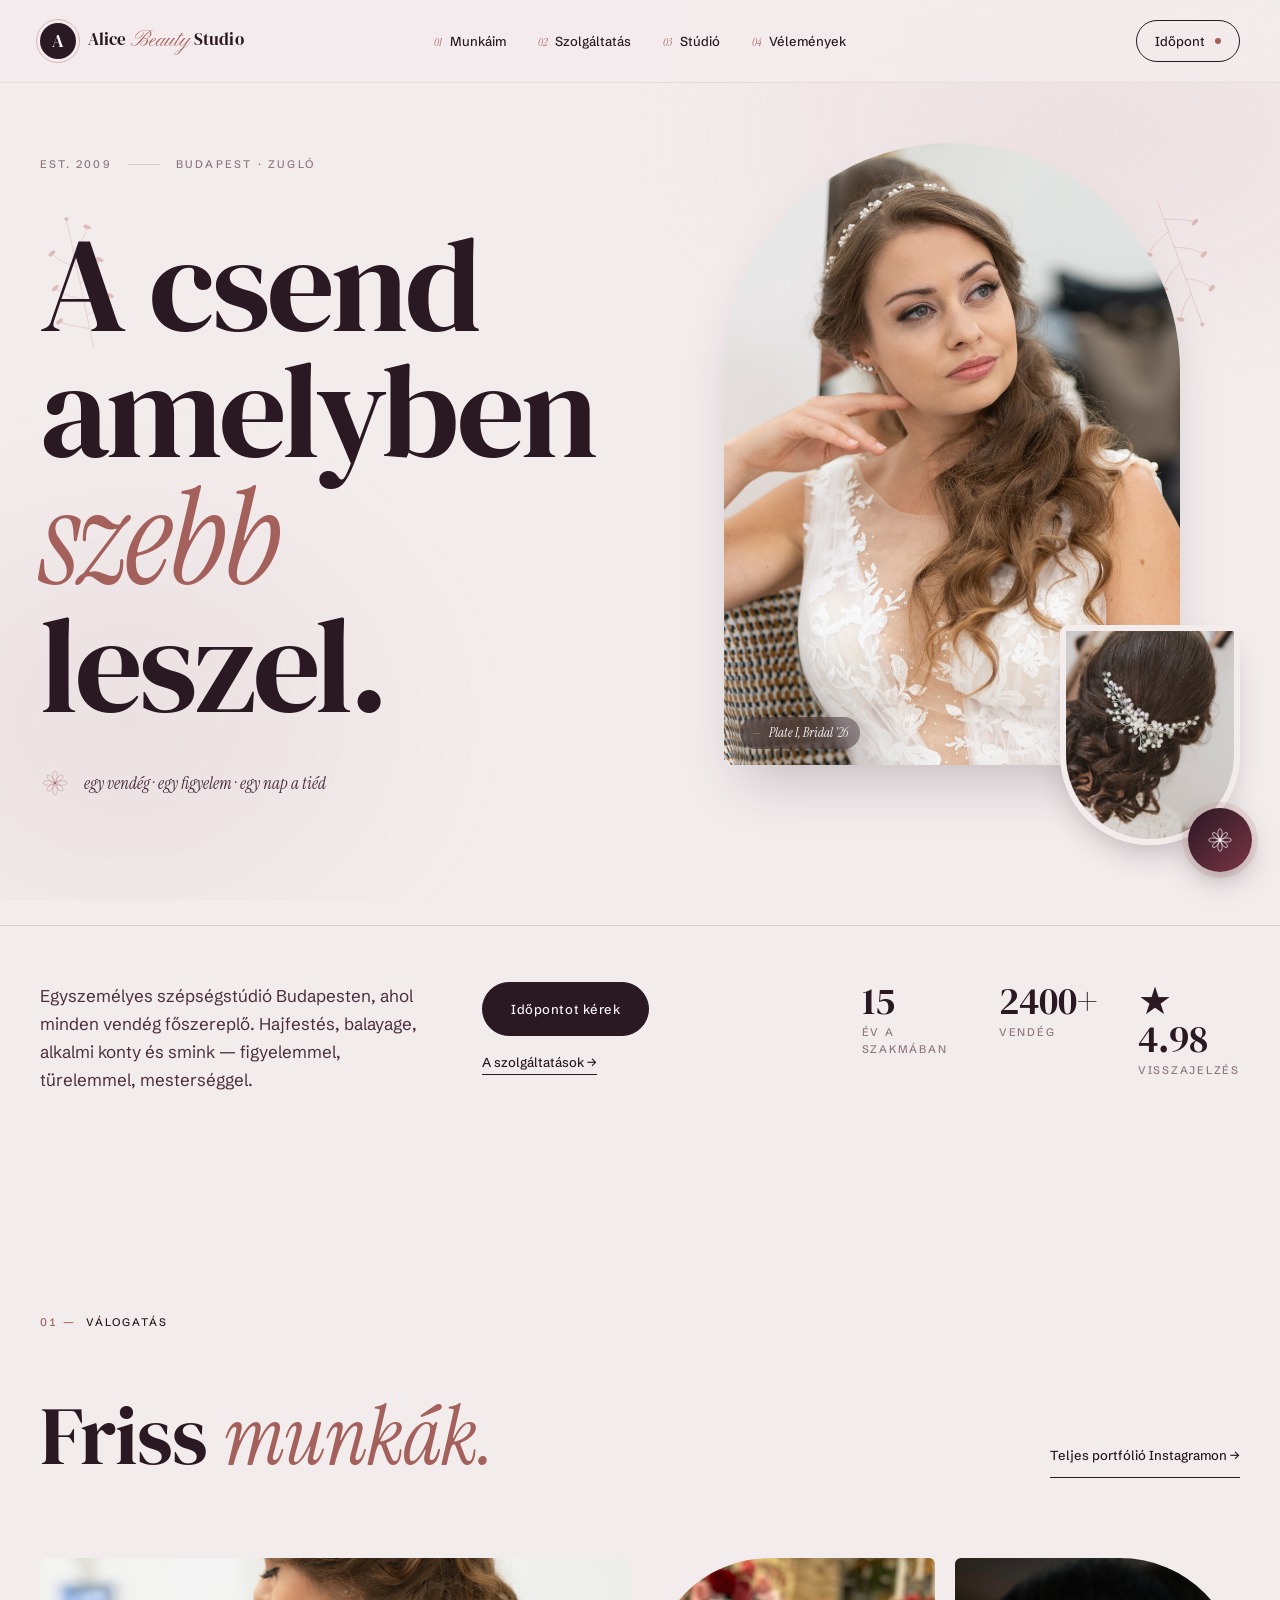
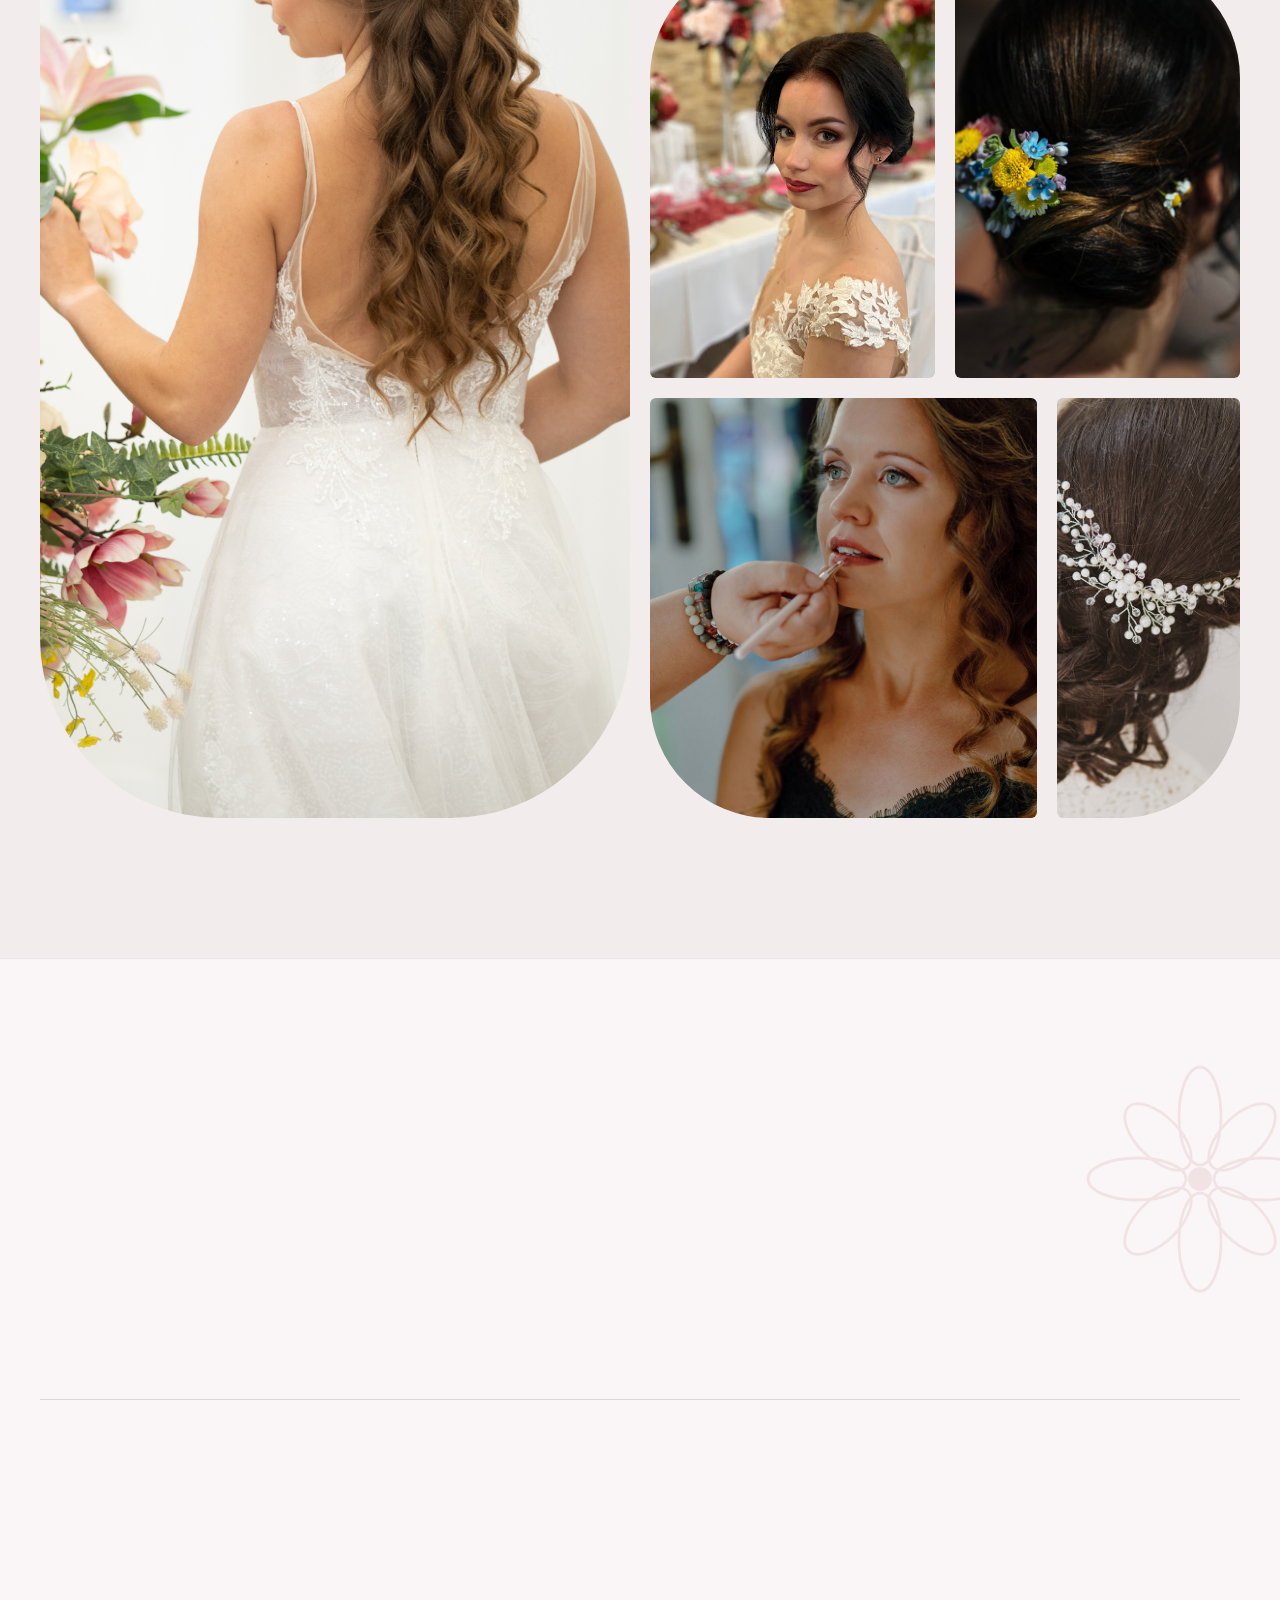
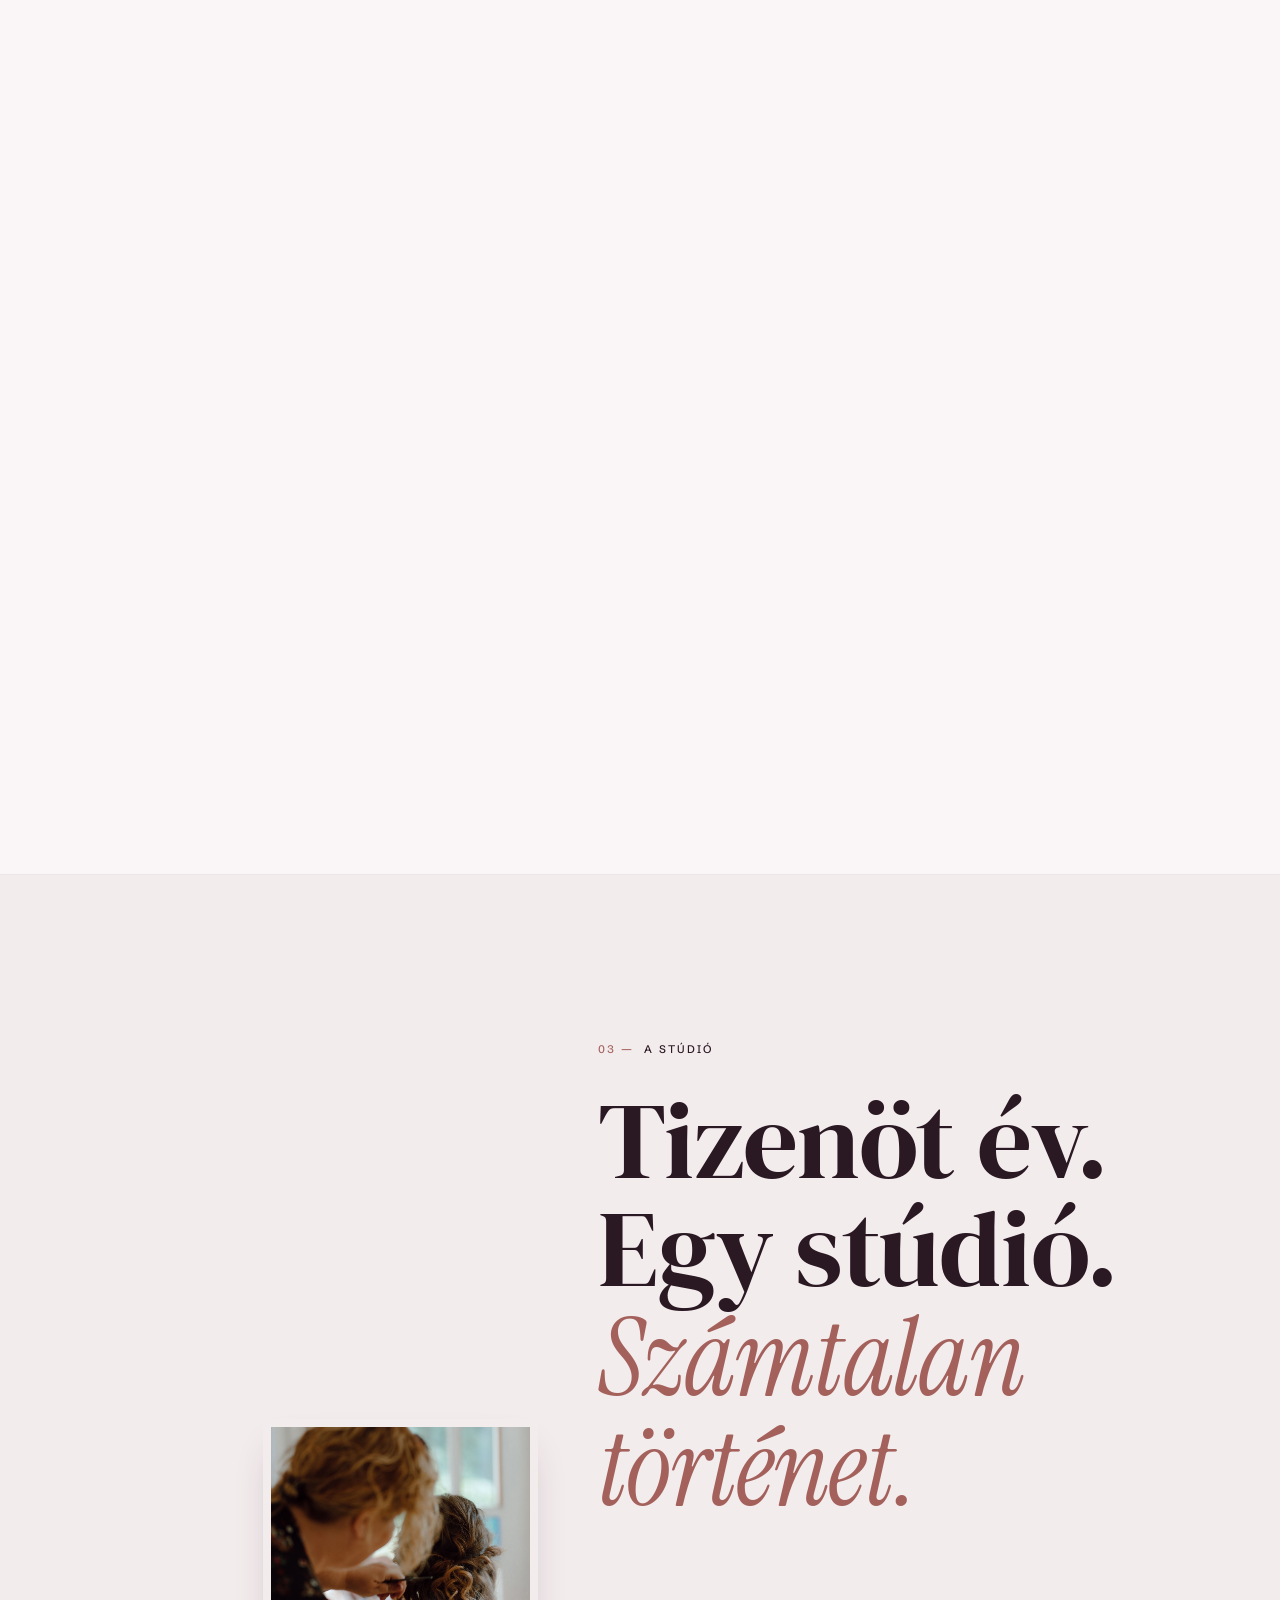
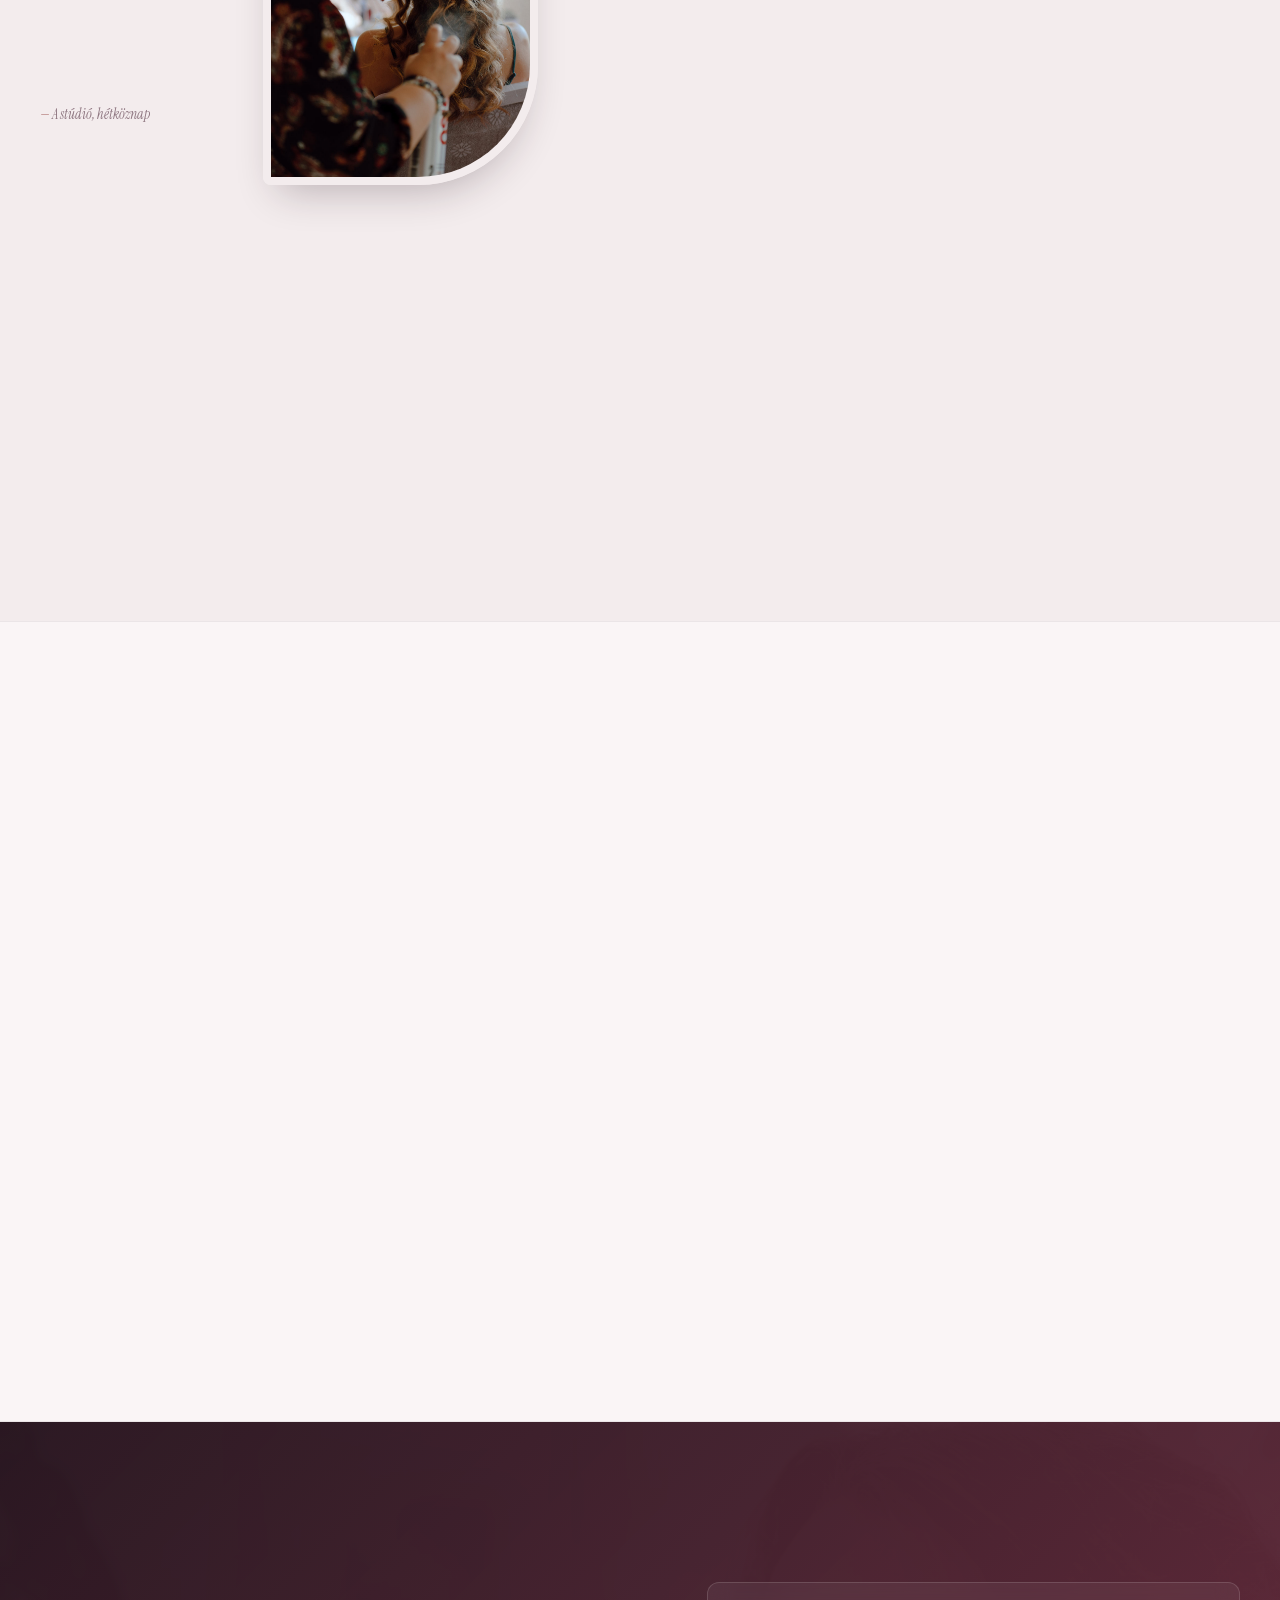
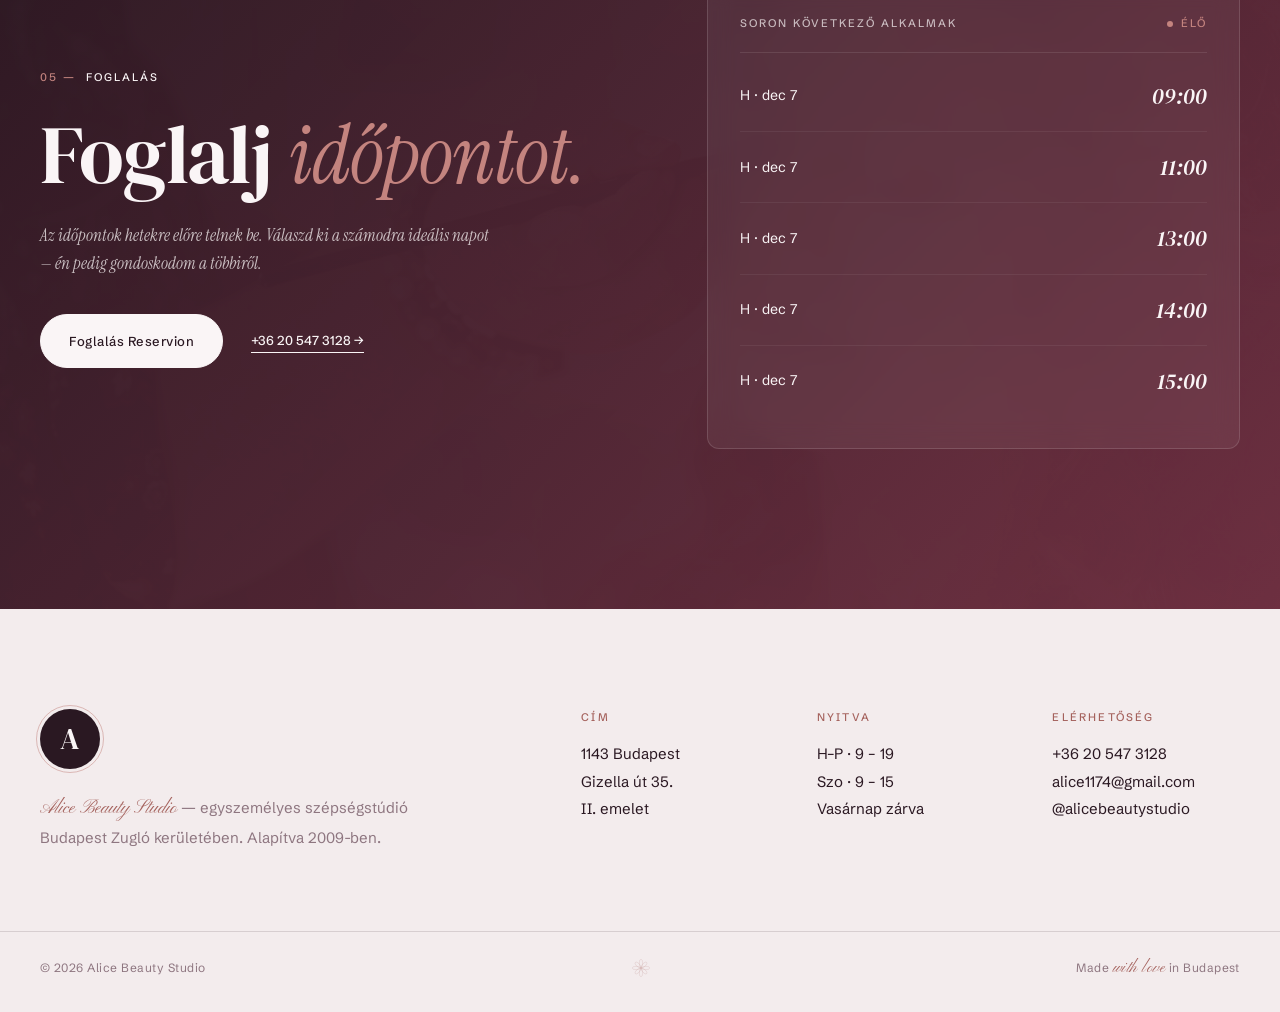
==== index.html @ 65e86190 "Add real booking backend (Apps Script + admin UI) - apps-script/Code.gs: doGet/doPost API, slot/book" ====
<!DOCTYPE html>
<html lang="hu">
<head>
  <meta charset="UTF-8" />
  <meta name="viewport" content="width=device-width, initial-scale=1.0" />
  <title>Alice Beauty Studio — Budapest</title>
  <meta name="description" content="Mesterfodrászat és alkalmi szépség Zugló szívében. Egy vendég, egy figyelem." />
  <link rel="preconnect" href="https://fonts.googleapis.com">
  <link rel="preconnect" href="https://fonts.gstatic.com" crossorigin>
  <link href="https://fonts.googleapis.com/css2?family=DM+Serif+Display:ital@0;1&family=Instrument+Serif:ital@0;1&family=Pinyon+Script&family=Schibsted+Grotesk:wght@400;500;600&display=swap" rel="stylesheet">
  <link rel="stylesheet" href="styles.css" />
</head>
<body>

  <!-- Decorative botanical accents (SVG) -->
  <svg style="display:none">
    <defs>
      <symbol id="sprig" viewBox="0 0 120 200">
        <g fill="none" stroke="currentColor" stroke-width="0.8" stroke-linecap="round">
          <path d="M60 200 C 60 150, 60 100, 60 0"/>
          <path d="M60 170 C 40 162, 28 158, 18 150"/>
          <path d="M60 150 C 78 144, 90 138, 100 128"/>
          <path d="M60 125 C 42 118, 32 112, 22 100"/>
          <path d="M60 100 C 78 92, 88 84, 96 72"/>
          <path d="M60 75 C 45 68, 36 60, 28 48"/>
          <path d="M60 50 C 74 42, 82 32, 88 20"/>
        </g>
        <g fill="currentColor">
          <ellipse cx="18" cy="150" rx="6" ry="3" transform="rotate(-30 18 150)"/>
          <ellipse cx="100" cy="128" rx="6" ry="3" transform="rotate(30 100 128)"/>
          <ellipse cx="22" cy="100" rx="6" ry="3" transform="rotate(-30 22 100)"/>
          <ellipse cx="96" cy="72" rx="6" ry="3" transform="rotate(30 96 72)"/>
          <ellipse cx="28" cy="48" rx="6" ry="3" transform="rotate(-30 28 48)"/>
          <ellipse cx="88" cy="20" rx="6" ry="3" transform="rotate(30 88 20)"/>
          <circle cx="60" cy="2" r="3"/>
        </g>
      </symbol>
      <symbol id="bloom" viewBox="0 0 80 80">
        <g fill="none" stroke="currentColor" stroke-width="0.8">
          <circle cx="40" cy="40" r="3" fill="currentColor"/>
          <ellipse cx="40" cy="22" rx="6" ry="14"/>
          <ellipse cx="40" cy="58" rx="6" ry="14"/>
          <ellipse cx="22" cy="40" rx="14" ry="6"/>
          <ellipse cx="58" cy="40" rx="14" ry="6"/>
          <ellipse cx="28" cy="28" rx="6" ry="12" transform="rotate(-45 28 28)"/>
          <ellipse cx="52" cy="28" rx="6" ry="12" transform="rotate(45 52 28)"/>
          <ellipse cx="28" cy="52" rx="6" ry="12" transform="rotate(45 28 52)"/>
          <ellipse cx="52" cy="52" rx="6" ry="12" transform="rotate(-45 52 52)"/>
        </g>
      </symbol>
    </defs>
  </svg>

  <!-- NAV -->
  <header class="nav" id="nav">
    <div class="nav__inner">
      <a href="#top" class="logo">
        <span class="logo__mark">A</span>
        <span class="logo__name">Alice <em>Beauty</em> Studio</span>
      </a>
      <nav class="nav__menu" aria-label="Navigation">
        <a href="#work"><span class="idx">01</span>Munkáim</a>
        <a href="#services"><span class="idx">02</span>Szolgáltatás</a>
        <a href="#studio"><span class="idx">03</span>Stúdió</a>
        <a href="#words"><span class="idx">04</span>Vélemények</a>
      </nav>
      <a href="#book" class="nav__cta">
        Időpont
        <span class="dot" aria-hidden="true"></span>
      </a>
    </div>
  </header>

  <!-- HERO -->
  <section class="hero" id="top">
    <svg class="hero__sprig hero__sprig--l" aria-hidden="true"><use href="#sprig"/></svg>
    <svg class="hero__sprig hero__sprig--r" aria-hidden="true"><use href="#sprig"/></svg>

    <div class="hero__grid">
      <div class="hero__col-left">
        <div class="hero__meta">
          <span>Est. 2009</span>
          <span class="hr"></span>
          <span>Budapest · Zugló</span>
        </div>
        <h1 class="hero__title">
          <span class="line">A csend</span>
          <span class="line">amelyben <em>szebb</em></span>
          <span class="line">leszel.</span>
        </h1>
        <div class="hero__sig">
          <svg viewBox="0 0 60 60" aria-hidden="true"><use href="#bloom"/></svg>
          <span>egy vendég · egy figyelem · egy nap a tiéd</span>
        </div>
      </div>
      <div class="hero__col-right">
        <figure class="hero__image">
          <img src="img/p7.jpg" alt="Menyasszonyi smink és haj" loading="eager"/>
          <figcaption><em>—</em> Plate I, Bridal '26</figcaption>
        </figure>
        <figure class="hero__image-small">
          <img src="img/p11.jpg" alt="Menyasszonyi hajdísz, gyöngyökkel" loading="lazy"/>
        </figure>
      </div>
    </div>

    <div class="hero__foot">
      <p class="hero__lead">
        Egyszemélyes szépségstúdió Budapesten, ahol minden vendég
        főszereplő. Hajfestés, balayage, alkalmi konty és smink —
        figyelemmel, türelemmel, mesterséggel.
      </p>
      <div class="hero__cta">
        <a href="#book" class="btn">Időpontot kérek</a>
        <a href="#services" class="link">A szolgáltatások →</a>
      </div>
      <div class="hero__stats">
        <div class="stat">
          <span class="stat__num">15</span>
          <span class="stat__label">év a szakmában</span>
        </div>
        <div class="stat">
          <span class="stat__num">2400+</span>
          <span class="stat__label">vendég</span>
        </div>
        <div class="stat">
          <span class="stat__num">★ 4.98</span>
          <span class="stat__label">visszajelzés</span>
        </div>
      </div>
    </div>
  </section>

  <!-- WORK -->
  <section class="work" id="work">
    <div class="container">
      <header class="head">
        <span class="kicker"><span class="kicker__num">01 —</span> Válogatás</span>
        <h2 class="display">Friss <em>munkák.</em></h2>
        <a href="#" class="link link--right">Teljes portfólió Instagramon →</a>
      </header>

      <div class="work__grid">
        <figure class="work__item work__item--1">
          <img src="img/p6.jpg" alt="Menyasszony virágokkal, hátulnézet"/>
          <figcaption><span class="num">/01</span> Bridal · printemps '26</figcaption>
        </figure>
        <figure class="work__item work__item--2">
          <img src="img/p2.jpg" alt="Menyasszonyi portré, mély rúzzsal"/>
          <figcaption><span class="num">/02</span> Soft glam · maquillage</figcaption>
        </figure>
        <figure class="work__item work__item--3">
          <img src="img/p1.jpg" alt="Konty virágokkal a hajban"/>
          <figcaption><span class="num">/03</span> Editorial · floral</figcaption>
        </figure>
        <figure class="work__item work__item--4">
          <img src="img/p4.jpg" alt="Rúzs festés folyamatban"/>
          <figcaption><span class="num">/04</span> A munka közben</figcaption>
        </figure>
        <figure class="work__item work__item--5">
          <img src="img/p11.jpg" alt="Gyöngyös hajdísz, konty"/>
          <figcaption><span class="num">/05</span> Pearl details</figcaption>
        </figure>
      </div>
    </div>
  </section>

  <!-- SERVICES -->
  <section class="services" id="services">
    <svg class="services__bloom" aria-hidden="true"><use href="#bloom"/></svg>
    <div class="container">
      <header class="head head--split">
        <div>
          <span class="kicker"><span class="kicker__num">02 —</span> Szolgáltatások</span>
          <h2 class="display">Hat szertartás, <br/><em>egy stúdió.</em></h2>
        </div>
        <p class="head__note">
          Minden szolgáltatás konzultációval indul. <br/>Mert ami másnak
          divat, az neked személyes.
        </p>
      </header>

      <ul class="list">
        <li class="row">
          <span class="row__idx">01</span>
          <div class="row__main">
            <h3>Hajfestés &amp; balayage</h3>
            <p>Bőrtónushoz illesztett, természetes átmenetek és divatos színek prémium festékekkel.</p>
          </div>
          <span class="row__time">90 – 180 min</span>
          <span class="row__price">26 000 Ft<em>~tól</em></span>
        </li>
        <li class="row row--feat">
          <span class="row__idx">02</span>
          <div class="row__main">
            <h3>Alkalmi konty &amp; smink</h3>
            <p>Esküvő, ballagás, fotózás. Teljes look egy kézből — próbafestéssel és kipróbálással.</p>
            <span class="row__tag">✿ Legkeresettebb</span>
          </div>
          <span class="row__time">60 – 120 min</span>
          <span class="row__price">22 000 Ft<em>~tól</em></span>
        </li>
        <li class="row">
          <span class="row__idx">03</span>
          <div class="row__main">
            <h3>Keratinos kezelés</h3>
            <p>Selymes, fényes, könnyen kezelhető haj — hetekre szóló simaság, töredezés nélkül.</p>
          </div>
          <span class="row__time">120 min</span>
          <span class="row__price">32 000 Ft<em>~tól</em></span>
        </li>
        <li class="row">
          <span class="row__idx">04</span>
          <div class="row__main">
            <h3>Hajvágás &amp; formázás</h3>
            <p>Arcformához igazított vonalvezetés. Ollóval — nem gépezettel.</p>
          </div>
          <span class="row__time">45 – 60 min</span>
          <span class="row__price">9 000 Ft<em>~tól</em></span>
        </li>
        <li class="row">
          <span class="row__idx">05</span>
          <div class="row__main">
            <h3>Klasszikus konty</h3>
            <p>Esküvőhöz, alkalomhoz, hosszú estéhez. Tartós, kényelmes, fotózásálló.</p>
          </div>
          <span class="row__time">75 min</span>
          <span class="row__price">18 000 Ft<em>~tól</em></span>
        </li>
        <li class="row">
          <span class="row__idx">06</span>
          <div class="row__main">
            <h3>Konzultáció</h3>
            <p>30 perces beszélgetés — szín, forma, alkalom. Mielőtt bármit elköteleznél.</p>
          </div>
          <span class="row__time">30 min</span>
          <span class="row__price">díjmentes</span>
        </li>
      </ul>
    </div>
  </section>

  <!-- STUDIO / ABOUT -->
  <section class="studio" id="studio">
    <div class="container studio__grid">
      <aside class="studio__left">
        <figure class="studio__photo">
          <img src="img/hero.jpg" alt="Alice munka közben"/>
          <span class="studio__badge">
            <svg viewBox="0 0 60 60" aria-hidden="true"><use href="#bloom"/></svg>
            <span>Alice</span>
          </span>
        </figure>
        <figure class="studio__photo-sm">
          <img src="img/p9.jpg" alt="Hajformázás közben"/>
        </figure>
        <span class="studio__caption"><em>—</em> A stúdió, hétköznap</span>
      </aside>
      <div class="studio__right">
        <span class="kicker"><span class="kicker__num">03 —</span> A stúdió</span>
        <h2 class="display display--xl">
          Tizenöt év.<br/>
          Egy stúdió.<br/>
          <em>Számtalan történet.</em>
        </h2>
        <div class="studio__body">
          <p>
            Alice vagyok — mesterfodrász, smink-szakértő, és egy kicsit
            megszállott pszichológus is, amikor a vendégeim
            nálam vannak. A stúdióm Zugló nyugodt szegletében húzódik, ahol
            egyszerre csak egy emberrel foglalkozom.
          </p>
          <p>
            Nálam nem rohanunk, nem zsúfolódik a tér, nem alkudozunk a
            minőségből. Több mint kétezer menyasszonyt kísértem már el
            az esküvőjére, dolgoztam a <em>Queen</em> és az <em>Esküvő
            Classic</em> magazinok fotózásain, és Subrina Professional
            ambassador-ként segítek új technikákat formálni.
          </p>
        </div>
        <dl class="studio__facts">
          <div><dt>Mestervizsga</dt><dd>2009</dd></div>
          <div><dt>Subrina ambassador</dt><dd>óta · 2014</dd></div>
          <div><dt>Magazin közreműködő</dt><dd>Queen, Esküvő Classic</dd></div>
          <div><dt>Egy alkalom</dt><dd>egy vendég, mindig</dd></div>
        </dl>
      </div>
    </div>
  </section>

  <!-- WORDS / TESTIMONIALS -->
  <section class="words" id="words">
    <div class="container">
      <header class="head head--center">
        <span class="kicker"><span class="kicker__num">04 —</span> Vendégeim mondták</span>
        <h2 class="display">A tükör előtti <em>pillanatok.</em></h2>
      </header>

      <div class="words__grid">
        <figure class="quote">
          <span class="quote__bloom"><svg viewBox="0 0 80 80"><use href="#bloom"/></svg></span>
          <p>Az esküvőm reggelén Alice nem csak a hajamat varázsolta el — a hangulatomat is. Soha nem éreztem magam ennyire önmagamnak.</p>
          <figcaption>Eszter K. <span>— menyasszony, 2025</span></figcaption>
        </figure>
        <figure class="quote">
          <span class="quote__bloom"><svg viewBox="0 0 80 80"><use href="#bloom"/></svg></span>
          <p>Három különböző fodrásznál próbáltam a balayage-ot. Csak nála találtam azt a természetes árnyalatot, amit kerestem.</p>
          <figcaption>Réka V. <span>— állandó vendég</span></figcaption>
        </figure>
        <figure class="quote">
          <span class="quote__bloom"><svg viewBox="0 0 80 80"><use href="#bloom"/></svg></span>
          <p>A keratinos kezelés után három hónapig nem hittem el, hogy az én hajam. Egyszerűen mesteri munka — és a stúdió is gyönyörű.</p>
          <figcaption>Anna M. <span>— 2026 január</span></figcaption>
        </figure>
      </div>
    </div>
  </section>

  <!-- BOOK -->
  <section class="book" id="book">
    <div class="book__photo" aria-hidden="true">
      <img src="img/p3.jpg" alt=""/>
    </div>
    <div class="container book__inner">
      <div class="book__left">
        <span class="kicker kicker--light"><span class="kicker__num">05 —</span> Foglalás</span>
        <h2 class="display display--light">
          Foglalj <em>időpontot.</em>
        </h2>
        <p>
          Az időpontok hetekre előre telnek be. Válaszd ki a számodra
          ideális napot — én pedig gondoskodom a többiről.
        </p>
        <div class="book__cta">
          <a href="#book" class="btn btn--light">Foglalás Reservion</a>
          <a href="tel:+36205473128" class="link link--light">+36 20 547 3128 →</a>
        </div>
      </div>

      <div class="book__right">
        <div class="slots">
          <div class="slots__head">
            <span>Soron következő alkalmak</span>
            <span class="live"><i></i> élő</span>
          </div>
          <ul>
            <li><span>Cs · máj 21</span><b>10:00</b></li>
            <li class="taken"><span>P · máj 22</span><b>foglalt</b></li>
            <li><span>Szo · máj 23</span><b>14:30</b></li>
            <li><span>H · máj 25</span><b>09:00</b></li>
            <li><span>K · máj 26</span><b>13:00</b></li>
          </ul>
        </div>
      </div>
    </div>
  </section>

  <!-- FOOTER -->
  <footer class="foot">
    <div class="container foot__inner">
      <div class="foot__brand">
        <span class="logo__mark logo__mark--lg">A</span>
        <p><em>Alice Beauty Studio</em> — egyszemélyes szépségstúdió Budapest Zugló kerületében. Alapítva 2009-ben.</p>
      </div>
      <div class="foot__cols">
        <div>
          <span class="foot__label">Cím</span>
          <p>1143 Budapest<br/>Gizella út 35.<br/>II. emelet</p>
        </div>
        <div>
          <span class="foot__label">Nyitva</span>
          <p>H–P · 9 – 19<br/>Szo · 9 – 15<br/>Vasárnap zárva</p>
        </div>
        <div>
          <span class="foot__label">Elérhetőség</span>
          <p>
            <a href="tel:+36205473128">+36 20 547 3128</a><br/>
            <a href="mailto:alice1174@gmail.com">alice1174@gmail.com</a><br/>
            <a href="#">@alicebeautystudio</a>
          </p>
        </div>
      </div>
    </div>
    <div class="foot__rule">
      <span>© 2026 Alice Beauty Studio</span>
      <svg viewBox="0 0 80 80" class="foot__bloom"><use href="#bloom"/></svg>
      <span>Made <em>with love</em> in Budapest</span>
    </div>
  </footer>

  <script src="script.js"></script>

  <!-- ============================================
       BOOKING MODAL — Demo appointment setter
       ============================================ -->
  <div class="bk-modal" id="bkModal" aria-hidden="true" role="dialog" aria-labelledby="bkTitle">
    <div class="bk-backdrop" data-bk-close></div>
    <div class="bk-dialog" role="document">
      <button class="bk-close" data-bk-close aria-label="Bezárás">
        <svg viewBox="0 0 24 24" fill="none" stroke="currentColor" stroke-width="1.5" stroke-linecap="round"><path d="M18 6L6 18M6 6l12 12"/></svg>
      </button>

      <header class="bk-head">
        <div class="bk-eyebrow">
          <svg viewBox="0 0 80 80" class="bk-bloom" aria-hidden="true"><use href="#bloom"/></svg>
          <span>Időpontfoglalás</span>
        </div>
        <h2 class="bk-title" id="bkTitle">Foglalj <em>időpontot.</em></h2>
        <div class="bk-progress">
          <div class="bk-step" data-step="1"><span>01</span><b>Szolgáltatás</b></div>
          <div class="bk-step" data-step="2"><span>02</span><b>Dátum</b></div>
          <div class="bk-step" data-step="3"><span>03</span><b>Időpont</b></div>
          <div class="bk-step" data-step="4"><span>04</span><b>Adatok</b></div>
        </div>
      </header>

      <div class="bk-body">
        <!-- STEP 1: SERVICE -->
        <section class="bk-pane" data-pane="1">
          <h3 class="bk-pane-title">Milyen szertartást szeretnél?</h3>
          <p class="bk-pane-sub">Válassz a szolgáltatások közül — később minden részleten finomíthatunk a konzultációnál.</p>
          <div class="bk-services">
            <button class="bk-svc" data-svc="hajfestes" data-time="90–180" data-price="26 000 Ft-tól">
              <span class="bk-svc-num">01</span>
              <span class="bk-svc-name">Hajfestés &amp; balayage</span>
              <span class="bk-svc-meta">90–180 min · 26 000 Ft-tól</span>
            </button>
            <button class="bk-svc bk-svc--feat" data-svc="alkalmi" data-time="60–120" data-price="22 000 Ft-tól">
              <span class="bk-svc-tag">✿ Legkeresettebb</span>
              <span class="bk-svc-num">02</span>
              <span class="bk-svc-name">Alkalmi konty &amp; smink</span>
              <span class="bk-svc-meta">60–120 min · 22 000 Ft-tól</span>
            </button>
            <button class="bk-svc" data-svc="keratin" data-time="120" data-price="32 000 Ft-tól">
              <span class="bk-svc-num">03</span>
              <span class="bk-svc-name">Keratinos kezelés</span>
              <span class="bk-svc-meta">120 min · 32 000 Ft-tól</span>
            </button>
            <button class="bk-svc" data-svc="vagas" data-time="45–60" data-price="9 000 Ft-tól">
              <span class="bk-svc-num">04</span>
              <span class="bk-svc-name">Hajvágás &amp; formázás</span>
              <span class="bk-svc-meta">45–60 min · 9 000 Ft-tól</span>
            </button>
            <button class="bk-svc" data-svc="konty" data-time="75" data-price="18 000 Ft-tól">
              <span class="bk-svc-num">05</span>
              <span class="bk-svc-name">Klasszikus konty</span>
              <span class="bk-svc-meta">75 min · 18 000 Ft-tól</span>
            </button>
            <button class="bk-svc" data-svc="konzultacio" data-time="30" data-price="díjmentes">
              <span class="bk-svc-num">06</span>
              <span class="bk-svc-name">Konzultáció</span>
              <span class="bk-svc-meta">30 min · díjmentes</span>
            </button>
          </div>
        </section>

        <!-- STEP 2: DATE -->
        <section class="bk-pane" data-pane="2">
          <h3 class="bk-pane-title">Mikor szeretnéd?</h3>
          <p class="bk-pane-sub">Válassz egy napot a naptárból — a foglalt napok halványítva jelennek meg.</p>

          <div class="bk-cal">
            <div class="bk-cal-head">
              <button class="bk-cal-nav" data-cal-prev aria-label="Előző hónap">
                <svg viewBox="0 0 24 24" fill="none" stroke="currentColor" stroke-width="1.5" stroke-linecap="round"><path d="M15 18l-6-6 6-6"/></svg>
              </button>
              <span class="bk-cal-month" id="bkCalMonth">Május 2026</span>
              <button class="bk-cal-nav" data-cal-next aria-label="Következő hónap">
                <svg viewBox="0 0 24 24" fill="none" stroke="currentColor" stroke-width="1.5" stroke-linecap="round"><path d="M9 18l6-6-6-6"/></svg>
              </button>
            </div>
            <div class="bk-cal-dows">
              <span>H</span><span>K</span><span>Sz</span><span>Cs</span><span>P</span><span>Szo</span><span>V</span>
            </div>
            <div class="bk-cal-grid" id="bkCalGrid"></div>
          </div>
        </section>

        <!-- STEP 3: TIME -->
        <section class="bk-pane" data-pane="3">
          <h3 class="bk-pane-title">Melyik időpont a legjobb?</h3>
          <p class="bk-pane-sub" id="bkTimeSub">Választott nap — válassz egy szabad idősávot.</p>
          <div class="bk-times" id="bkTimes"></div>
        </section>

        <!-- STEP 4: DETAILS -->
        <section class="bk-pane" data-pane="4">
          <h3 class="bk-pane-title">Egy utolsó lépés.</h3>
          <p class="bk-pane-sub">Az adataidat csak az időpont-egyeztetésre használjuk — semmi spam, ígérem.</p>
          <form class="bk-form" id="bkForm" novalidate>
            <label class="bk-field">
              <span>Név</span>
              <input type="text" name="name" required placeholder="Pl. Kovács Eszter" autocomplete="name"/>
            </label>
            <label class="bk-field">
              <span>Telefon</span>
              <input type="tel" name="phone" required placeholder="+36 20 ..." autocomplete="tel"/>
            </label>
            <label class="bk-field bk-field--full">
              <span>E-mail</span>
              <input type="email" name="email" required placeholder="te@example.com" autocomplete="email"/>
            </label>
            <label class="bk-field bk-field--full">
              <span>Megjegyzés <em>(opcionális)</em></span>
              <textarea name="note" rows="3" placeholder="Pl. esküvőhöz, hajhossz, allergia, kérés..."></textarea>
            </label>
          </form>
        </section>

        <!-- CONFIRMATION -->
        <section class="bk-pane bk-pane--confirm" data-pane="5">
          <div class="bk-confirm">
            <svg class="bk-check" viewBox="0 0 80 80" aria-hidden="true">
              <circle cx="40" cy="40" r="36" fill="none" stroke="currentColor" stroke-width="1.2" opacity="0.4"/>
              <circle cx="40" cy="40" r="28" fill="currentColor" opacity="0.08"/>
              <path d="M26 41 L 36 51 L 56 30" fill="none" stroke="currentColor" stroke-width="2.4" stroke-linecap="round" stroke-linejoin="round"/>
            </svg>
            <h3 class="bk-confirm-title"><em>Köszönöm,</em><br/>nálam vagy a könyvelésben.</h3>
            <p class="bk-confirm-sub" id="bkConfirmSub">Megerősítő e-mailt küldök 5 percen belül.</p>
            <dl class="bk-summary" id="bkSummary"></dl>
            <p class="bk-confirm-note">
              Ez egy <em>demo</em> foglalás — valós időpontfoglalásért hívd Alice-t <a href="tel:+36205473128">+36 20 547 3128</a>.
            </p>
          </div>
        </section>
      </div>

      <footer class="bk-foot">
        <button class="bk-btn bk-btn--ghost" id="bkBack" type="button">← Vissza</button>
        <div class="bk-foot-meta">
          <span id="bkMeta">Válassz szolgáltatást</span>
        </div>
        <button class="bk-btn bk-btn--primary" id="bkNext" type="button" disabled>Tovább →</button>
      </footer>
    </div>
  </div>

  <style>
    /* ============= BOOKING MODAL ============= */
    .bk-modal {
      position: fixed; inset: 0; z-index: 9998;
      display: flex; align-items: center; justify-content: center;
      padding: 24px;
      opacity: 0; pointer-events: none;
      transition: opacity 0.4s cubic-bezier(0.22, 0.61, 0.36, 1);
      font-family: 'Schibsted Grotesk', -apple-system, system-ui, sans-serif;
    }
    .bk-modal.open { opacity: 1; pointer-events: auto; }
    .bk-backdrop {
      position: absolute; inset: 0;
      background: rgba(42, 24, 34, 0.55);
      backdrop-filter: blur(12px) saturate(140%);
      -webkit-backdrop-filter: blur(12px) saturate(140%);
    }
    .bk-dialog {
      position: relative;
      width: 100%;
      max-width: 880px;
      max-height: calc(100vh - 48px);
      background: #faf5f6;
      border-radius: 24px;
      box-shadow: 0 40px 100px -20px rgba(42, 24, 34, 0.5);
      display: flex; flex-direction: column;
      overflow: hidden;
      transform: translateY(30px) scale(0.97);
      transition: transform 0.5s cubic-bezier(0.16, 1, 0.3, 1);
    }
    .bk-modal.open .bk-dialog { transform: translateY(0) scale(1); }

    .bk-close {
      position: absolute; top: 20px; right: 20px; z-index: 5;
      width: 38px; height: 38px;
      background: rgba(42, 24, 34, 0.06);
      border: 1px solid transparent;
      border-radius: 50%;
      cursor: pointer;
      display: grid; place-items: center;
      color: #2a1822;
      transition: all 0.3s cubic-bezier(0.22, 0.61, 0.36, 1);
    }
    .bk-close svg { width: 16px; height: 16px; }
    .bk-close:hover { background: #2a1822; color: #faf5f6; transform: rotate(90deg); }

    .bk-head {
      padding: 36px 56px 24px;
      border-bottom: 1px solid rgba(42, 24, 34, 0.08);
      background: linear-gradient(180deg, #faf5f6 0%, #f3eced 100%);
    }
    .bk-eyebrow {
      display: inline-flex; align-items: center; gap: 10px;
      font-size: 11px; font-weight: 500;
      letter-spacing: 0.22em; text-transform: uppercase;
      color: #a4615c;
      margin-bottom: 12px;
    }
    .bk-bloom { width: 18px; height: 18px; color: #a4615c; }
    .bk-title {
      font-family: 'DM Serif Display', serif;
      font-weight: 400;
      font-size: clamp(28px, 3.6vw, 44px);
      line-height: 1.05;
      letter-spacing: -0.012em;
      color: #2a1822;
      margin: 0 0 24px;
    }
    .bk-title em {
      font-family: 'Instrument Serif', serif;
      font-style: italic;
      color: #a4615c;
    }
    .bk-progress {
      display: flex;
      gap: 0;
      position: relative;
    }
    .bk-progress::before {
      content: '';
      position: absolute;
      top: 14px; left: 0; right: 0;
      height: 1px;
      background: rgba(42, 24, 34, 0.12);
    }
    .bk-step {
      flex: 1;
      display: flex; flex-direction: column;
      align-items: center;
      gap: 6px;
      position: relative;
      z-index: 1;
    }
    .bk-step span {
      width: 28px; height: 28px;
      border-radius: 50%;
      background: #faf5f6;
      border: 1px solid rgba(42, 24, 34, 0.18);
      display: grid; place-items: center;
      font-family: 'Instrument Serif', serif;
      font-style: italic;
      font-size: 12px;
      color: #8e7680;
      transition: all 0.4s cubic-bezier(0.22, 0.61, 0.36, 1);
    }
    .bk-step b {
      font-weight: 500;
      font-size: 11px;
      letter-spacing: 0.14em;
      text-transform: uppercase;
      color: #8e7680;
      transition: color 0.3s;
    }
    .bk-step.is-active span {
      background: #2a1822;
      border-color: #2a1822;
      color: #faf5f6;
      transform: scale(1.1);
    }
    .bk-step.is-active b { color: #2a1822; }
    .bk-step.is-done span {
      background: #a4615c;
      border-color: #a4615c;
      color: #faf5f6;
    }
    .bk-step.is-done b { color: #a4615c; }

    .bk-body {
      flex: 1;
      overflow-y: auto;
      padding: 40px 56px;
      position: relative;
    }
    .bk-body::-webkit-scrollbar { width: 5px; }
    .bk-body::-webkit-scrollbar-thumb { background: rgba(42, 24, 34, 0.15); border-radius: 4px; }

    .bk-pane { display: none; animation: bkFade 0.5s cubic-bezier(0.16, 1, 0.3, 1); }
    .bk-pane.is-active { display: block; }
    @keyframes bkFade {
      from { opacity: 0; transform: translateY(12px); }
      to { opacity: 1; transform: translateY(0); }
    }

    .bk-pane-title {
      font-family: 'DM Serif Display', serif;
      font-weight: 400;
      font-size: 24px;
      line-height: 1.2;
      color: #2a1822;
      margin: 0 0 8px;
    }
    .bk-pane-sub {
      font-family: 'Instrument Serif', serif;
      font-style: italic;
      font-size: 16px;
      color: #8e7680;
      margin: 0 0 28px;
      line-height: 1.5;
    }

    /* SERVICES grid */
    .bk-services {
      display: grid;
      grid-template-columns: repeat(2, 1fr);
      gap: 12px;
    }
    .bk-svc {
      text-align: left;
      padding: 20px 22px;
      background: #faf5f6;
      border: 1px solid rgba(42, 24, 34, 0.12);
      border-radius: 12px;
      cursor: pointer;
      transition: all 0.3s cubic-bezier(0.22, 0.61, 0.36, 1);
      display: flex; flex-direction: column; gap: 8px;
      font-family: inherit;
      position: relative;
      overflow: hidden;
    }
    .bk-svc:hover {
      border-color: #a4615c;
      transform: translateY(-2px);
      box-shadow: 0 12px 30px -16px rgba(164, 97, 92, 0.4);
    }
    .bk-svc.is-selected {
      background: #2a1822;
      border-color: #2a1822;
    }
    .bk-svc.is-selected .bk-svc-num { color: #c4847f; }
    .bk-svc.is-selected .bk-svc-name { color: #faf5f6; }
    .bk-svc.is-selected .bk-svc-meta { color: rgba(250, 245, 246, 0.6); }
    .bk-svc-num {
      font-family: 'Instrument Serif', serif;
      font-style: italic;
      font-size: 13px;
      color: #a4615c;
      letter-spacing: 0.05em;
    }
    .bk-svc-name {
      font-family: 'DM Serif Display', serif;
      font-size: 19px;
      color: #2a1822;
      line-height: 1.15;
    }
    .bk-svc-meta {
      font-size: 12px;
      color: #8e7680;
      letter-spacing: 0.04em;
    }
    .bk-svc-tag {
      position: absolute;
      top: 14px; right: 14px;
      font-size: 9px;
      letter-spacing: 0.18em;
      text-transform: uppercase;
      color: #a4615c;
      background: rgba(196, 132, 127, 0.14);
      padding: 3px 10px;
      border-radius: 100px;
      font-weight: 500;
    }
    .bk-svc--feat { border-color: rgba(164, 97, 92, 0.35); }

    /* CALENDAR */
    .bk-cal {
      background: #faf5f6;
      border: 1px solid rgba(42, 24, 34, 0.08);
      border-radius: 12px;
      padding: 20px;
    }
    .bk-cal-head {
      display: flex; align-items: center; justify-content: space-between;
      margin-bottom: 16px;
    }
    .bk-cal-nav {
      width: 32px; height: 32px;
      background: transparent;
      border: 1px solid rgba(42, 24, 34, 0.14);
      border-radius: 50%;
      cursor: pointer;
      display: grid; place-items: center;
      color: #2a1822;
      transition: all 0.3s;
    }
    .bk-cal-nav svg { width: 14px; height: 14px; }
    .bk-cal-nav:hover { background: #2a1822; color: #faf5f6; border-color: #2a1822; }
    .bk-cal-month {
      font-family: 'DM Serif Display', serif;
      font-size: 20px;
      color: #2a1822;
    }
    .bk-cal-dows {
      display: grid; grid-template-columns: repeat(7, 1fr);
      gap: 4px;
      margin-bottom: 8px;
    }
    .bk-cal-dows span {
      text-align: center;
      font-size: 10px;
      font-weight: 500;
      letter-spacing: 0.16em;
      text-transform: uppercase;
      color: #8e7680;
      padding: 8px 0;
    }
    .bk-cal-grid {
      display: grid; grid-template-columns: repeat(7, 1fr);
      gap: 4px;
    }
    .bk-day {
      aspect-ratio: 1;
      display: grid; place-items: center;
      border-radius: 50%;
      font-size: 13px;
      font-weight: 500;
      color: #2a1822;
      background: transparent;
      border: 1px solid transparent;
      cursor: pointer;
      transition: all 0.25s cubic-bezier(0.22, 0.61, 0.36, 1);
      position: relative;
    }
    .bk-day:hover:not(.is-empty):not(.is-past):not(.is-full) {
      background: rgba(196, 132, 127, 0.18);
      border-color: rgba(164, 97, 92, 0.3);
    }
    .bk-day.is-empty { cursor: default; }
    .bk-day.is-past, .bk-day.is-sun {
      color: rgba(42, 24, 34, 0.25);
      cursor: not-allowed;
      text-decoration: line-through;
    }
    .bk-day.is-full { color: rgba(42, 24, 34, 0.35); cursor: not-allowed; }
    .bk-day.is-full::after {
      content: '';
      position: absolute;
      bottom: 4px; left: 50%;
      transform: translateX(-50%);
      width: 4px; height: 4px;
      background: #c4847f;
      border-radius: 50%;
    }
    .bk-day.is-today { font-weight: 600; color: #a4615c; }
    .bk-day.is-selected {
      background: #2a1822;
      color: #faf5f6;
    }

    /* TIME SLOTS */
    .bk-times {
      display: grid;
      grid-template-columns: repeat(4, 1fr);
      gap: 10px;
    }
    .bk-time {
      padding: 14px 8px;
      background: #faf5f6;
      border: 1px solid rgba(42, 24, 34, 0.14);
      border-radius: 10px;
      cursor: pointer;
      font-family: inherit;
      font-size: 14px;
      font-weight: 500;
      color: #2a1822;
      transition: all 0.3s cubic-bezier(0.22, 0.61, 0.36, 1);
      letter-spacing: 0.04em;
    }
    .bk-time:hover { border-color: #a4615c; transform: translateY(-2px); }
    .bk-time.is-taken {
      background: transparent;
      color: rgba(42, 24, 34, 0.3);
      cursor: not-allowed;
      text-decoration: line-through;
    }
    .bk-time.is-taken:hover { transform: none; border-color: rgba(42, 24, 34, 0.14); }
    .bk-time.is-selected {
      background: #2a1822;
      color: #faf5f6;
      border-color: #2a1822;
    }

    /* FORM */
    .bk-form {
      display: grid;
      grid-template-columns: 1fr 1fr;
      gap: 16px;
    }
    .bk-field {
      display: flex; flex-direction: column; gap: 6px;
    }
    .bk-field--full { grid-column: 1 / -1; }
    .bk-field span {
      font-size: 11px;
      font-weight: 500;
      letter-spacing: 0.16em;
      text-transform: uppercase;
      color: #8e7680;
    }
    .bk-field span em {
      font-family: 'Instrument Serif', serif;
      font-style: italic;
      letter-spacing: 0.02em;
      text-transform: none;
      color: #b4a0a8;
      margin-left: 4px;
    }
    .bk-field input,
    .bk-field textarea {
      width: 100%;
      padding: 13px 16px;
      background: #faf5f6;
      border: 1px solid rgba(42, 24, 34, 0.14);
      border-radius: 10px;
      font-family: inherit;
      font-size: 14px;
      color: #2a1822;
      outline: none;
      resize: vertical;
      transition: border-color 0.3s, background 0.3s;
    }
    .bk-field input::placeholder,
    .bk-field textarea::placeholder { color: #b4a0a8; font-style: italic; }
    .bk-field input:focus,
    .bk-field textarea:focus { border-color: #a4615c; background: #fff; }

    /* CONFIRMATION */
    .bk-pane--confirm { text-align: center; padding: 12px 0 24px; }
    .bk-confirm { max-width: 480px; margin: 0 auto; }
    .bk-check {
      width: 80px; height: 80px;
      color: #a4615c;
      margin: 0 auto 20px;
      display: block;
      animation: bkCheck 0.8s cubic-bezier(0.16, 1, 0.3, 1) 0.2s both;
    }
    @keyframes bkCheck {
      from { opacity: 0; transform: scale(0.6); }
      to { opacity: 1; transform: scale(1); }
    }
    .bk-confirm-title {
      font-family: 'DM Serif Display', serif;
      font-weight: 400;
      font-size: 32px;
      line-height: 1.1;
      color: #2a1822;
      margin: 0 0 12px;
    }
    .bk-confirm-title em {
      font-family: 'Pinyon Script', cursive;
      font-style: normal;
      color: #a4615c;
      font-size: 42px;
      vertical-align: -4px;
    }
    .bk-confirm-sub {
      font-family: 'Instrument Serif', serif;
      font-style: italic;
      font-size: 16px;
      color: #8e7680;
      margin: 0 0 32px;
    }
    .bk-summary {
      background: #f3eced;
      border-radius: 12px;
      padding: 24px 28px;
      margin: 0 0 24px;
      text-align: left;
      display: grid;
      gap: 14px;
    }
    .bk-summary > div {
      display: flex; justify-content: space-between;
      align-items: baseline;
      gap: 16px;
      padding-bottom: 14px;
      border-bottom: 1px solid rgba(42, 24, 34, 0.08);
    }
    .bk-summary > div:last-child { border-bottom: none; padding-bottom: 0; }
    .bk-summary dt {
      font-size: 11px;
      font-weight: 500;
      letter-spacing: 0.16em;
      text-transform: uppercase;
      color: #8e7680;
    }
    .bk-summary dd {
      font-family: 'DM Serif Display', serif;
      font-size: 17px;
      color: #2a1822;
      text-align: right;
    }
    .bk-confirm-note {
      font-size: 13px;
      color: #8e7680;
      line-height: 1.6;
      font-family: 'Instrument Serif', serif;
      font-style: italic;
    }
    .bk-confirm-note em {
      color: #a4615c;
      font-style: normal;
      font-weight: 500;
      letter-spacing: 0.06em;
      text-transform: uppercase;
      font-size: 10px;
      font-family: 'Schibsted Grotesk', sans-serif;
    }
    .bk-confirm-note a { color: #2a1822; border-bottom: 1px solid #2a1822; }

    /* FOOTER */
    .bk-foot {
      padding: 20px 56px 28px;
      border-top: 1px solid rgba(42, 24, 34, 0.08);
      background: #faf5f6;
      display: flex; align-items: center; justify-content: space-between;
      gap: 16px;
    }
    .bk-foot-meta {
      flex: 1;
      text-align: center;
      font-family: 'Instrument Serif', serif;
      font-style: italic;
      font-size: 14px;
      color: #8e7680;
    }
    .bk-foot-meta b {
      font-family: 'DM Serif Display', serif;
      font-style: normal;
      font-weight: 400;
      color: #2a1822;
    }
    .bk-btn {
      padding: 13px 24px;
      border-radius: 100px;
      font-family: inherit;
      font-size: 12px;
      font-weight: 500;
      letter-spacing: 0.06em;
      cursor: pointer;
      transition: all 0.3s cubic-bezier(0.22, 0.61, 0.36, 1);
      border: 1px solid transparent;
    }
    .bk-btn--ghost {
      background: transparent;
      color: #2a1822;
      border-color: rgba(42, 24, 34, 0.18);
    }
    .bk-btn--ghost:hover:not(:disabled) {
      background: rgba(42, 24, 34, 0.06);
    }
    .bk-btn--ghost:disabled { opacity: 0; cursor: default; pointer-events: none; }
    .bk-btn--primary {
      background: #2a1822;
      color: #faf5f6;
      border-color: #2a1822;
    }
    .bk-btn--primary:hover:not(:disabled) {
      background: #a4615c;
      border-color: #a4615c;
      transform: translateY(-1px);
      box-shadow: 0 12px 24px -12px rgba(164, 97, 92, 0.6);
    }
    .bk-btn--primary:disabled {
      background: rgba(42, 24, 34, 0.18);
      border-color: transparent;
      cursor: not-allowed;
    }

    body.bk-lock { overflow: hidden; }

    @media (max-width: 720px) {
      .bk-modal { padding: 16px; align-items: flex-end; }
      .bk-dialog { max-height: calc(100vh - 32px); border-radius: 20px; }
      .bk-head { padding: 28px 28px 18px; }
      .bk-body { padding: 28px; }
      .bk-foot { padding: 16px 28px 22px; flex-wrap: wrap; }
      .bk-foot-meta { order: -1; flex-basis: 100%; text-align: left; }
      .bk-services { grid-template-columns: 1fr; }
      .bk-times { grid-template-columns: repeat(3, 1fr); }
      .bk-form { grid-template-columns: 1fr; }
      .bk-step b { display: none; }
      .bk-progress::before { top: 12px; }
      .bk-confirm-title { font-size: 26px; }
      .bk-close { top: 14px; right: 14px; }
    }
  </style>

  <script>
  // ============================================
  // BOOKING CONFIG — paste your Apps Script Web App URL here after deploy
  // Empty = localStorage demo mode (single device, no real emails)
  // Set = live mode (multi-device, real emails from her Gmail)
  // ============================================
  window.BK_CONFIG = window.BK_CONFIG || {
    backendUrl: ''   // e.g. 'https://script.google.com/macros/s/AKfycb.../exec'
  };

  (function() {
    var modal = document.getElementById('bkModal');
    var nextBtn = document.getElementById('bkNext');
    var backBtn = document.getElementById('bkBack');
    var metaEl = document.getElementById('bkMeta');
    var calMonth = document.getElementById('bkCalMonth');
    var calGrid = document.getElementById('bkCalGrid');
    var timesEl = document.getElementById('bkTimes');
    var timeSub = document.getElementById('bkTimeSub');
    var form = document.getElementById('bkForm');
    var summary = document.getElementById('bkSummary');
    var confirmSub = document.getElementById('bkConfirmSub');
    var steps = document.querySelectorAll('.bk-step');
    var panes = document.querySelectorAll('.bk-pane');

    var MONTHS = ['Január','Február','Március','Április','Május','Június','Július','Augusztus','Szeptember','Október','November','December'];
    var DAYS_HU = ['Vasárnap','Hétfő','Kedd','Szerda','Csütörtök','Péntek','Szombat'];

    var state = {
      step: 1,
      service: null, serviceName: null, serviceMeta: null,
      date: null, dateLabel: null,
      time: null,
      name: '', phone: '', email: '', note: '',
      viewMonth: new Date(),  // current month
      slotsByDate: {},        // { '2026-05-23': ['09:00','10:00',...] }
      loadingSlots: false,
      submitting: false
    };

    // ─── DATA LAYER: remote (Apps Script) or local (localStorage) ───
    var BK = (function() {
      var url = (window.BK_CONFIG && window.BK_CONFIG.backendUrl) || '';
      var STORAGE_KEY = 'bk_demo_state_v1';

      function read() {
        try { return JSON.parse(localStorage.getItem(STORAGE_KEY)) || { slots: seedSlots(), bookings: [] }; }
        catch (e) { return { slots: seedSlots(), bookings: [] }; }
      }
      function write(s) { localStorage.setItem(STORAGE_KEY, JSON.stringify(s)); }
      function seedSlots() {
        // First-time visitors get a couple of weeks of generated slots so the demo isn't empty
        var out = [];
        var d = new Date(); d.setHours(0,0,0,0);
        var times = ['09:00','10:00','11:00','13:00','14:00','15:00','16:00','17:00'];
        var satTimes = ['09:00','10:00','11:00','12:00','13:00'];
        for (var i = 1; i <= 21; i++) {
          var dt = new Date(d.getTime() + i * 86400000);
          var dow = dt.getDay();
          if (dow === 0) continue; // sundays closed
          var iso = isoOf(dt);
          var pool = dow === 6 ? satTimes : times;
          for (var k = 0; k < pool.length; k++) {
            // randomize a bit so it doesn't look perfectly full
            if (Math.random() > 0.25) out.push({ date: iso, time: pool[k], status: 'free' });
          }
        }
        return out;
      }
      function isoOf(d) {
        return d.getFullYear() + '-' + ('0' + (d.getMonth()+1)).slice(-2) + '-' + ('0' + d.getDate()).slice(-2);
      }

      return {
        isRemote: !!url,
        url: url,

        // returns Promise<Array<{date, time}>> for free slots
        loadSlots: function() {
          if (url) {
            return fetch(url + '?action=slots', { method: 'GET' })
              .then(function(r) { return r.json(); })
              .then(function(j) { if (!j.ok) throw new Error(j.error); return j.slots || []; });
          }
          var s = read();
          return Promise.resolve(s.slots.filter(function(x) { return x.status === 'free'; })
            .map(function(x) { return { date: x.date, time: x.time }; }));
        },

        // returns Promise<{ok, bookingId}>
        book: function(payload) {
          if (url) {
            return fetch(url, {
              method: 'POST',
              headers: { 'Content-Type': 'text/plain;charset=utf-8' },  // simple req, no preflight
              body: JSON.stringify(Object.assign({ action: 'book' }, payload))
            })
            .then(function(r) { return r.json(); })
            .then(function(j) { if (!j.ok) throw new Error(j.error); return j; });
          }
          // local demo
          var s = read();
          var hit = -1;
          for (var i = 0; i < s.slots.length; i++) {
            if (s.slots[i].date === payload.date && s.slots[i].time === payload.time && s.slots[i].status === 'free') {
              hit = i; break;
            }
          }
          if (hit < 0) return Promise.reject(new Error('Ez az időpont már nem szabad'));
          var bookingId = 'BK-' + Math.random().toString(36).substring(2, 10).toUpperCase();
          s.slots[hit].status = 'booked';
          s.bookings.push(Object.assign({ bookingId: bookingId, created: new Date().toISOString() }, payload));
          write(s);
          return Promise.resolve({ ok: true, bookingId: bookingId, demo: true });
        }
      };
    })();

    function todayMidnight() { var t = new Date(); t.setHours(0,0,0,0); return t; }
    function isoOf(d) {
      return d.getFullYear() + '-' + ('0' + (d.getMonth()+1)).slice(-2) + '-' + ('0' + d.getDate()).slice(-2);
    }

    // ─── MODAL LIFECYCLE ───
    function openModal() {
      modal.classList.add('open');
      modal.setAttribute('aria-hidden', 'false');
      document.body.classList.add('bk-lock');
      setStep(state.step);
      ensureSlots().then(renderCalendar);
    }
    function closeModal() {
      modal.classList.remove('open');
      modal.setAttribute('aria-hidden', 'true');
      document.body.classList.remove('bk-lock');
    }
    function ensureSlots(force) {
      if (state.loadingSlots) return Promise.resolve();
      if (!force && Object.keys(state.slotsByDate).length) return Promise.resolve();
      state.loadingSlots = true;
      return BK.loadSlots().then(function(slots) {
        state.slotsByDate = {};
        slots.forEach(function(s) {
          if (!state.slotsByDate[s.date]) state.slotsByDate[s.date] = [];
          state.slotsByDate[s.date].push(s.time);
        });
        Object.keys(state.slotsByDate).forEach(function(k) {
          state.slotsByDate[k].sort();
        });
        state.loadingSlots = false;
      }).catch(function(e) {
        state.loadingSlots = false;
        console.warn('Slot load failed', e);
      });
    }

    function setStep(n) {
      state.step = n;
      panes.forEach(function(p) { p.classList.toggle('is-active', +p.dataset.pane === n); });
      steps.forEach(function(s) {
        var sn = +s.dataset.step;
        s.classList.toggle('is-active', sn === n);
        s.classList.toggle('is-done', sn < n);
      });
      backBtn.style.visibility = (n === 1 || n === 5) ? 'hidden' : 'visible';
      updateMeta();
      updateNextState();
      if (n === 5) { nextBtn.textContent = 'Bezárás'; nextBtn.disabled = false; }
      else if (n === 4) { nextBtn.textContent = 'Foglalás megerősítése'; }
      else { nextBtn.textContent = 'Tovább →'; }
    }

    function updateMeta() {
      if (state.submitting) { metaEl.innerHTML = '<i>Küldés folyamatban...</i>'; return; }
      var parts = [];
      if (state.serviceName) parts.push('<b>' + state.serviceName + '</b>');
      if (state.dateLabel) parts.push(state.dateLabel);
      if (state.time) parts.push(state.time);
      if (state.step === 5) { metaEl.innerHTML = 'Visszaigazolást küldök e-mailben'; return; }
      if (!parts.length) {
        metaEl.innerHTML = ['Válassz szolgáltatást','Válassz dátumot','Válassz időpontot','Add meg az adatokat'][state.step - 1];
      } else metaEl.innerHTML = parts.join(' · ');
    }

    function updateNextState() {
      if (state.submitting) { nextBtn.disabled = true; return; }
      if (state.step === 1) nextBtn.disabled = !state.service;
      else if (state.step === 2) nextBtn.disabled = !state.date;
      else if (state.step === 3) nextBtn.disabled = !state.time;
      else if (state.step === 4) nextBtn.disabled = !formValid();
      else nextBtn.disabled = false;
    }

    function formValid() {
      var fd = new FormData(form);
      var name = (fd.get('name') || '').toString().trim();
      var phone = (fd.get('phone') || '').toString().trim();
      var email = (fd.get('email') || '').toString().trim();
      return name.length >= 2 && phone.length >= 6 && /.+@.+\..+/.test(email);
    }

    // ─── SERVICE picker ───
    document.querySelectorAll('.bk-svc').forEach(function(btn) {
      btn.addEventListener('click', function() {
        document.querySelectorAll('.bk-svc').forEach(function(b) { b.classList.remove('is-selected'); });
        btn.classList.add('is-selected');
        state.service = btn.dataset.svc;
        state.serviceName = btn.querySelector('.bk-svc-name').textContent.trim();
        state.serviceMeta = btn.querySelector('.bk-svc-meta').textContent.trim();
        updateMeta(); updateNextState();
      });
    });

    // ─── CALENDAR ───
    function renderCalendar() {
      var view = state.viewMonth;
      var year = view.getFullYear(), month = view.getMonth();
      calMonth.textContent = MONTHS[month] + ' ' + year;
      var first = new Date(year, month, 1);
      var startOffset = (first.getDay() + 6) % 7;
      var daysInMonth = new Date(year, month + 1, 0).getDate();
      var today = todayMidnight();

      calGrid.innerHTML = '';
      for (var i = 0; i < startOffset; i++) {
        var e = document.createElement('div'); e.className = 'bk-day is-empty'; calGrid.appendChild(e);
      }
      for (var d = 1; d <= daysInMonth; d++) {
        var dt = new Date(year, month, d);
        var iso = isoOf(dt);
        var btn = document.createElement('button');
        btn.className = 'bk-day'; btn.textContent = d; btn.type = 'button';
        var isPast = dt < today;
        var hasSlots = !!(state.slotsByDate[iso] && state.slotsByDate[iso].length);
        if (isPast) btn.classList.add('is-past');
        else if (!hasSlots) btn.classList.add('is-full');
        if (dt.toDateString() === today.toDateString()) btn.classList.add('is-today');
        if (state.date === iso) btn.classList.add('is-selected');
        (function(dateIso, blocked) {
          btn.addEventListener('click', function() {
            if (blocked) return;
            state.date = dateIso;
            var pd = new Date(dateIso + 'T00:00:00');
            state.dateLabel = DAYS_HU[pd.getDay()] + ', ' + MONTHS[pd.getMonth()] + ' ' + pd.getDate() + '.';
            state.time = null;
            renderCalendar(); updateMeta(); updateNextState();
          });
        })(iso, isPast || !hasSlots);
        calGrid.appendChild(btn);
      }
    }

    document.querySelector('[data-cal-prev]').addEventListener('click', function() {
      state.viewMonth = new Date(state.viewMonth.getFullYear(), state.viewMonth.getMonth() - 1, 1);
      renderCalendar();
    });
    document.querySelector('[data-cal-next]').addEventListener('click', function() {
      state.viewMonth = new Date(state.viewMonth.getFullYear(), state.viewMonth.getMonth() + 1, 1);
      renderCalendar();
    });

    // ─── TIME slots ───
    function renderTimes() {
      timesEl.innerHTML = '';
      var slots = (state.slotsByDate[state.date] || []).slice();
      if (!slots.length) {
        timesEl.innerHTML = '<div style="grid-column:1/-1;text-align:center;padding:20px;color:#8e7680;font-family:Instrument Serif,serif;font-style:italic;">Erre a napra nincs szabad időpont.</div>';
        timeSub.textContent = state.dateLabel + ' — nincs elérhető idősáv.';
        return;
      }
      slots.forEach(function(s) {
        var b = document.createElement('button');
        b.type = 'button'; b.className = 'bk-time'; b.textContent = s;
        if (state.time === s) b.classList.add('is-selected');
        b.addEventListener('click', function() {
          state.time = s; renderTimes(); updateMeta(); updateNextState();
        });
        timesEl.appendChild(b);
      });
      timeSub.textContent = state.dateLabel + ' — válassz egy szabad idősávot.';
    }

    // ─── FORM live validation ───
    form.addEventListener('input', function() {
      var fd = new FormData(form);
      state.name = (fd.get('name') || '').toString().trim();
      state.phone = (fd.get('phone') || '').toString().trim();
      state.email = (fd.get('email') || '').toString().trim();
      state.note = (fd.get('note') || '').toString().trim();
      updateNextState();
    });

    // ─── Navigation ───
    nextBtn.addEventListener('click', function() {
      if (state.step === 5) { closeModal(); return; }
      if (state.step === 2) { renderTimes(); setStep(3); return; }
      if (state.step === 4) { submitBooking(); return; }
      setStep(state.step + 1);
    });
    backBtn.addEventListener('click', function() {
      if (state.step > 1 && state.step < 5) setStep(state.step - 1);
    });

    function submitBooking() {
      state.submitting = true; updateMeta(); updateNextState();
      nextBtn.textContent = 'Foglalás...';
      BK.book({
        date: state.date,
        time: state.time,
        service: state.service,
        serviceName: state.serviceName,
        serviceMeta: state.serviceMeta,
        name: state.name,
        phone: state.phone,
        email: state.email,
        note: state.note
      }).then(function(res) {
        state.submitting = false;
        state.bookingId = res.bookingId;
        state.demoOnly = !!res.demo;
        renderSummary();
        setStep(5);
        // mark slot taken locally so calendar reflects it
        if (state.slotsByDate[state.date]) {
          state.slotsByDate[state.date] = state.slotsByDate[state.date].filter(function(t) { return t !== state.time; });
        }
        refreshNextSlots();
      }).catch(function(err) {
        state.submitting = false;
        updateMeta(); updateNextState();
        nextBtn.textContent = 'Foglalás megerősítése';
        alert('Foglalási hiba: ' + (err.message || 'ismeretlen hiba') + '\n\nA stúdió közvetlen elérhetőség: +36 20 547 3128');
      });
    }

    function renderSummary() {
      summary.innerHTML = '';
      var rows = [
        ['Szolgáltatás', state.serviceName + ' · ' + (state.serviceMeta.split('·')[1] || '').trim()],
        ['Időpont', state.dateLabel + ' · ' + state.time],
        ['Név', state.name],
        ['Elérhetőség', state.phone + ' · ' + state.email]
      ];
      if (state.bookingId) rows.push(['Foglalási szám', state.bookingId]);
      rows.forEach(function(r) {
        var d = document.createElement('div');
        d.innerHTML = '<dt>' + r[0] + '</dt><dd>' + r[1] + '</dd>';
        summary.appendChild(d);
      });
      confirmSub.innerHTML = state.demoOnly
        ? '<b>Demo mód:</b> e-mail nem ment ki — ha a backend csatlakozik, élesben mindkét fél kap visszaigazolót.'
        : 'Megerősítő e-mailt küldök <b>' + state.email + '</b> címre 5 percen belül.';
    }

    // ─── Close handlers ───
    modal.querySelectorAll('[data-bk-close]').forEach(function(el) { el.addEventListener('click', closeModal); });
    document.addEventListener('keydown', function(e) {
      if (e.key === 'Escape' && modal.classList.contains('open')) closeModal();
    });

    // ─── Trigger wiring ───
    function preselectService(svcKey) {
      var b = document.querySelector('.bk-svc[data-svc="' + svcKey + '"]');
      if (b) b.click();
    }

    document.querySelectorAll('a[href="#book"], a[href="#booking"]').forEach(function(a) {
      a.addEventListener('click', function(e) { e.preventDefault(); openModal(); });
    });

    // Slot tiles in booking section
    function wireSlotTiles() {
      document.querySelectorAll('.slots li[data-date]').forEach(function(li) {
        if (li._bound) return; li._bound = true;
        li.style.cursor = 'pointer';
        li.addEventListener('click', function() {
          state.date = li.dataset.date;
          state.time = li.dataset.time;
          var d = new Date(state.date + 'T00:00:00');
          state.viewMonth = new Date(d.getFullYear(), d.getMonth(), 1);
          state.dateLabel = DAYS_HU[d.getDay()] + ', ' + MONTHS[d.getMonth()] + ' ' + d.getDate() + '.';
          openModal();
          ensureSlots().then(function() {
            renderTimes();
            setStep(state.service ? 4 : 1);
          });
        });
      });
    }

    // Service rows in services list
    var SVC_MAP = { '01': 'hajfestes', '02': 'alkalmi', '03': 'keratin', '04': 'vagas', '05': 'konty', '06': 'konzultacio' };
    document.querySelectorAll('.row').forEach(function(row) {
      row.style.cursor = 'pointer';
      row.addEventListener('click', function() {
        var idx = row.querySelector('.row__idx');
        if (idx && SVC_MAP[idx.textContent.trim()]) preselectService(SVC_MAP[idx.textContent.trim()]);
        openModal();
        ensureSlots().then(function() { renderCalendar(); setStep(2); });
      });
    });

    // ─── Live "next slots" list in #book section ───
    function refreshNextSlots() {
      var ul = document.querySelector('.slots ul');
      if (!ul) return;
      BK.loadSlots().then(function(slots) {
        var future = slots.slice(0, 5);
        if (!future.length) {
          ul.innerHTML = '<li class="taken"><span>Nincs szabad időpont</span><b>—</b></li>';
          return;
        }
        ul.innerHTML = future.map(function(s) {
          var d = new Date(s.date + 'T00:00:00');
          var dayShort = ['V','H','K','Sze','Cs','P','Szo'][d.getDay()];
          var monthShort = ['jan','febr','márc','ápr','máj','jún','júl','aug','szept','okt','nov','dec'][d.getMonth()];
          var label = dayShort + ' · ' + monthShort + ' ' + d.getDate();
          return '<li data-date="' + s.date + '" data-time="' + s.time + '"><span>' + label + '</span><b>' + s.time + '</b></li>';
        }).join('');
        wireSlotTiles();
      }).catch(function() {});
    }

    // Reset state when closed
    modal.addEventListener('transitionend', function(e) {
      if (e.target === modal && !modal.classList.contains('open')) {
        // soft reset — keep service so reopen is faster
        state.step = 1;
        state.date = null; state.dateLabel = null; state.time = null;
        state.bookingId = null;
      }
    });

    // ─── Init ───
    refreshNextSlots();
    // Pre-warm slot data so the modal opens instantly
    ensureSlots();
  })();
  </script>
  <!-- ============================================
       END BOOKING MODAL
       ============================================ -->

  <!-- ============================================
       ALICE BEAUTY CHATBOT — Alice Asszisztens
       ============================================ -->
  <style>
    .ab-chat-toggle {
      position: fixed;
      bottom: 28px;
      right: 28px;
      width: 64px;
      height: 64px;
      border-radius: 50%;
      background: linear-gradient(135deg, #2a1822 0%, #7a3447 100%);
      border: none;
      cursor: pointer;
      box-shadow: 0 10px 30px -8px rgba(42, 24, 34, 0.5), 0 0 0 6px rgba(196, 132, 127, 0.18);
      display: flex;
      align-items: center;
      justify-content: center;
      transition: transform 0.3s cubic-bezier(0.22, 0.61, 0.36, 1), box-shadow 0.3s;
      z-index: 10000;
    }
    .ab-chat-toggle:hover { transform: scale(1.08) rotate(-6deg); box-shadow: 0 14px 36px -8px rgba(122, 52, 71, 0.6), 0 0 0 8px rgba(196, 132, 127, 0.25); }
    .ab-chat-toggle svg { width: 28px; height: 28px; color: #faf5f6; }
    .ab-chat-toggle .ab-close-icon { display: none; }
    .ab-chat-toggle.open .ab-chat-icon { display: none; }
    .ab-chat-toggle.open .ab-close-icon { display: block; }

    .ab-chat-window {
      position: fixed;
      bottom: 104px;
      right: 28px;
      width: 400px;
      max-width: calc(100vw - 32px);
      height: 600px;
      max-height: calc(100vh - 140px);
      background: #faf5f6;
      border-radius: 24px;
      box-shadow: 0 30px 80px -20px rgba(42, 24, 34, 0.35), 0 0 0 1px rgba(42, 24, 34, 0.06);
      display: flex;
      flex-direction: column;
      overflow: hidden;
      z-index: 9999;
      opacity: 0;
      transform: translateY(20px) scale(0.96);
      pointer-events: none;
      transition: opacity 0.3s ease, transform 0.3s cubic-bezier(0.16, 1, 0.3, 1);
      font-family: 'Schibsted Grotesk', -apple-system, system-ui, sans-serif;
    }
    .ab-chat-window.open { opacity: 1; transform: translateY(0) scale(1); pointer-events: auto; }

    .ab-chat-header {
      background: linear-gradient(135deg, #2a1822 0%, #4a2e3d 60%, #7a3447 100%);
      color: #faf5f6;
      padding: 22px 24px 20px;
      display: flex;
      align-items: center;
      gap: 14px;
      flex-shrink: 0;
      position: relative;
      overflow: hidden;
    }
    .ab-chat-header::before {
      content: '';
      position: absolute;
      top: -40px; right: -30px;
      width: 140px; height: 140px;
      background: radial-gradient(circle, rgba(196, 132, 127, 0.25), transparent 70%);
      pointer-events: none;
    }
    .ab-chat-header .ab-avatar {
      width: 46px; height: 46px; border-radius: 50%;
      background: #faf5f6;
      color: #2a1822;
      display: flex; align-items: center; justify-content: center;
      font-family: 'DM Serif Display', serif;
      font-size: 24px;
      flex-shrink: 0;
      position: relative;
      z-index: 1;
      box-shadow: 0 0 0 4px rgba(196, 132, 127, 0.3);
    }
    .ab-chat-header .ab-info { position: relative; z-index: 1; }
    .ab-chat-header .ab-info h3 {
      font-family: 'DM Serif Display', serif;
      font-weight: 400;
      font-size: 18px;
      margin: 0;
      letter-spacing: 0.005em;
    }
    .ab-chat-header .ab-info h3 em {
      font-family: 'Pinyon Script', cursive;
      font-style: normal;
      color: #c4847f;
      font-size: 22px;
      vertical-align: -1px;
    }
    .ab-chat-header .ab-info p {
      font-family: 'Instrument Serif', serif;
      font-style: italic;
      font-size: 12px;
      opacity: 0.8;
      margin: 4px 0 0;
      letter-spacing: 0.02em;
    }

    .ab-status-dot {
      width: 7px; height: 7px; background: #d9b18a; border-radius: 50%;
      display: inline-block; margin-right: 6px;
      box-shadow: 0 0 0 0 rgba(217, 177, 138, 0.6);
      animation: abPulse 2.4s infinite;
    }
    @keyframes abPulse {
      70% { box-shadow: 0 0 0 8px rgba(217, 177, 138, 0); }
      100% { box-shadow: 0 0 0 0 rgba(217, 177, 138, 0); }
    }

    .ab-chat-messages {
      flex: 1; overflow-y: auto; padding: 20px;
      display: flex; flex-direction: column; gap: 12px;
      background: #f3eced;
      background-image:
        radial-gradient(ellipse 80% 60% at 90% 0%, rgba(196, 132, 127, 0.10), transparent 60%),
        radial-gradient(ellipse 60% 50% at 10% 100%, rgba(122, 52, 71, 0.06), transparent 60%);
    }
    .ab-chat-messages::-webkit-scrollbar { width: 4px; }
    .ab-chat-messages::-webkit-scrollbar-thumb { background: rgba(42, 24, 34, 0.15); border-radius: 4px; }
    .ab-chat-messages::-webkit-scrollbar-track { background: transparent; }

    .ab-message {
      max-width: 86%; padding: 12px 16px;
      font-size: 14px; line-height: 1.55;
      animation: abFadeIn 0.35s cubic-bezier(0.16, 1, 0.3, 1);
      white-space: pre-wrap;
      letter-spacing: 0.005em;
    }
    @keyframes abFadeIn { from { opacity:0; transform:translateY(8px); } to { opacity:1; transform:translateY(0); } }

    .ab-message.bot {
      background: #faf5f6;
      color: #2a1822;
      border: 1px solid rgba(42, 24, 34, 0.08);
      align-self: flex-start;
      border-radius: 18px 18px 18px 4px;
      box-shadow: 0 2px 8px -2px rgba(42, 24, 34, 0.06);
    }
    .ab-message.user {
      background: linear-gradient(135deg, #2a1822 0%, #4a2e3d 100%);
      color: #faf5f6;
      align-self: flex-end;
      border-radius: 18px 18px 4px 18px;
    }
    .ab-message.typing {
      background: #faf5f6;
      border: 1px solid rgba(42, 24, 34, 0.08);
      align-self: flex-start;
      border-radius: 18px 18px 18px 4px;
      padding: 14px 18px;
    }
    .ab-typing-dots { display: flex; gap: 5px; }
    .ab-typing-dots span {
      width: 7px; height: 7px; background: #c4847f; border-radius: 50%;
      animation: abBounce 1.4s infinite;
    }
    .ab-typing-dots span:nth-child(2) { animation-delay: 0.18s; }
    .ab-typing-dots span:nth-child(3) { animation-delay: 0.36s; }
    @keyframes abBounce { 0%,60%,100% { transform:translateY(0); opacity: 0.5; } 30% { transform:translateY(-6px); opacity: 1; } }

    .ab-quick-replies {
      display: flex; flex-wrap: wrap; gap: 8px;
      padding: 0 18px 12px;
      background: #f3eced;
      flex-shrink: 0;
    }
    .ab-quick-reply {
      background: #faf5f6;
      border: 1px solid rgba(42, 24, 34, 0.16);
      color: #2a1822;
      padding: 7px 14px;
      border-radius: 100px;
      font-size: 12.5px;
      font-weight: 500;
      cursor: pointer;
      transition: all 0.25s cubic-bezier(0.22, 0.61, 0.36, 1);
      font-family: inherit;
      letter-spacing: 0.01em;
    }
    .ab-quick-reply:hover {
      background: #2a1822;
      color: #faf5f6;
      border-color: #2a1822;
      transform: translateY(-1px);
    }

    .ab-chat-input-area {
      padding: 14px 16px;
      background: #faf5f6;
      border-top: 1px solid rgba(42, 24, 34, 0.08);
      display: flex; gap: 10px; align-items: center;
      flex-shrink: 0;
    }
    .ab-chat-input-area input {
      flex: 1;
      border: 1px solid rgba(42, 24, 34, 0.14);
      border-radius: 100px;
      padding: 11px 18px;
      font-size: 14px;
      outline: none;
      font-family: inherit;
      background: #f3eced;
      color: #2a1822;
      transition: border-color 0.25s, background 0.25s;
    }
    .ab-chat-input-area input::placeholder { color: #8e7680; font-style: italic; }
    .ab-chat-input-area input:focus { border-color: #c4847f; background: #faf5f6; }
    .ab-chat-input-area button {
      width: 42px; height: 42px; border-radius: 50%;
      background: linear-gradient(135deg, #2a1822, #7a3447);
      border: none; cursor: pointer;
      display: flex; align-items: center; justify-content: center;
      transition: transform 0.2s, box-shadow 0.2s;
      flex-shrink: 0;
      box-shadow: 0 4px 12px -4px rgba(122, 52, 71, 0.5);
    }
    .ab-chat-input-area button:hover { transform: scale(1.08); box-shadow: 0 6px 16px -4px rgba(122, 52, 71, 0.7); }
    .ab-chat-input-area button:disabled { opacity: 0.4; cursor: not-allowed; transform: none; }
    .ab-chat-input-area button svg { width: 16px; height: 16px; color: #faf5f6; }

    .ab-foot-line {
      text-align: center;
      padding: 8px;
      font-size: 10px;
      font-family: 'Instrument Serif', serif;
      font-style: italic;
      letter-spacing: 0.16em;
      text-transform: uppercase;
      color: #c4847f;
      background: #faf5f6;
      flex-shrink: 0;
      border-top: 1px solid rgba(42, 24, 34, 0.05);
    }
    .ab-foot-line span { color: #2a1822; opacity: 0.5; margin: 0 6px; }

    @media (max-width: 480px) {
      .ab-chat-window { bottom: 92px; right: 16px; left: 16px; width: auto; }
      .ab-chat-toggle { bottom: 20px; right: 20px; width: 56px; height: 56px; }
    }
  </style>

  <!-- Chat toggle -->
  <button class="ab-chat-toggle" id="abChatToggle" aria-label="Chat megnyitása">
    <!-- bloom flower icon -->
    <svg class="ab-chat-icon" viewBox="0 0 80 80" fill="none" stroke="currentColor" stroke-width="2">
      <circle cx="40" cy="40" r="3.5" fill="currentColor"/>
      <ellipse cx="40" cy="22" rx="6" ry="14"/>
      <ellipse cx="40" cy="58" rx="6" ry="14"/>
      <ellipse cx="22" cy="40" rx="14" ry="6"/>
      <ellipse cx="58" cy="40" rx="14" ry="6"/>
      <ellipse cx="28" cy="28" rx="5.5" ry="12" transform="rotate(-45 28 28)"/>
      <ellipse cx="52" cy="28" rx="5.5" ry="12" transform="rotate(45 52 28)"/>
      <ellipse cx="28" cy="52" rx="5.5" ry="12" transform="rotate(45 28 52)"/>
      <ellipse cx="52" cy="52" rx="5.5" ry="12" transform="rotate(-45 52 52)"/>
    </svg>
    <svg class="ab-close-icon" viewBox="0 0 24 24" fill="none" stroke="currentColor" stroke-width="2" stroke-linecap="round">
      <path d="M18 6L6 18M6 6l12 12"/>
    </svg>
  </button>

  <!-- Chat window -->
  <div class="ab-chat-window" id="abChatWindow">
    <div class="ab-chat-header">
      <div class="ab-avatar">A</div>
      <div class="ab-info">
        <h3>Alice <em>asszisztens</em></h3>
        <p><span class="ab-status-dot"></span>Online — válaszra készen</p>
      </div>
    </div>
    <div class="ab-chat-messages" id="abChatMessages"></div>
    <div class="ab-quick-replies" id="abQuickReplies"></div>
    <div class="ab-chat-input-area">
      <input type="text" id="abChatInput" placeholder="Kérdezz szolgáltatásról, árról, időpontról..." autocomplete="off">
      <button id="abSendBtn" aria-label="Küldés">
        <svg viewBox="0 0 24 24" fill="currentColor"><path d="M2.01 21L23 12 2.01 3 2 10l15 2-15 2z"/></svg>
      </button>
    </div>
    <div class="ab-foot-line">✿<span>Alice Beauty Studio</span>✿<span>Budapest, Zugló</span>✿</div>
  </div>

  <script>
  (function() {
    var WEBHOOK = '';        // set this if you wire up a live n8n / API endpoint
    var DEMO_MODE = true;    // local scripted responses

    var sessionId = 'ab-' + Math.random().toString(36).substring(2, 10);
    var isOpen = false;
    var isSending = false;

    var toggle  = document.getElementById('abChatToggle');
    var win     = document.getElementById('abChatWindow');
    var msgs    = document.getElementById('abChatMessages');
    var input   = document.getElementById('abChatInput');
    var sendBtn = document.getElementById('abSendBtn');
    var quickEl = document.getElementById('abQuickReplies');

    toggle.addEventListener('click', function() {
      isOpen = !isOpen;
      toggle.classList.toggle('open', isOpen);
      win.classList.toggle('open', isOpen);
      if (isOpen) { input.focus(); if (msgs.children.length === 0) showWelcome(); }
    });

    function showWelcome() {
      addMsg('bot', 'Szia, drágám! ✿ Üdv az Alice Beauty Studio-ban.\n\nSegítek megtalálni a számodra ideális szolgáltatást és időpontot foglalni Alice-nál.\n\nMiben segíthetek ma?');
      showQuick(['Milyen szolgáltatásokat kínáltok?', 'Esküvői smink és haj', 'Árak', 'Időpontot foglalnék']);
    }

    function addMsg(role, text) {
      var d = document.createElement('div');
      d.className = 'ab-message ' + role;
      d.textContent = text;
      msgs.appendChild(d);
      msgs.scrollTop = msgs.scrollHeight;
    }

    function showTyping() {
      var d = document.createElement('div');
      d.className = 'ab-message typing'; d.id = 'abTyping';
      d.innerHTML = '<div class="ab-typing-dots"><span></span><span></span><span></span></div>';
      msgs.appendChild(d); msgs.scrollTop = msgs.scrollHeight;
    }
    function hideTyping() { var e = document.getElementById('abTyping'); if (e) e.remove(); }

    function showQuick(opts) {
      quickEl.innerHTML = '';
      opts.forEach(function(t) {
        var b = document.createElement('button');
        b.className = 'ab-quick-reply'; b.textContent = t;
        b.addEventListener('click', function() { send(t); });
        quickEl.appendChild(b);
      });
    }

    function send(text) {
      if (!text || !text.trim() || isSending) return;
      var t = text.trim();
      addMsg('user', t); quickEl.innerHTML = ''; input.value = '';
      isSending = true; sendBtn.disabled = true; showTyping();

      var lower = t.toLowerCase();

      if (DEMO_MODE || !WEBHOOK) {
        getReply(lower).then(function(r) {
          hideTyping(); addMsg('bot', r); setFollowUp(lower);
          isSending = false; sendBtn.disabled = false; input.focus();
        });
        return;
      }

      fetch(WEBHOOK, {
        method: 'POST',
        headers: { 'Content-Type': 'application/json' },
        body: JSON.stringify({ message: t, sessionId: sessionId })
      })
      .then(function(res) { return res.text(); })
      .then(function(raw) {
        var reply = null;
        if (raw && raw.trim()) {
          try { var d = JSON.parse(raw); reply = d.reply || d.message || d.output || d.text; } catch(e) {}
        }
        if (!reply) return getReply(lower);
        return reply;
      })
      .catch(function() { return getReply(lower); })
      .then(function(r) {
        hideTyping(); addMsg('bot', r); setFollowUp(lower);
        isSending = false; sendBtn.disabled = false; input.focus();
      });
    }

    function setFollowUp(lower) {
      if (lower.match(/szolgáltatás|kínál|milyen.*van|mit.*csinál/)) {
        showQuick(['Hajfestés / balayage', 'Alkalmi konty és smink', 'Keratinos kezelés', 'Hajvágás']);
      } else if (lower.match(/esküvő|menyasszony|nuptial|bridal/)) {
        showQuick(['Mit tartalmaz?', 'Mennyibe kerül?', 'Próbafestés', 'Időpontot foglalnék']);
      } else if (lower.match(/balayage|festés|szín|highlights/)) {
        showQuick(['Mennyi ideig tart?', 'Milyen festéket használsz?', 'Ár', 'Időpontot foglalnék']);
      } else if (lower.match(/smink|maquillage|makeup/)) {
        showQuick(['Nappali smink', 'Esküvői smink', 'Mennyi ideig tart?', 'Időpontot foglalnék']);
      } else if (lower.match(/konty|chignon|frizura|haj/)) {
        showQuick(['Klasszikus konty', 'Esküvői frizura', 'Mit kell hozni?', 'Időpontot foglalnék']);
      } else if (lower.match(/keratin|simítás|tartós/)) {
        showQuick(['Mennyi ideig tart hatása?', 'Mennyibe kerül?', 'Időpontot foglalnék']);
      } else if (lower.match(/ár|díj|mennyibe|csomag|price/)) {
        showQuick(['Hajfestés árak', 'Esküvői csomag', 'Hajvágás', 'Időpontot foglalnék']);
      } else if (lower.match(/foglal|időpont|szabad|elérhet|book/)) {
        showQuick(['Telefonon', 'E-mailen', 'Milyen napokon?', 'Konzultáció']);
      } else if (lower.match(/hol|címe|helye|stúdió|cím/)) {
        showQuick(['Megközelítés', 'Parkolás', 'Nyitva tartás', 'Időpontot foglalnék']);
      } else if (lower.match(/alice|rólad|tapasztalat|ki.*vagy/)) {
        showQuick(['Milyen referenciáid vannak?', 'Mennyi tapasztalat?', 'Szolgáltatások', 'Időpontot foglalnék']);
      } else {
        showQuick(['Szolgáltatások', 'Árak', 'Időpontot foglalnék', 'Kapcsolat']);
      }
    }

    function getReply(lower) {
      return new Promise(function(resolve) {
        setTimeout(function() {
          // SERVICES OVERVIEW
          if (lower.match(/szolgáltatás|kínál|milyen.*van|mit.*csinál|service/)) {
            resolve('Az Alice Beauty Studio szolgáltatásai ✿\n\n• Hajfestés és balayage — 26 000 Ft-tól\n• Alkalmi konty és smink — 22 000 Ft-tól\n• Keratinos kezelés — 32 000 Ft-tól\n• Hajvágás és formázás — 9 000 Ft-tól\n• Klasszikus konty — 18 000 Ft-tól\n• Konzultáció — díjmentes\n\nMinden szolgáltatás konzultációval indul. Melyik érdekel?');
          }
          // WEDDING / BRIDAL
          else if (lower.match(/esküvő|menyasszony|nuptial|bridal/)) {
            if (lower.match(/próba|trial/)) {
              resolve('A próbafestés és próbasmink kifejezetten ajánlott esküvő előtt — így mindkettőnk nyugodt, és a Nagy Napon nincs meglepetés.\n\nIdőtartam: kb. 60–90 perc.\nIdőzítés: ideális 4–6 héttel az esküvő előtt.\n\nA próba ára beleszámít a végleges csomagba. Részletekért keress: +36 20 547 3128.');
            } else if (lower.match(/tartalmaz|csomag|include/)) {
              resolve('Az esküvői csomag tartalma ✿\n\n• Konzultáció és próbafestés\n• Próbasmink + próbafrizura\n• A Nagy Napon: teljes smink + frizura\n• Tartós, könnyekálló technikák\n• Útmutató a fátyol és koszorú elhelyezéséhez\n• Igény szerint helyszíni készülés is\n\nÁra a részletektől függ — 22 000 Ft-tól indul. Egyedi ajánlatért keress: alice1174@gmail.com.');
            } else {
              resolve('Az esküvői smink és haj Alice egyik szakterülete — több mint 2400 menyasszonyt készített fel az évek alatt, és a Queen és Esküvő Classic magazinok fotózásain is dolgozott.\n\nA folyamat: konzultáció ➜ próba ➜ A Nagy Nap.\nÁr: 22 000 Ft-tól, csomagtól függően.\nIdőtartam: 60–120 perc Nagy Napon.\n\nFoglalás: +36 20 547 3128 vagy alice1174@gmail.com.');
            }
          }
          // BALAYAGE / COLOR
          else if (lower.match(/balayage|festés|szín|highlights|color/)) {
            resolve('Hajfestés és balayage ✿\n\nBőrtónushoz illesztett, természetes átmenetek és divatos színek. Alice Subrina Professional ambassador, így prémium festékekkel dolgozik.\n\n• Időtartam: 90–180 perc\n• Ár: 26 000 Ft-tól (hajhossztól függ)\n• Tartalmaz: konzultáció, festés, mosás, szárítás\n\nL\'Oréal Balayage Advanced képzett. Foglalás: +36 20 547 3128.');
          }
          // MAKEUP
          else if (lower.match(/smink|maquillage|makeup/)) {
            resolve('Smink szolgáltatások ✿\n\nAlice professzionális sminkes — alkalmi smink (esküvő, ballagás, fotózás) a fő szakterülete, de bármilyen alkalmi look elkészíthető.\n\n• Időtartam: 45–90 perc\n• Ár: 18 000 – 28 000 Ft alkalomtól függően\n• Tartós, könnyekálló, fotózásálló technikák\n\nA Queen és Esküvő Classic fotózásain is dolgozott. Foglalás: alice1174@gmail.com.');
          }
          // UPDO
          else if (lower.match(/konty|chignon|frizura|alkalmi/)) {
            resolve('Alkalmi és klasszikus kontyok ✿\n\nEsküvő, ballagás, fotózás, hosszú esték — minden alkalomra. Tartós, kényelmes, fotózásálló.\n\n• Klasszikus konty: 18 000 Ft-tól · 75 perc\n• Alkalmi konty + smink együtt: 22 000 Ft-tól\n• Esküvői csomag külön ajánlatkérésre\n\nFoglalás: +36 20 547 3128.');
          }
          // KERATIN
          else if (lower.match(/keratin|simítás|tartós/)) {
            resolve('Keratinos kezelés ✿\n\nSelymes, fényes, könnyen kezelhető haj — hetekre szóló simaság, töredezés nélkül.\n\n• Időtartam: 120 perc\n• Ár: 32 000 Ft-tól\n• Hatás: 3–4 hónap, hajtípustól függően\n• Vegyszermentes formula\n\nKeress további részletekért: alice1174@gmail.com.');
          }
          // HAIRCUT
          else if (lower.match(/vágás|cut|coupe|frizura.*változ/)) {
            resolve('Hajvágás és formázás ✿\n\nArcformához igazított vonalvezetés. Ollóval — nem gépezettel. Mosás, vágás, szárítás mindig kéznél.\n\n• Időtartam: 45–60 perc\n• Ár: 9 000 Ft-tól\n• Konzultáció minden vágás előtt\n\nFoglalás: +36 20 547 3128.');
          }
          // PRICING
          else if (lower.match(/ár|díj|mennyibe|csomag|price|cost/)) {
            resolve('Aktuális árak ✿\n\n• Hajvágás: 9 000 Ft-tól\n• Klasszikus konty: 18 000 Ft-tól\n• Alkalmi konty + smink: 22 000 Ft-tól\n• Hajfestés / balayage: 26 000 Ft-tól\n• Keratinos kezelés: 32 000 Ft-tól\n• Konzultáció: díjmentes\n\nAz árak hajhossztól és a kívánt látvány komplexitásától függhetnek. Egyedi ajánlat: alice1174@gmail.com.');
          }
          // BOOKING
          else if (lower.match(/foglal|időpont|szabad|elérhet|book|reserv/)) {
            resolve('Időpontfoglalás ✿\n\n📞 Telefon: +36 20 547 3128\n📧 E-mail: alice1174@gmail.com\n📸 Instagram: @alicebeautystudio\n🌐 Online: Reservio rendszerben\n\nNyitva tartás:\n• H–P · 9:00 – 19:00\n• Szo · 9:00 – 15:00\n• Vasárnap zárva\n\nMivel egyszemélyes stúdió, az időpontok hetekre előre telnek — érdemes minél hamarabb foglalni!');
          }
          // LOCATION
          else if (lower.match(/hol|címe|helye|stúdió|cím|address|location/)) {
            resolve('Alice Beauty Studio ✿\n\n📍 1143 Budapest, Gizella út 35.\nII. emelet (Zugló)\n\nNyitva: H–P 9–19, Szo 9–15, V zárva\n\nA stúdió egy nyugodt, csendes belső térben található — egyszerre csak egy vendéggel. A pontos cím- és érkezés-leírást a foglalás visszaigazolása után küldöm.\n\nKérdés? +36 20 547 3128');
          }
          // ABOUT ALICE
          else if (lower.match(/alice|rólad|tapasztalat|ki.*vagy|about/)) {
            resolve('Alice — mester a háttérben ✿\n\nMesterfodrász és sminkes, több mint 15 éve a szakmában (mestervizsga: 2009).\n\n• Subrina Professional brand ambassador\n• L\'Oréal Balayage Advanced képzett\n• Queen és Esküvő Classic magazin közreműködő\n• 2400+ menyasszony készülésén dolgozott már\n\nEgyszemélyes stúdió — egy vendég egyszerre, teljes figyelem. Nálam nem rohanunk.');
          }
          // CONSULTATION
          else if (lower.match(/konzultáció|consult|tanács/)) {
            resolve('Ingyenes konzultáció ✿\n\n30 perces beszélgetés — szín, forma, alkalom. Mielőtt bármit elköteleznél.\n\nIdeális ha:\n• Új színen vagy frizurán gondolkodsz\n• Esküvőd közeleg és tervezel\n• Bizonytalan vagy, mi illik hozzád\n\nFoglalás: +36 20 547 3128 vagy alice1174@gmail.com.');
          }
          // OPENING HOURS
          else if (lower.match(/nyitva|nyitás|zárás|hours|mikor/)) {
            resolve('Nyitva tartás ✿\n\n• Hétfő – Péntek · 9:00 – 19:00\n• Szombat · 9:00 – 15:00\n• Vasárnap · zárva\n\nMivel egyszemélyes a stúdió, csak előre foglalt időpontokra dolgozom. Foglalás: +36 20 547 3128.');
          }
          // CONTACT
          else if (lower.match(/kapcsolat|elér|contact|telefon|email|instagram/)) {
            resolve('Elérhetőség ✿\n\n📞 +36 20 547 3128\n📧 alice1174@gmail.com\n📸 @alicebeautystudio (Instagram)\n📍 1143 Budapest, Gizella út 35. II. emelet\n\nA leggyorsabb foglalás telefonon vagy Instagram üzenetben. Általában aznap visszajelzek.');
          }
          // FALLBACK
          else {
            resolve('Jó kérdés! ✿ Erre szívesebben válaszol Alice személyesen.\n\n📞 +36 20 547 3128\n📧 alice1174@gmail.com\n📸 @alicebeautystudio\n\nJelezd a szolgáltatás típusát és a preferált időpontot — hamarosan visszajelez.');
          }
        }, 600 + Math.random() * 800);
      });
    }

    sendBtn.addEventListener('click', function() { send(input.value); });
    input.addEventListener('keydown', function(e) { if (e.key === 'Enter') send(input.value); });
  })();
  </script>
  <!-- ============================================
       END ALICE BEAUTY CHATBOT
       ============================================ -->
</body>
</html>
---- styles.css ----
/* ============================================
   ALICE BEAUTY STUDIO
   Feminine minimal · cool blush + plum + dusty rose
   ============================================ */

:root {
  /* Palette — cool blush (NOT beige), aubergine ink, dusty rose accent */
  --blush: #f3eced;          /* cool whisper-blush base, distinctly pink, not yellow */
  --blush-deep: #ebe1e3;
  --paper: #faf5f6;          /* near-white with the faintest pink */
  --plum-ink: #2a1822;       /* deep aubergine instead of pure black */
  --plum-soft: #4a2e3d;
  --rose: #c4847f;           /* dusty rose accent */
  --rose-deep: #a4615c;
  --wine: #7a3447;           /* deeper accent for emphasis */
  --mute: #8e7680;
  --mute-soft: #b4a0a8;
  --line: rgba(42, 24, 34, 0.14);
  --line-faint: rgba(42, 24, 34, 0.07);
  --gold: #b89a6b;           /* whisper of warm metallic */

  /* Type */
  --display: 'DM Serif Display', 'Didot', serif;
  --italic: 'Instrument Serif', 'Times New Roman', serif;
  --script: 'Pinyon Script', cursive;
  --sans: 'Schibsted Grotesk', -apple-system, system-ui, sans-serif;

  --max: 1320px;
  --ease: cubic-bezier(0.22, 0.61, 0.36, 1);
  --ease-out: cubic-bezier(0.16, 1, 0.3, 1);
  --radius: 2px;
  --radius-soft: 320px / 280px;   /* organic asymmetric */
}

* { box-sizing: border-box; margin: 0; padding: 0; }
html { scroll-behavior: smooth; }

body {
  font-family: var(--sans);
  font-size: 16px;
  font-weight: 400;
  line-height: 1.55;
  color: var(--plum-ink);
  background: var(--blush);
  -webkit-font-smoothing: antialiased;
  text-rendering: optimizeLegibility;
  overflow-x: hidden;
  position: relative;
}

/* Subtle atmospheric gradient backing */
body::before {
  content: '';
  position: fixed;
  inset: 0;
  pointer-events: none;
  z-index: 0;
  background:
    radial-gradient(ellipse 60% 50% at 85% 15%, rgba(196, 132, 127, 0.10), transparent 60%),
    radial-gradient(ellipse 50% 60% at 10% 80%, rgba(122, 52, 71, 0.06), transparent 60%);
}

a { color: inherit; text-decoration: none; transition: color 0.3s var(--ease); }
img { max-width: 100%; display: block; }

.container {
  max-width: var(--max);
  margin: 0 auto;
  padding: 0 40px;
  position: relative;
  z-index: 2;
}

::selection { background: var(--rose); color: var(--paper); }

/* ---------- Typography primitives ---------- */
.display {
  font-family: var(--display);
  font-weight: 400;
  font-size: clamp(48px, 6.4vw, 92px);
  line-height: 1;
  letter-spacing: -0.012em;
  color: var(--plum-ink);
}
.display em {
  font-family: var(--italic);
  font-style: italic;
  font-weight: 400;
  color: var(--rose-deep);
}
.display--xl { font-size: clamp(56px, 8.5vw, 128px); }
.display--light { color: var(--paper); }
.display--light em { color: var(--rose); }

.kicker {
  display: inline-flex;
  align-items: center;
  gap: 10px;
  font-family: var(--sans);
  font-size: 11px;
  font-weight: 500;
  letter-spacing: 0.18em;
  text-transform: uppercase;
  color: var(--plum-ink);
  margin-bottom: 28px;
}
.kicker__num {
  color: var(--rose-deep);
  font-variant-numeric: tabular-nums;
}
.kicker--light { color: var(--paper); }
.kicker--light .kicker__num { color: var(--rose); }

/* ---------- Buttons & links ---------- */
.btn {
  display: inline-flex;
  align-items: center;
  gap: 10px;
  padding: 16px 28px;
  font-family: var(--sans);
  font-size: 13px;
  font-weight: 500;
  letter-spacing: 0.04em;
  color: var(--paper);
  background: var(--plum-ink);
  border: 1px solid var(--plum-ink);
  border-radius: 100px;
  transition: background 0.4s var(--ease), color 0.4s var(--ease),
              transform 0.4s var(--ease), box-shadow 0.4s var(--ease);
}
.btn:hover {
  background: var(--rose-deep);
  border-color: var(--rose-deep);
  transform: translateY(-1px);
  box-shadow: 0 16px 32px -16px rgba(164, 97, 92, 0.5);
}
.btn--light {
  background: var(--paper);
  color: var(--plum-ink);
  border-color: var(--paper);
}
.btn--light:hover {
  background: var(--rose);
  border-color: var(--rose);
  color: var(--paper);
}

.link {
  display: inline-flex;
  align-items: center;
  gap: 6px;
  font-family: var(--sans);
  font-size: 13px;
  font-weight: 500;
  color: var(--plum-ink);
  padding-bottom: 2px;
  border-bottom: 1px solid currentColor;
  transition: color 0.3s var(--ease);
}
.link:hover { color: var(--rose-deep); }
.link--right { margin-left: auto; }
.link--light { color: var(--paper); }
.link--light:hover { color: var(--rose); }

/* ---------- NAV ---------- */
.nav {
  position: sticky;
  top: 0;
  z-index: 50;
  background: rgba(243, 236, 237, 0.85);
  backdrop-filter: blur(22px) saturate(160%);
  -webkit-backdrop-filter: blur(22px) saturate(160%);
  border-bottom: 1px solid var(--line-faint);
  transition: padding 0.4s var(--ease);
}
.nav__inner {
  max-width: var(--max);
  margin: 0 auto;
  padding: 20px 40px;
  display: grid;
  grid-template-columns: 1fr auto 1fr;
  align-items: center;
  gap: 40px;
}
.nav.scrolled .nav__inner { padding: 14px 40px; }

.logo {
  display: inline-flex;
  align-items: center;
  gap: 12px;
}
.logo__mark {
  width: 36px;
  height: 36px;
  display: grid;
  place-items: center;
  background: var(--plum-ink);
  color: var(--paper);
  border-radius: 50%;
  font-family: var(--display);
  font-size: 18px;
  line-height: 1;
  position: relative;
  transition: background 0.4s var(--ease);
}
.logo__mark::after {
  content: '';
  position: absolute;
  inset: -4px;
  border: 1px solid var(--rose);
  border-radius: 50%;
  opacity: 0.5;
}
.logo:hover .logo__mark { background: var(--rose-deep); }
.logo__name {
  font-family: var(--display);
  font-size: 17px;
  color: var(--plum-ink);
  letter-spacing: 0.005em;
}
.logo__name em {
  font-family: var(--script);
  font-style: normal;
  color: var(--rose-deep);
  font-size: 22px;
  vertical-align: -1px;
}

.nav__menu {
  display: flex;
  justify-content: center;
  gap: 32px;
}
.nav__menu a {
  display: inline-flex;
  align-items: baseline;
  gap: 8px;
  font-size: 13px;
  font-weight: 500;
  padding: 6px 0;
  position: relative;
}
.nav__menu a .idx {
  font-family: var(--italic);
  font-style: italic;
  font-size: 11px;
  color: var(--rose-deep);
  font-weight: 400;
}
.nav__menu a::after {
  content: '';
  position: absolute;
  left: 0;
  bottom: 0;
  width: 100%;
  height: 1px;
  background: var(--rose-deep);
  transform: scaleX(0);
  transform-origin: right;
  transition: transform 0.45s var(--ease-out);
}
.nav__menu a:hover { color: var(--rose-deep); }
.nav__menu a:hover::after { transform: scaleX(1); transform-origin: left; }

.nav__cta {
  justify-self: end;
  display: inline-flex;
  align-items: center;
  gap: 10px;
  font-size: 13px;
  font-weight: 500;
  color: var(--plum-ink);
  padding: 10px 18px;
  border: 1px solid var(--plum-ink);
  border-radius: 100px;
  transition: all 0.4s var(--ease);
}
.nav__cta .dot {
  width: 6px;
  height: 6px;
  border-radius: 50%;
  background: var(--rose-deep);
  box-shadow: 0 0 0 0 rgba(164, 97, 92, 0.5);
  animation: ping 2.4s infinite;
}
@keyframes ping {
  70% { box-shadow: 0 0 0 8px rgba(164, 97, 92, 0); }
  100% { box-shadow: 0 0 0 0 rgba(164, 97, 92, 0); }
}
.nav__cta:hover { background: var(--plum-ink); color: var(--paper); }

/* ---------- HERO ---------- */
.hero {
  padding: 60px 0 0;
  position: relative;
  z-index: 1;
}

.hero__sprig {
  position: absolute;
  width: 80px;
  height: 240px;
  color: var(--rose);
  opacity: 0.45;
  pointer-events: none;
}
.hero__sprig--l { top: 80px; left: 40px; transform: rotate(-12deg); }
.hero__sprig--r { top: 60px; right: 60px; transform: rotate(160deg); }

.hero__grid {
  max-width: var(--max);
  margin: 0 auto;
  padding: 0 40px;
  display: grid;
  grid-template-columns: 1.2fr 1fr;
  gap: 64px;
  align-items: end;
  min-height: 78vh;
}

.hero__col-left { padding-bottom: 40px; }

.hero__meta {
  display: inline-flex;
  align-items: center;
  gap: 16px;
  font-size: 11px;
  font-weight: 500;
  letter-spacing: 0.2em;
  text-transform: uppercase;
  color: var(--mute);
  margin-bottom: 48px;
}
.hero__meta .hr { width: 32px; height: 1px; background: var(--line); }

.hero__title {
  font-family: var(--display);
  font-weight: 400;
  font-size: clamp(60px, 10.5vw, 156px);
  line-height: 0.94;
  letter-spacing: -0.025em;
  color: var(--plum-ink);
}
.hero__title .line {
  display: block;
  transform: translateY(110%);
  opacity: 0;
  animation: rise 1.1s var(--ease-out) forwards;
}
.hero__title .line:nth-child(1) { animation-delay: 0.15s; }
.hero__title .line:nth-child(2) { animation-delay: 0.3s; }
.hero__title .line:nth-child(3) { animation-delay: 0.45s; }
.hero__title em {
  font-family: var(--italic);
  font-style: italic;
  color: var(--rose-deep);
}
@keyframes rise { to { transform: translateY(0); opacity: 1; } }

.hero__sig {
  margin-top: 40px;
  display: inline-flex;
  align-items: center;
  gap: 14px;
  font-family: var(--italic);
  font-style: italic;
  font-size: 17px;
  color: var(--plum-soft);
  opacity: 0;
  animation: fade 1.4s var(--ease-out) 0.7s forwards;
}
.hero__sig svg {
  width: 30px;
  height: 30px;
  color: var(--rose-deep);
}
@keyframes fade { to { opacity: 1; } }

.hero__col-right {
  position: relative;
  height: 100%;
  min-height: 560px;
}
.hero__image {
  position: absolute;
  top: 0;
  bottom: 80px;
  left: 0;
  right: 60px;
  overflow: hidden;
  border-radius: 240px 240px 8px 8px;
  opacity: 0;
  animation: fadeUp 1.4s var(--ease-out) 0.5s forwards;
  box-shadow: 0 30px 60px -20px rgba(42, 24, 34, 0.25);
}
@keyframes fadeUp { to { opacity: 1; } }
.hero__image img {
  width: 100%;
  height: 100%;
  object-fit: cover;
  transition: transform 1.6s var(--ease-out);
}
.hero__image:hover img { transform: scale(1.04); }
.hero__image figcaption {
  position: absolute;
  bottom: 16px;
  left: 16px;
  font-family: var(--italic);
  font-style: italic;
  font-size: 13px;
  color: var(--paper);
  display: inline-flex;
  gap: 8px;
  background: rgba(42, 24, 34, 0.4);
  backdrop-filter: blur(8px);
  padding: 6px 12px;
  border-radius: 100px;
}
.hero__image figcaption em { color: var(--rose); font-style: normal; }

.hero__image-small {
  position: absolute;
  bottom: 0;
  right: 0;
  width: 180px;
  height: 220px;
  overflow: hidden;
  border-radius: 8px 8px 90px 90px;
  border: 6px solid var(--blush);
  opacity: 0;
  animation: fadeUp 1.4s var(--ease-out) 0.85s forwards;
  box-shadow: 0 16px 32px -12px rgba(42, 24, 34, 0.3);
}
.hero__image-small img {
  width: 100%; height: 100%; object-fit: cover;
}

.hero__foot {
  max-width: var(--max);
  margin: 80px auto 0;
  padding: 56px 40px 80px;
  display: grid;
  grid-template-columns: 1.2fr 1fr 1.2fr;
  gap: 64px;
  align-items: start;
  border-top: 1px solid var(--line);
}
.hero__lead {
  font-size: 17px;
  line-height: 1.65;
  color: var(--plum-soft);
  max-width: 460px;
}
.hero__cta {
  display: flex;
  flex-direction: column;
  gap: 16px;
  align-items: flex-start;
}
.hero__stats {
  display: flex;
  gap: 40px;
  justify-content: flex-end;
}
.stat { display: flex; flex-direction: column; gap: 4px; }
.stat__num {
  font-family: var(--display);
  font-size: 38px;
  line-height: 1;
  color: var(--plum-ink);
}
.stat__label {
  font-size: 11px;
  font-weight: 500;
  letter-spacing: 0.16em;
  text-transform: uppercase;
  color: var(--mute);
}

/* ---------- Section heads ---------- */
.head {
  margin-bottom: 80px;
  display: flex;
  flex-direction: column;
  align-items: flex-start;
}
.head .display { margin-top: 4px; }
.head--split {
  flex-direction: row;
  align-items: flex-end;
  justify-content: space-between;
  gap: 48px;
}
.head--center { align-items: center; text-align: center; }
.head__note {
  max-width: 360px;
  font-family: var(--italic);
  font-style: italic;
  font-size: 19px;
  line-height: 1.5;
  color: var(--plum-soft);
}

/* ---------- WORK ---------- */
.work { padding: 140px 0; }

.work .head {
  display: grid;
  grid-template-columns: auto 1fr auto;
  align-items: end;
  gap: 32px;
}
.work .head .kicker { grid-column: 1; }
.work .head .display { grid-column: 1; }
.work .head .link { grid-column: 3; align-self: end; padding-bottom: 12px; }

.work__grid {
  display: grid;
  grid-template-columns: repeat(12, 1fr);
  grid-auto-rows: 90px;
  gap: 20px;
}

.work__item {
  position: relative;
  overflow: hidden;
  border-radius: 6px;
  background: var(--blush-deep);
}
.work__item img {
  width: 100%;
  height: 100%;
  object-fit: cover;
  transition: transform 1.2s var(--ease-out), filter 0.6s var(--ease);
}
.work__item:hover img { transform: scale(1.05); }
.work__item figcaption {
  position: absolute;
  bottom: 18px;
  left: 18px;
  font-size: 12px;
  font-weight: 500;
  letter-spacing: 0.04em;
  color: var(--paper);
  opacity: 0;
  transform: translateY(10px);
  transition: all 0.5s var(--ease-out);
  display: inline-flex;
  align-items: baseline;
  gap: 10px;
  background: rgba(42, 24, 34, 0.55);
  backdrop-filter: blur(8px);
  padding: 6px 14px;
  border-radius: 100px;
}
.work__item figcaption .num {
  font-family: var(--italic);
  font-style: italic;
  font-size: 13px;
  color: var(--rose);
}
.work__item:hover figcaption { opacity: 1; transform: translateY(0); }

/* Organic feminine grid — varied shapes */
.work__item--1 {
  grid-column: 1 / 7;
  grid-row: span 8;
  border-radius: 8px 8px 180px 180px;
}
.work__item--2 {
  grid-column: 7 / 10;
  grid-row: span 4;
  border-radius: 120px 6px 6px 6px;
}
.work__item--3 {
  grid-column: 10 / 13;
  grid-row: span 4;
  border-radius: 6px 120px 6px 6px;
}
.work__item--4 {
  grid-column: 7 / 11;
  grid-row: span 4;
  border-radius: 6px 6px 6px 120px;
}
.work__item--5 {
  grid-column: 11 / 13;
  grid-row: span 4;
  border-radius: 6px 6px 120px 6px;
}

/* ---------- SERVICES ---------- */
.services {
  padding: 140px 0;
  background: var(--paper);
  border-top: 1px solid var(--line-faint);
  border-bottom: 1px solid var(--line-faint);
  position: relative;
  overflow: hidden;
}
.services__bloom {
  position: absolute;
  top: 80px;
  right: -60px;
  width: 280px;
  height: 280px;
  color: var(--rose);
  opacity: 0.15;
  pointer-events: none;
  animation: spin 80s linear infinite;
}
@keyframes spin { to { transform: rotate(360deg); } }

.list { list-style: none; border-top: 1px solid var(--line); position: relative; z-index: 2; }

.row {
  display: grid;
  grid-template-columns: 60px 1fr 160px 200px;
  gap: 32px;
  padding: 36px 0;
  border-bottom: 1px solid var(--line);
  align-items: center;
  position: relative;
  transition: padding 0.5s var(--ease);
}
.row::before {
  content: '';
  position: absolute;
  inset: 0 -40px;
  background: var(--blush);
  z-index: -1;
  opacity: 0;
  transition: opacity 0.5s var(--ease);
}
.row:hover { padding-left: 24px; }
.row:hover::before { opacity: 1; }
.row:hover .row__idx { color: var(--rose-deep); }

.row__idx {
  font-family: var(--italic);
  font-style: italic;
  font-size: 22px;
  color: var(--mute-soft);
  font-variant-numeric: tabular-nums;
  transition: color 0.4s var(--ease);
}

.row__main h3 {
  font-family: var(--display);
  font-weight: 400;
  font-size: clamp(24px, 2.4vw, 34px);
  line-height: 1.1;
  letter-spacing: -0.01em;
  margin-bottom: 8px;
  color: var(--plum-ink);
}
.row__main p {
  font-size: 15px;
  color: var(--mute);
  max-width: 540px;
  line-height: 1.55;
}

.row__tag {
  display: inline-block;
  margin-top: 12px;
  padding: 4px 14px;
  font-size: 10px;
  font-weight: 500;
  letter-spacing: 0.18em;
  text-transform: uppercase;
  color: var(--rose-deep);
  background: rgba(196, 132, 127, 0.12);
  border-radius: 100px;
}

.row__time {
  font-size: 12px;
  font-weight: 500;
  letter-spacing: 0.12em;
  text-transform: uppercase;
  color: var(--mute);
  text-align: right;
  font-variant-numeric: tabular-nums;
}
.row__price {
  font-family: var(--display);
  font-size: 22px;
  color: var(--plum-ink);
  text-align: right;
}
.row__price em {
  font-family: var(--italic);
  font-style: italic;
  color: var(--rose-deep);
  font-size: 14px;
  margin-left: 2px;
}

.row--feat .row__main h3 { color: var(--rose-deep); }

/* ---------- STUDIO ---------- */
.studio { padding: 160px 0; }

.studio__grid {
  display: grid;
  grid-template-columns: 5fr 7fr;
  gap: 100px;
  align-items: start;
}
.studio__left { position: relative; }
.studio__photo {
  position: relative;
  aspect-ratio: 4/5;
  overflow: hidden;
  border-radius: 240px 240px 8px 8px;
  box-shadow: 0 30px 60px -20px rgba(42, 24, 34, 0.25);
}
.studio__photo img {
  width: 100%;
  height: 100%;
  object-fit: cover;
}
.studio__badge {
  position: absolute;
  bottom: 20px;
  left: 20px;
  display: inline-flex;
  align-items: center;
  gap: 8px;
  padding: 8px 16px;
  background: rgba(250, 245, 246, 0.92);
  backdrop-filter: blur(8px);
  border-radius: 100px;
  font-family: var(--script);
  font-size: 22px;
  color: var(--rose-deep);
  line-height: 1;
}
.studio__badge svg {
  width: 18px;
  height: 18px;
  color: var(--rose-deep);
}

.studio__photo-sm {
  position: absolute;
  width: 60%;
  aspect-ratio: 3/4;
  bottom: -60px;
  right: -40px;
  overflow: hidden;
  border-radius: 8px 8px 120px 8px;
  border: 8px solid var(--blush);
  box-shadow: 0 20px 40px -16px rgba(42, 24, 34, 0.3);
}
.studio__photo-sm img {
  width: 100%; height: 100%; object-fit: cover;
}

.studio__caption {
  display: block;
  margin-top: 96px;
  font-family: var(--italic);
  font-style: italic;
  font-size: 14px;
  color: var(--mute);
}
.studio__caption em { color: var(--rose-deep); font-style: normal; }

.studio__body { margin-top: 40px; max-width: 580px; }
.studio__body p {
  font-size: 17px;
  line-height: 1.7;
  color: var(--plum-soft);
  margin-bottom: 24px;
}
.studio__body p em {
  font-family: var(--italic);
  font-style: italic;
  color: var(--rose-deep);
}

.studio__facts {
  margin-top: 56px;
  padding-top: 40px;
  border-top: 1px solid var(--line);
  display: grid;
  grid-template-columns: repeat(2, 1fr);
  gap: 32px 48px;
}
.studio__facts div { display: flex; flex-direction: column; gap: 6px; }
.studio__facts dt {
  font-size: 11px;
  font-weight: 500;
  letter-spacing: 0.18em;
  text-transform: uppercase;
  color: var(--mute);
}
.studio__facts dd {
  font-family: var(--display);
  font-size: 22px;
  color: var(--plum-ink);
}

/* ---------- WORDS ---------- */
.words {
  padding: 140px 0;
  background: var(--paper);
  border-top: 1px solid var(--line-faint);
  border-bottom: 1px solid var(--line-faint);
}

.words__grid {
  display: grid;
  grid-template-columns: repeat(3, 1fr);
  gap: 40px;
}

.quote {
  padding: 56px 32px 40px;
  position: relative;
  background: var(--blush);
  border-radius: 200px 200px 12px 12px;
  text-align: center;
}
.quote__bloom {
  display: block;
  position: absolute;
  top: 22px;
  left: 50%;
  transform: translateX(-50%);
  width: 36px;
  height: 36px;
  color: var(--rose-deep);
}
.quote__bloom svg { width: 100%; height: 100%; }

.quote p {
  font-family: var(--italic);
  font-style: italic;
  font-size: 19px;
  line-height: 1.5;
  color: var(--plum-ink);
  margin: 24px 0 28px;
}

.quote figcaption {
  font-family: var(--script);
  font-size: 28px;
  color: var(--rose-deep);
  line-height: 1;
}
.quote figcaption span {
  display: block;
  margin-top: 6px;
  font-family: var(--sans);
  font-style: normal;
  font-size: 11px;
  letter-spacing: 0.18em;
  text-transform: uppercase;
  color: var(--mute);
  font-weight: 500;
}

/* ---------- BOOK ---------- */
.book {
  padding: 160px 0;
  background: var(--plum-ink);
  color: var(--paper);
  position: relative;
  overflow: hidden;
}
.book__photo {
  position: absolute;
  inset: 0;
  z-index: 0;
}
.book__photo img {
  width: 100%; height: 100%; object-fit: cover;
  opacity: 0.18;
  filter: saturate(0.6);
}
.book::before {
  content: '';
  position: absolute;
  inset: 0;
  background: linear-gradient(135deg, rgba(42, 24, 34, 0.92) 0%, rgba(122, 52, 71, 0.85) 100%);
  z-index: 1;
}

.book__inner {
  display: grid;
  grid-template-columns: 1.1fr 1fr;
  gap: 80px;
  align-items: center;
  position: relative;
  z-index: 2;
}
.book__left p {
  margin: 24px 0 36px;
  font-size: 17px;
  line-height: 1.7;
  color: rgba(250, 245, 246, 0.75);
  max-width: 460px;
  font-family: var(--italic);
  font-style: italic;
}
.book__cta {
  display: flex;
  align-items: center;
  gap: 28px;
  flex-wrap: wrap;
}

.slots {
  background: rgba(250, 245, 246, 0.06);
  border: 1px solid rgba(250, 245, 246, 0.14);
  padding: 32px;
  border-radius: 12px;
  backdrop-filter: blur(12px);
}
.slots__head {
  display: flex;
  justify-content: space-between;
  align-items: center;
  font-size: 11px;
  font-weight: 500;
  letter-spacing: 0.18em;
  text-transform: uppercase;
  color: rgba(250, 245, 246, 0.7);
  padding-bottom: 20px;
  margin-bottom: 8px;
  border-bottom: 1px solid rgba(250, 245, 246, 0.1);
}
.live { display: inline-flex; align-items: center; gap: 8px; color: var(--rose); }
.live i {
  width: 6px; height: 6px; background: var(--rose); border-radius: 50%;
  box-shadow: 0 0 0 0 rgba(196, 132, 127, 0.5);
  animation: ping 2.4s infinite;
}

.slots ul { list-style: none; }
.slots li {
  display: flex;
  justify-content: space-between;
  align-items: center;
  padding: 18px 0;
  border-bottom: 1px solid rgba(250, 245, 246, 0.06);
  font-size: 14px;
  cursor: pointer;
  transition: padding 0.4s var(--ease), color 0.4s var(--ease);
}
.slots li:last-child { border-bottom: none; }
.slots li:hover:not(.taken) { padding-left: 12px; color: var(--rose); }
.slots li b {
  font-family: var(--display);
  font-weight: 400;
  font-size: 22px;
  color: var(--paper);
  font-style: italic;
}
.slots li:hover:not(.taken) b { color: var(--rose); }
.slots .taken { opacity: 0.4; cursor: not-allowed; }
.slots .taken b {
  font-family: var(--sans);
  font-style: normal;
  font-size: 12px;
  letter-spacing: 0.16em;
  text-transform: uppercase;
}

/* ---------- FOOTER ---------- */
.foot {
  background: var(--blush);
  padding: 100px 0 32px;
  position: relative;
}
.foot__inner {
  display: grid;
  grid-template-columns: 1.4fr 2fr;
  gap: 80px;
  margin-bottom: 80px;
}
.foot__brand { display: flex; flex-direction: column; gap: 24px; }
.foot__brand p {
  font-size: 15px;
  line-height: 1.7;
  color: var(--mute);
  max-width: 380px;
}
.foot__brand p em {
  font-family: var(--script);
  font-style: normal;
  color: var(--rose-deep);
  font-size: 19px;
}
.logo__mark--lg {
  width: 60px;
  height: 60px;
  font-size: 30px;
}

.foot__cols {
  display: grid;
  grid-template-columns: repeat(3, 1fr);
  gap: 48px;
}
.foot__label {
  display: block;
  margin-bottom: 14px;
  font-size: 11px;
  font-weight: 500;
  letter-spacing: 0.2em;
  text-transform: uppercase;
  color: var(--rose-deep);
}
.foot__cols p { font-size: 15px; line-height: 1.85; color: var(--plum-ink); }
.foot__cols a:hover { color: var(--rose-deep); }

.foot__rule {
  max-width: var(--max);
  margin: 0 auto;
  padding: 24px 40px 0;
  border-top: 1px solid var(--line);
  display: flex;
  justify-content: space-between;
  align-items: center;
  font-size: 12px;
  color: var(--mute);
  letter-spacing: 0.04em;
}
.foot__rule em {
  font-family: var(--script);
  font-style: normal;
  color: var(--rose-deep);
  font-size: 16px;
}
.foot__bloom {
  width: 22px;
  height: 22px;
  color: var(--rose-deep);
  opacity: 0.6;
}

/* ---------- REVEAL ---------- */
.reveal {
  opacity: 0;
  transform: translateY(28px);
  transition: opacity 0.9s var(--ease-out), transform 0.9s var(--ease-out);
}
.reveal.is-visible { opacity: 1; transform: translateY(0); }

/* ---------- RESPONSIVE ---------- */
@media (max-width: 1100px) {
  .hero__sprig { display: none; }
  .hero__grid { grid-template-columns: 1fr; gap: 56px; }
  .hero__col-right { min-height: 480px; }
  .hero__image { bottom: 100px; right: 80px; }
  .hero__image-small { width: 160px; height: 200px; }
  .hero__foot { grid-template-columns: 1fr; gap: 40px; padding: 48px 40px 64px; }
  .hero__stats { justify-content: flex-start; }

  .studio__grid { grid-template-columns: 1fr; gap: 100px; }
  .studio__left { max-width: 520px; }

  .row { grid-template-columns: 40px 1fr 1fr; gap: 20px; }
  .row__time { grid-column: 2; grid-row: 2; text-align: left; padding-top: 8px; }
  .row__price { grid-column: 3; grid-row: 2; }
}

@media (max-width: 880px) {
  .container { padding: 0 24px; }
  .nav__inner { padding: 16px 24px; grid-template-columns: 1fr auto; }
  .nav__menu { display: none; }
  .logo__name { display: none; }

  .work, .services, .studio, .words, .book, .foot { padding: 96px 0; }

  .hero__grid, .hero__foot { padding: 0 24px; }
  .hero__image { right: 60px; bottom: 80px; border-radius: 180px 180px 6px 6px; }
  .hero__image-small { width: 130px; height: 160px; }

  .head--split { flex-direction: column; align-items: flex-start; gap: 32px; }
  .work .head { grid-template-columns: 1fr; }
  .work .head .link { grid-column: 1; align-self: flex-start; }

  .work__grid { grid-template-columns: repeat(6, 1fr); }
  .work__item--1 { grid-column: 1 / 7; grid-row: span 6; border-radius: 6px 6px 140px 140px; }
  .work__item--2 { grid-column: 1 / 4; grid-row: span 4; border-radius: 80px 6px 6px 6px; }
  .work__item--3 { grid-column: 4 / 7; grid-row: span 4; border-radius: 6px 80px 6px 6px; }
  .work__item--4 { grid-column: 1 / 4; grid-row: span 4; border-radius: 6px 6px 6px 80px; }
  .work__item--5 { grid-column: 4 / 7; grid-row: span 4; border-radius: 6px 6px 80px 6px; }

  .words__grid { grid-template-columns: 1fr; gap: 24px; }

  .book__inner { grid-template-columns: 1fr; gap: 48px; }

  .foot__inner { grid-template-columns: 1fr; gap: 56px; }
  .foot__cols { grid-template-columns: 1fr 1fr; gap: 32px; }
  .foot__rule { padding: 24px 24px 0; flex-direction: column; gap: 12px; }

  .studio__facts { grid-template-columns: 1fr; gap: 24px; }
  .studio__photo-sm { right: 0; }
}

@media (max-width: 540px) {
  .row { grid-template-columns: 32px 1fr; gap: 16px; padding: 28px 0; }
  .row__time, .row__price { grid-column: 2; text-align: left; }
  .row__price { grid-row: 3; }
  .hero__stats { gap: 24px; flex-wrap: wrap; }
  .stat__num { font-size: 30px; }
  .foot__cols { grid-template-columns: 1fr; }
  .book__cta { flex-direction: column; align-items: stretch; }
  .book__cta .btn { justify-content: center; }
  .hero__image-small { display: none; }
  .hero__image { right: 0; }
  .quote { padding: 48px 24px 32px; }
}
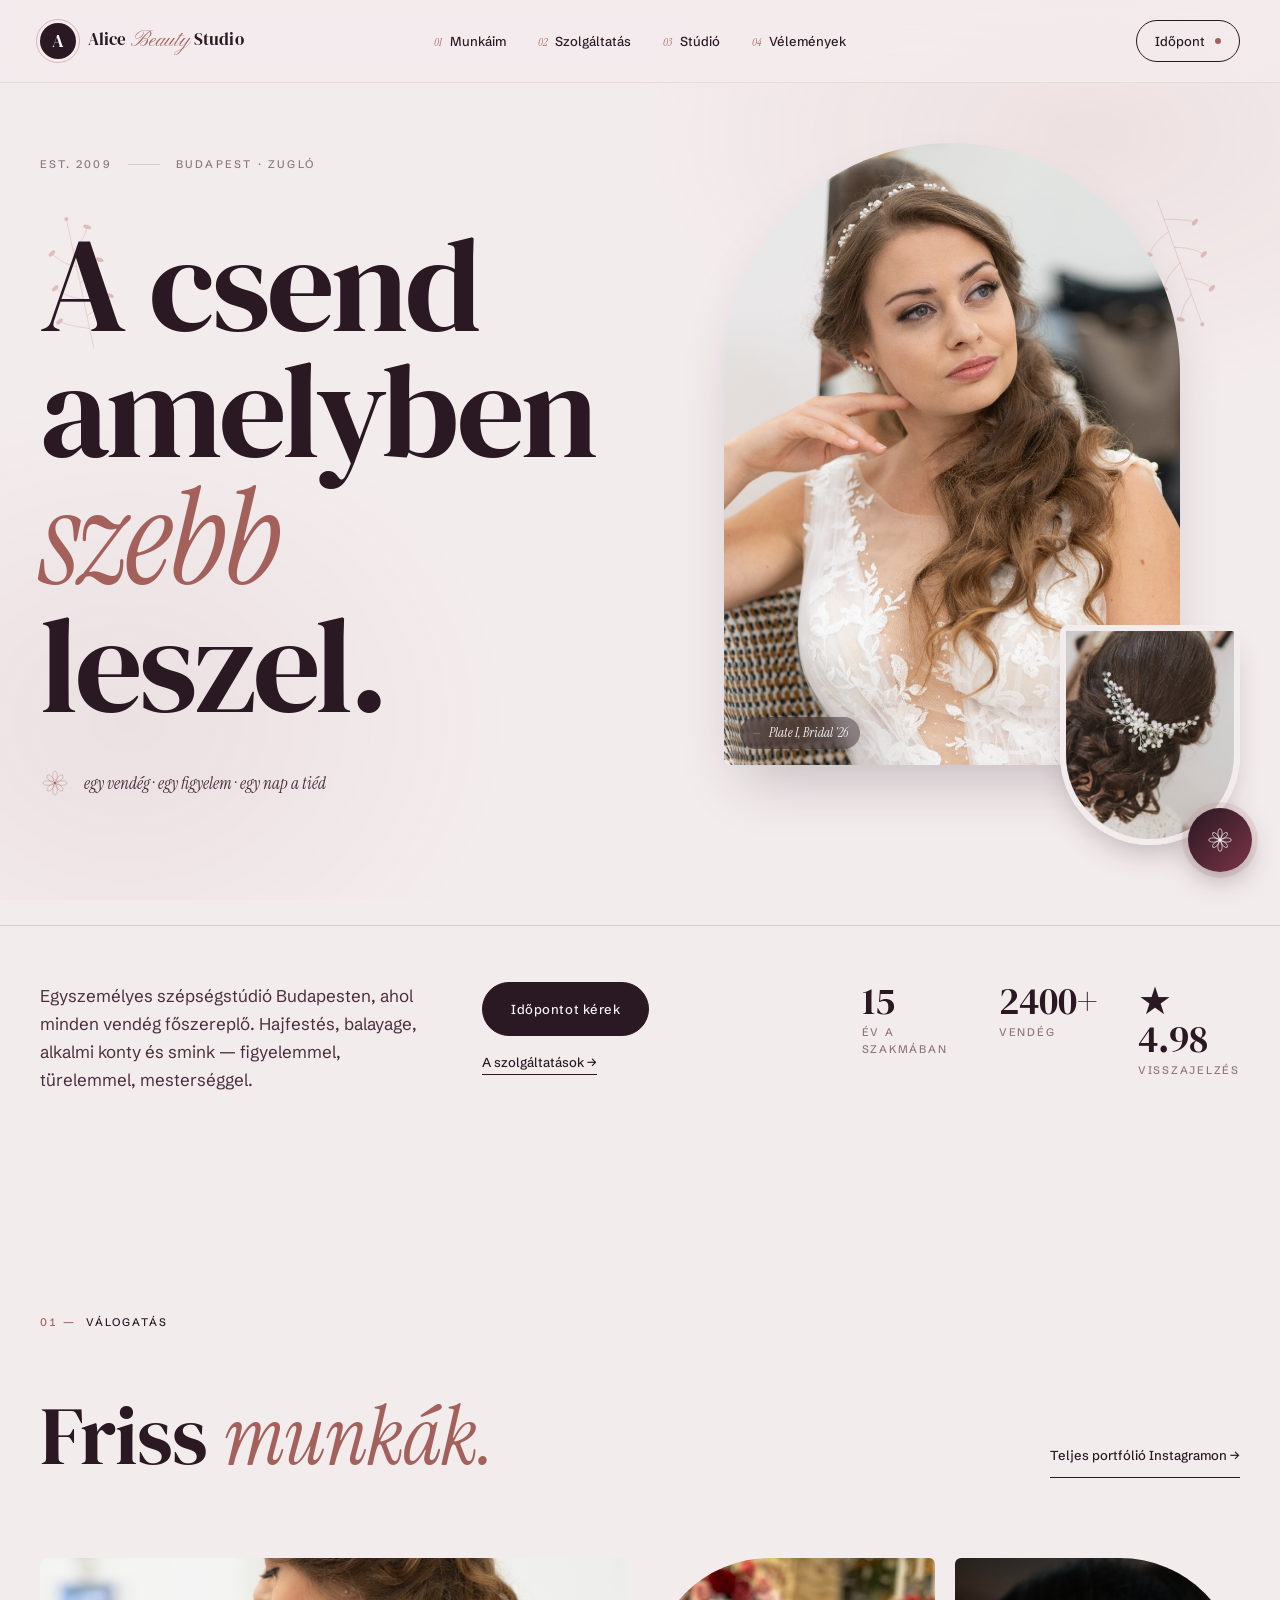
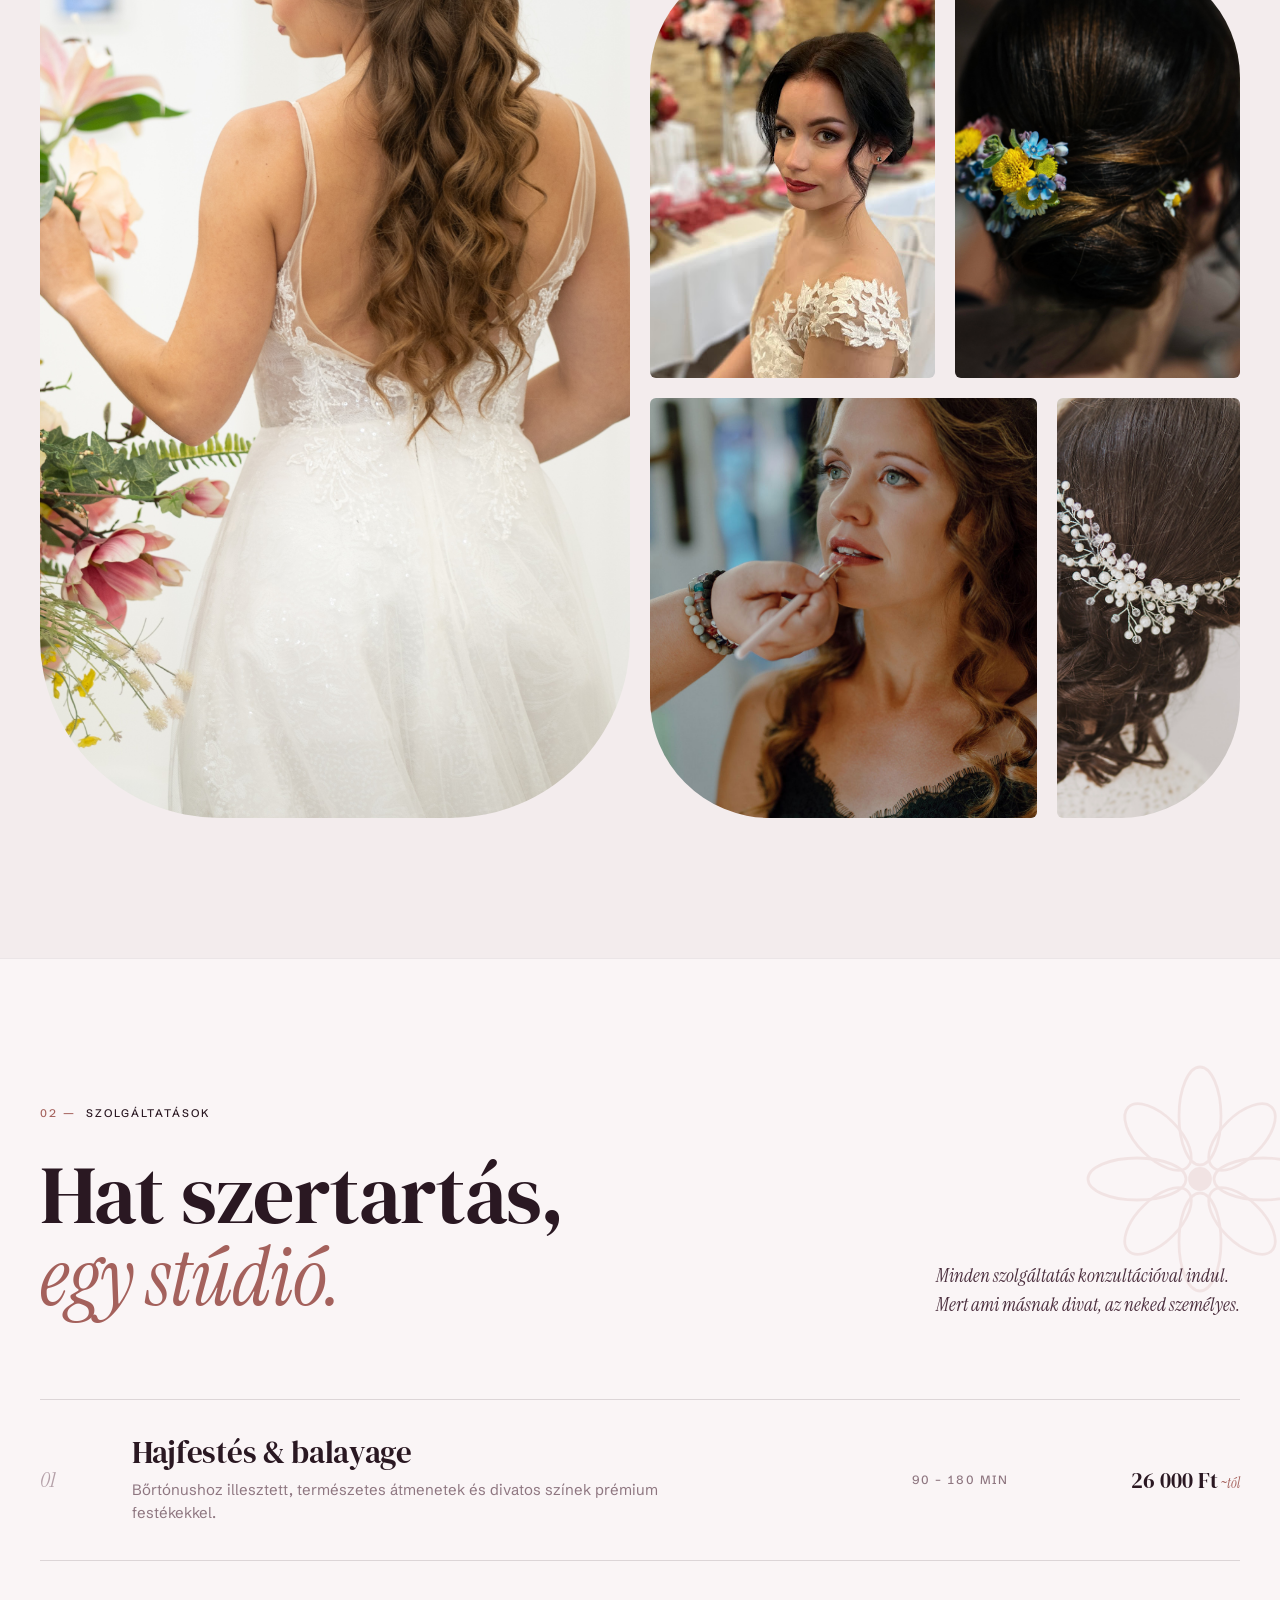
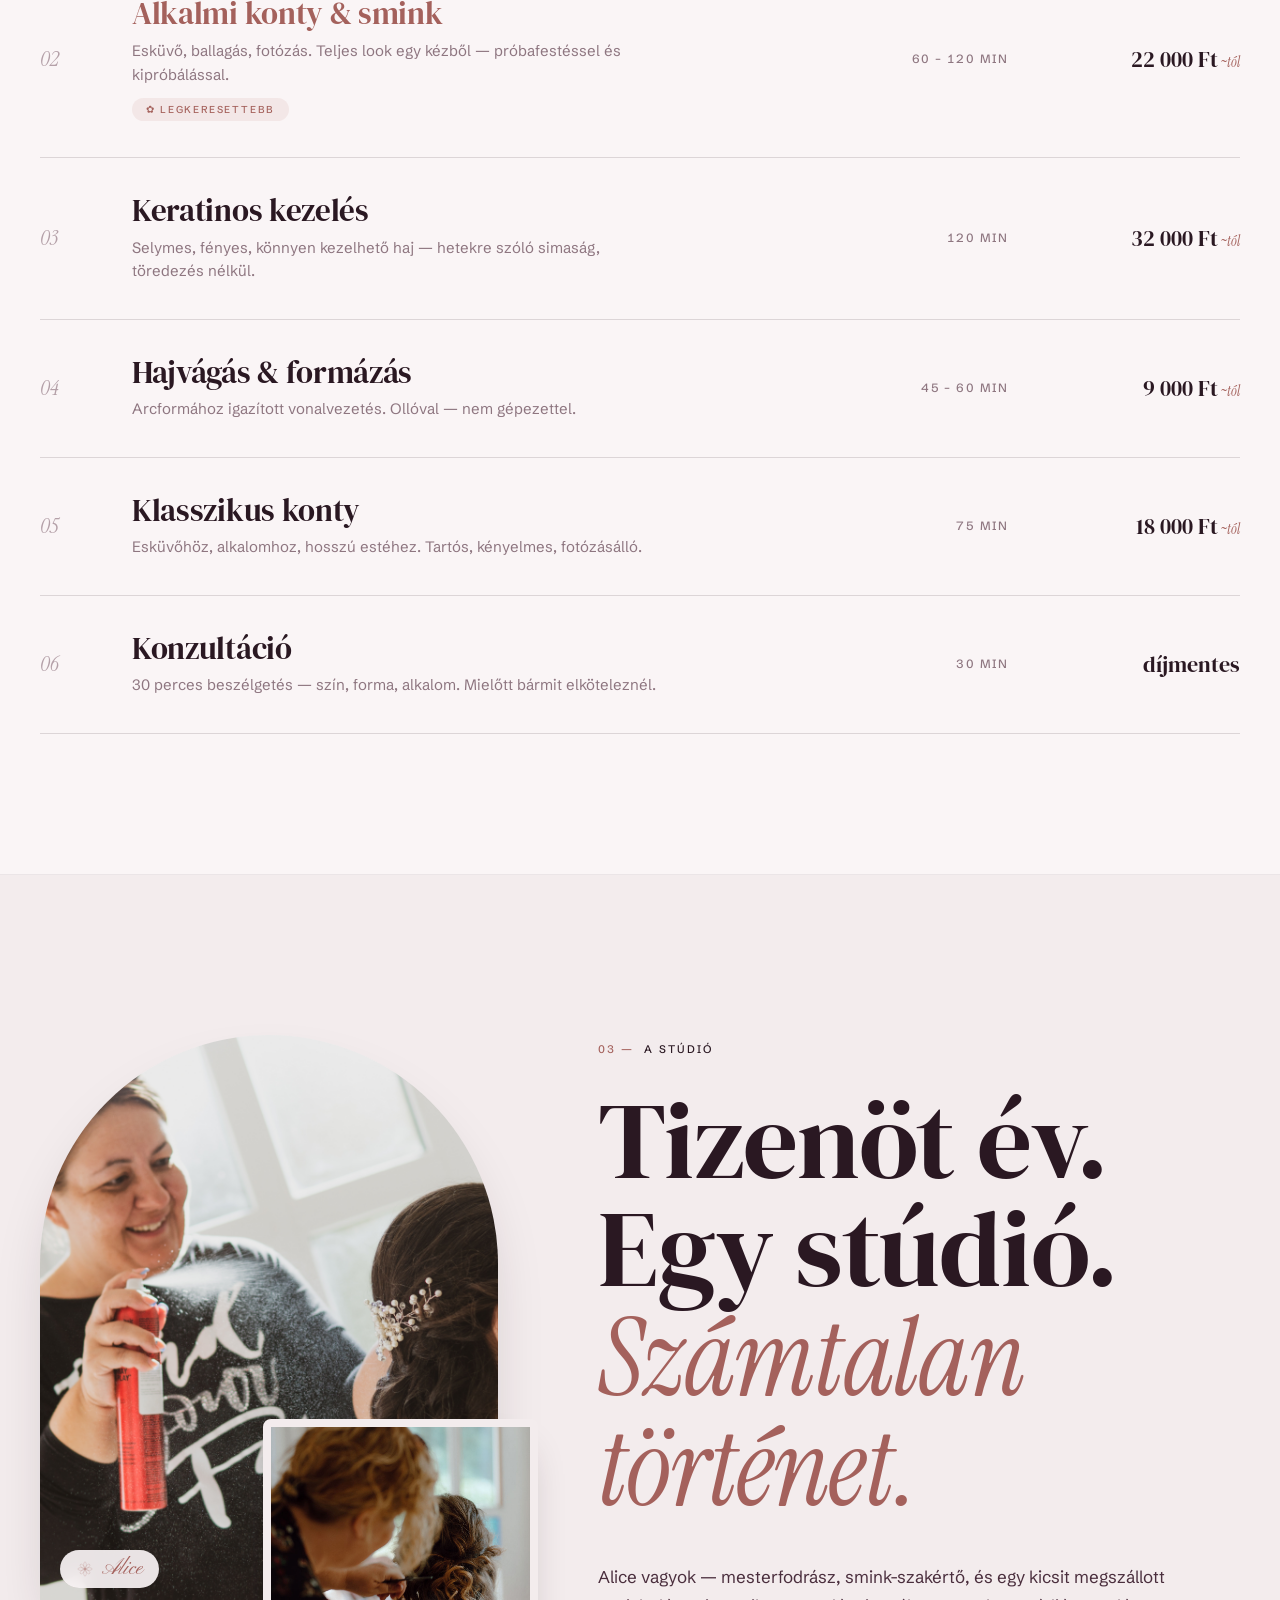
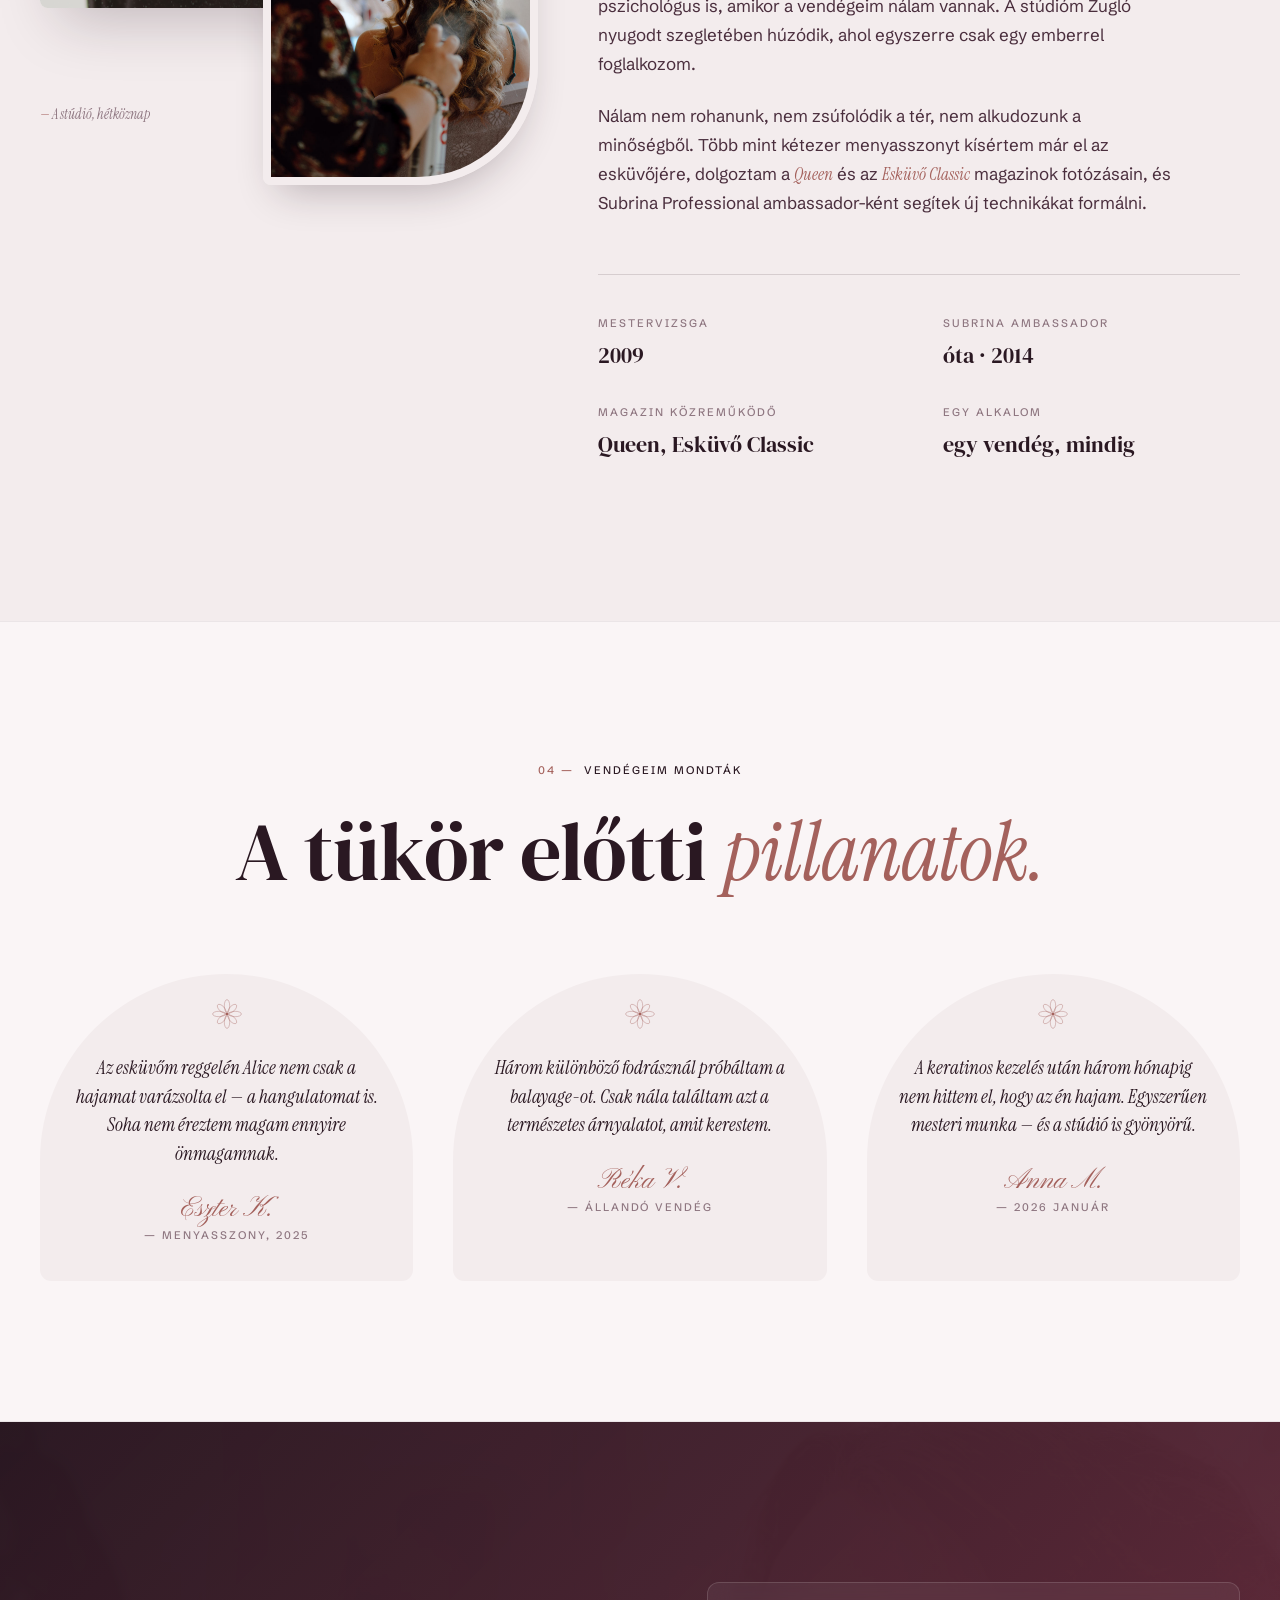
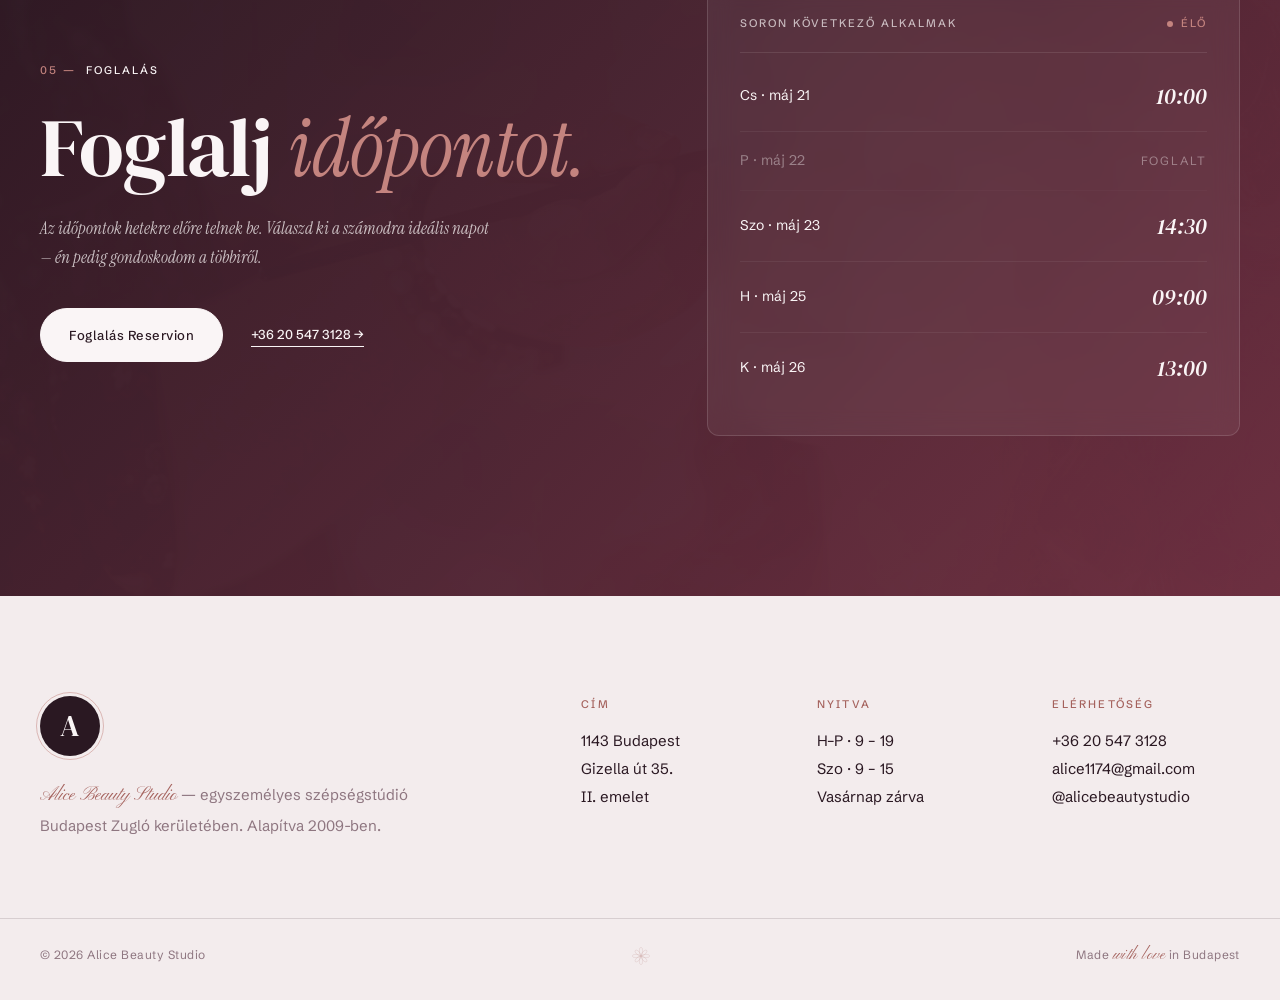
==== commit 2e4e4732: "Wire backend URL — go live Booking widget now connects to deployed Apps Script (real bookings + emai" ====
--- a/index.html
+++ b/index.html
@@ -1089,7 +1089,7 @@
   // Set = live mode (multi-device, real emails from her Gmail)
   // ============================================
   window.BK_CONFIG = window.BK_CONFIG || {
-    backendUrl: ''   // e.g. 'https://script.google.com/macros/s/AKfycb.../exec'
+    backendUrl: 'https://script.google.com/macros/s/AKfycbzLftcvTbEexHKwH6oKu7g0486v2fZjxtBnpvI2lyABfbAWGR5f6f7dZlB9MT4kbq8/exec'
   };
 
   (function() {
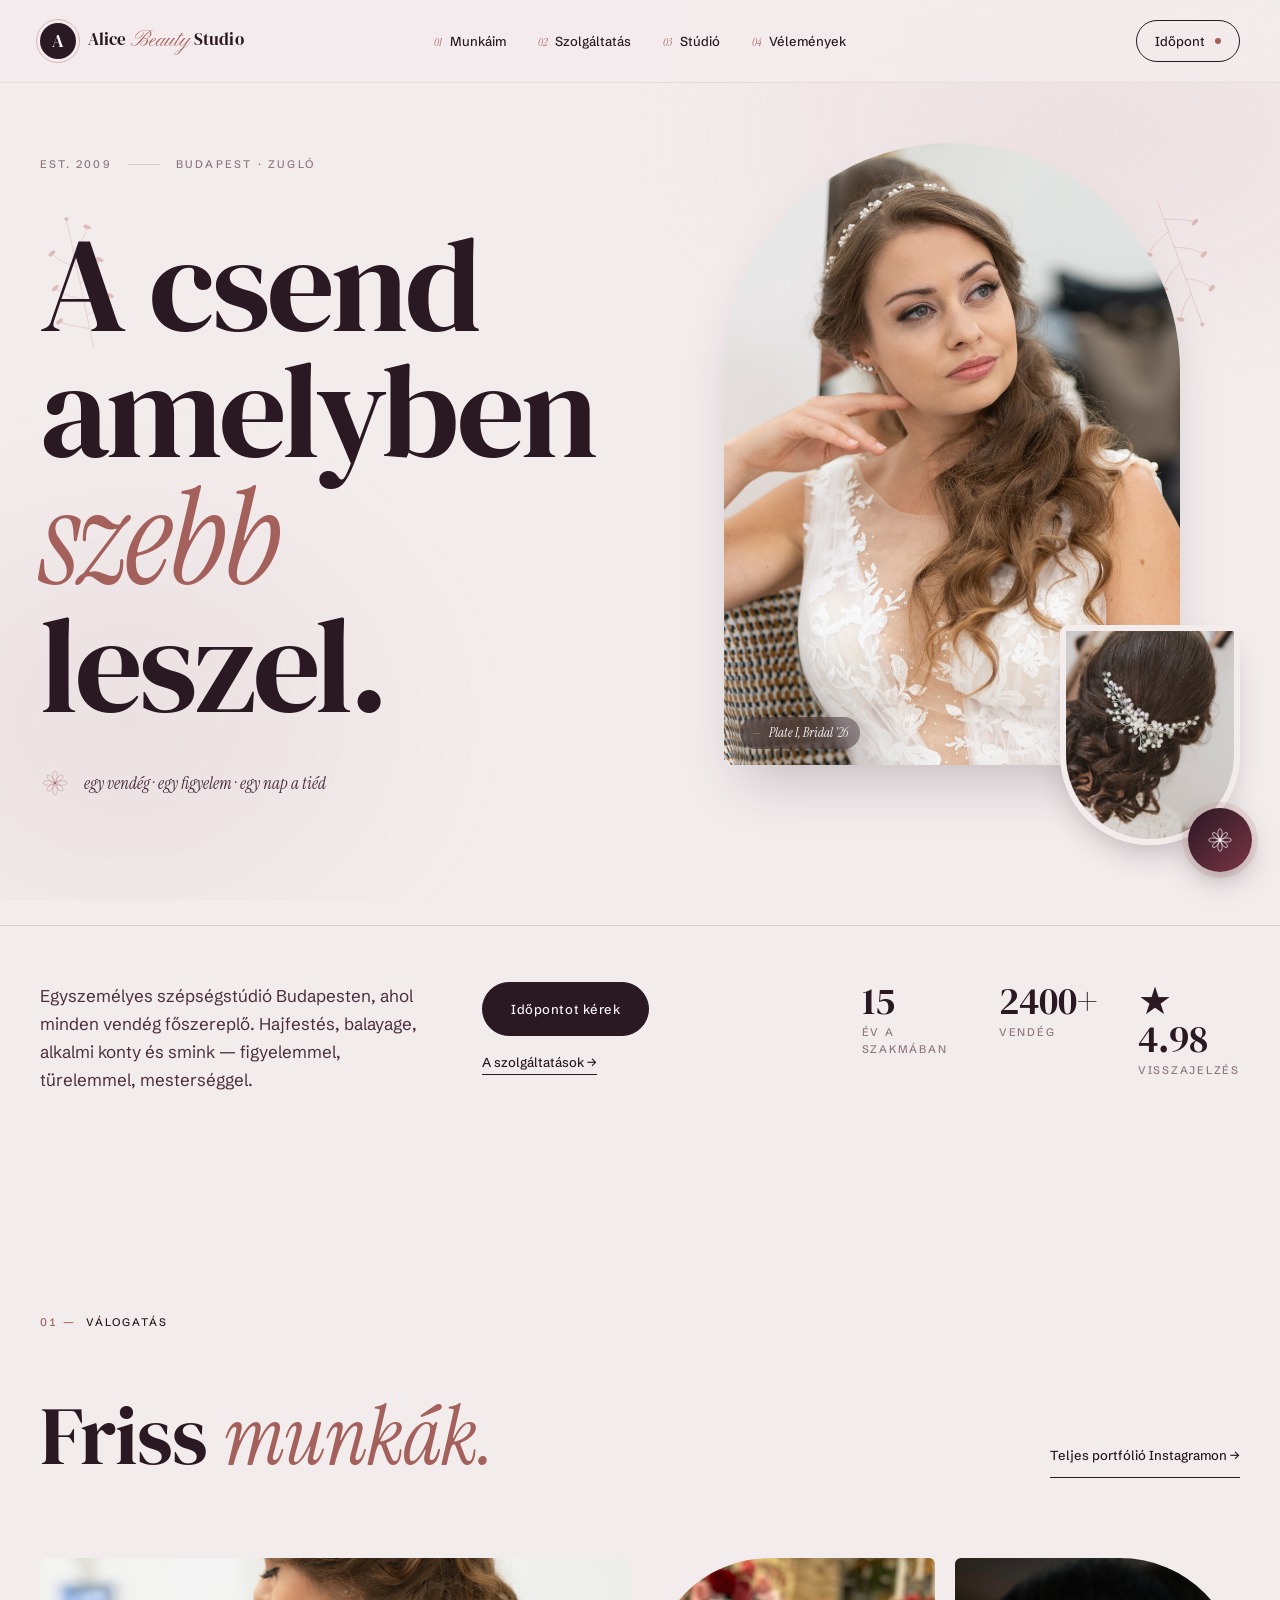
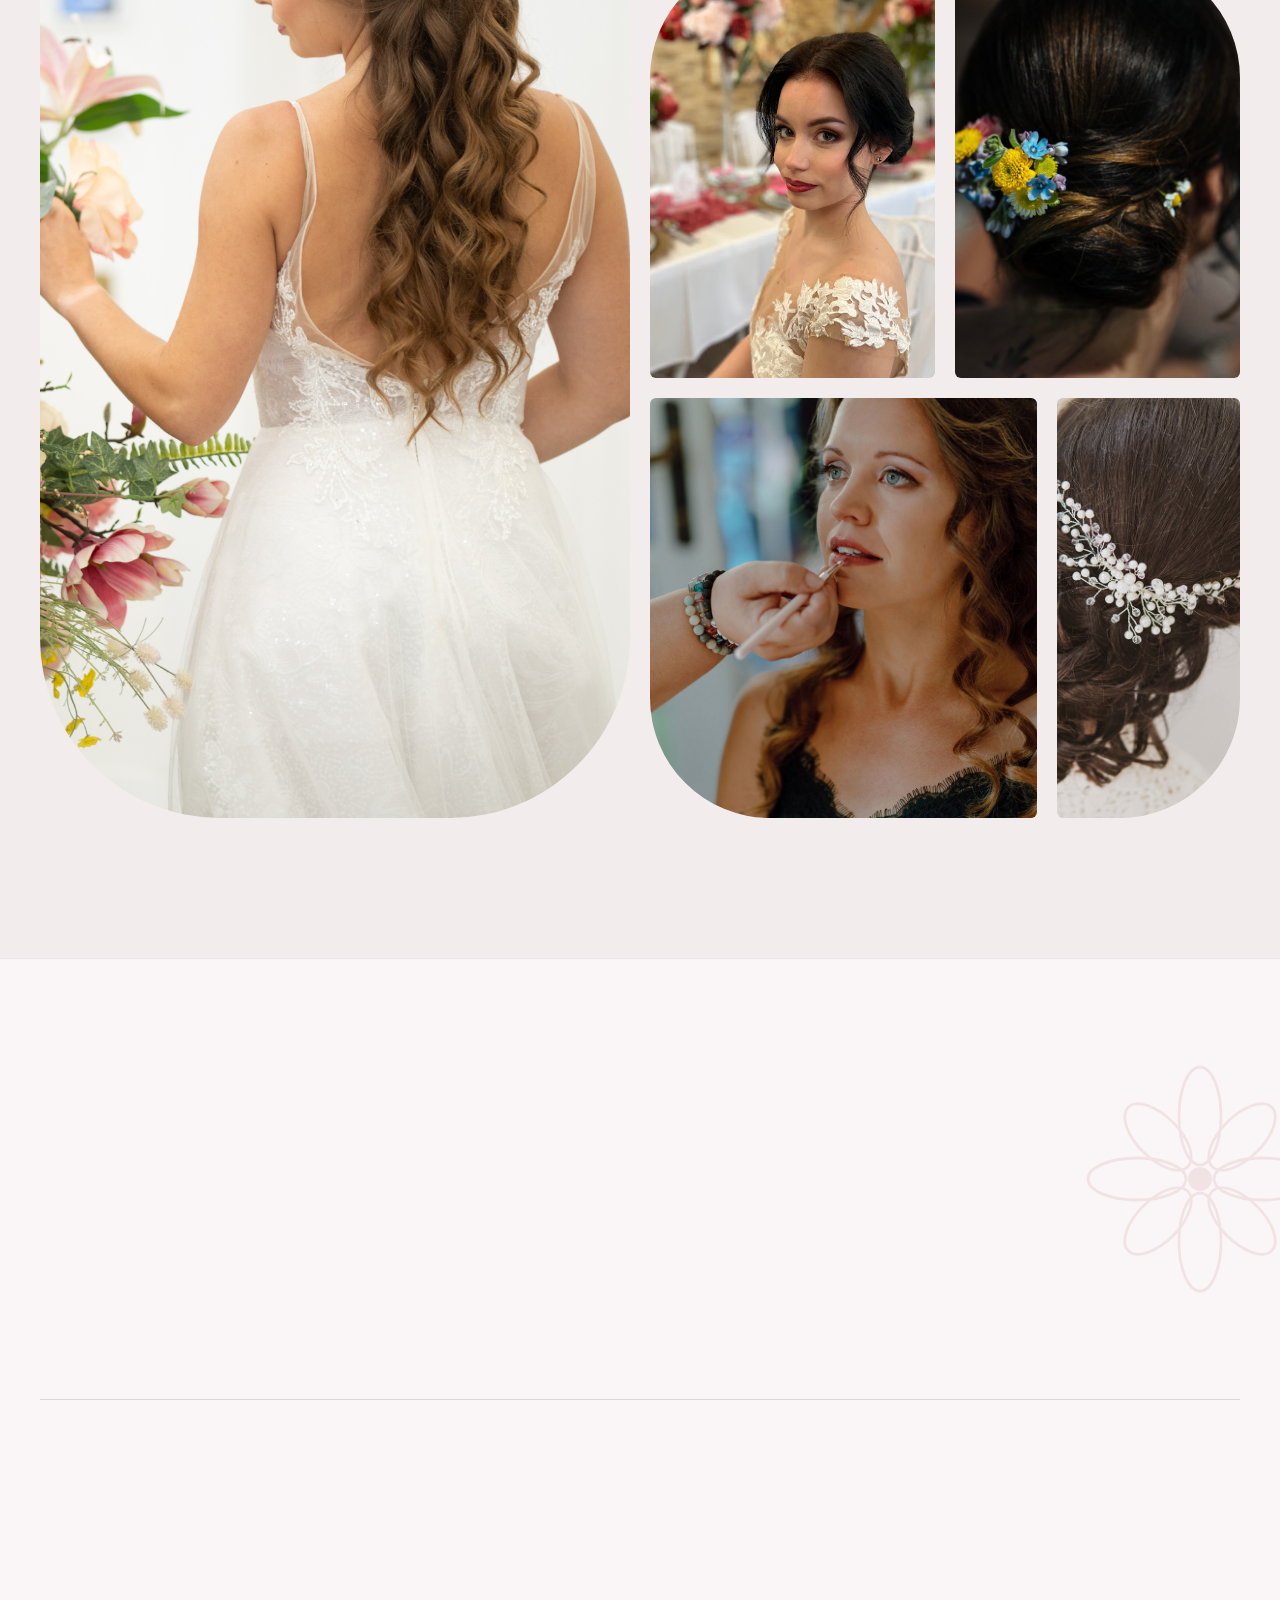
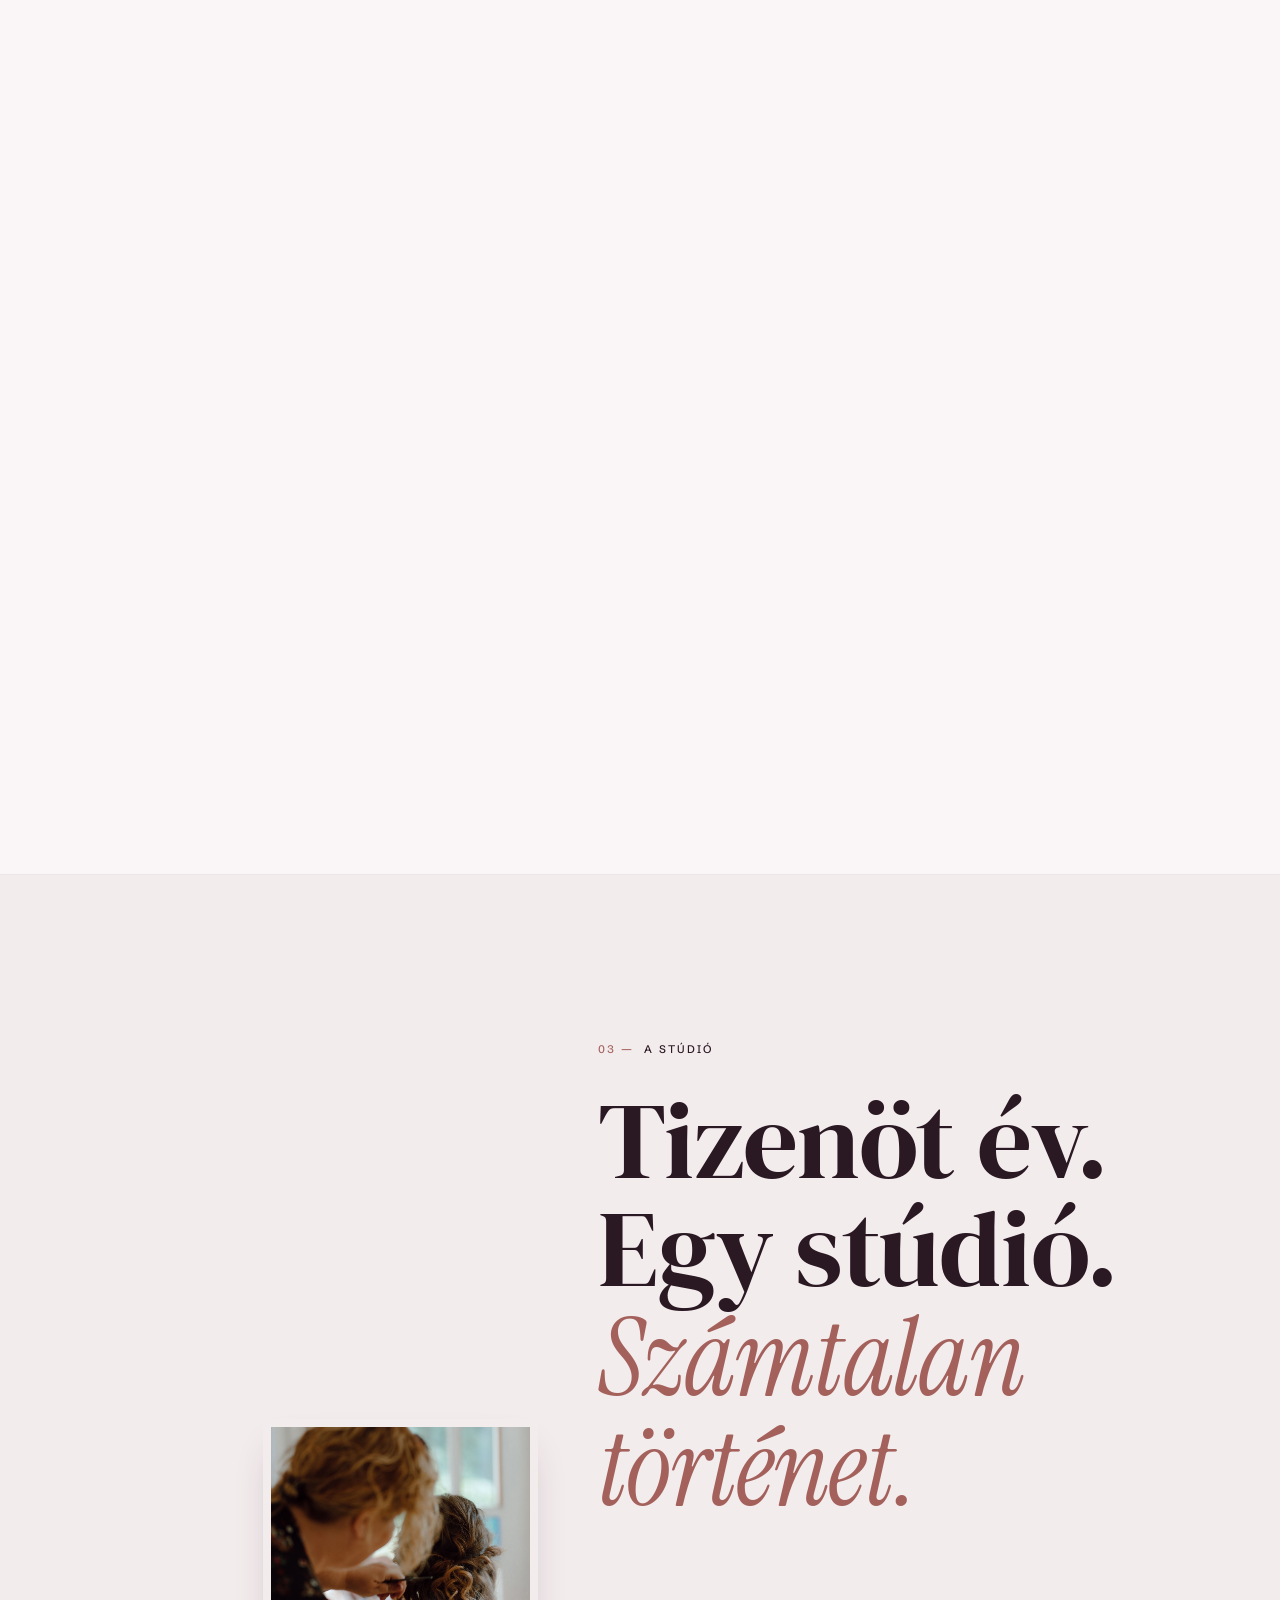
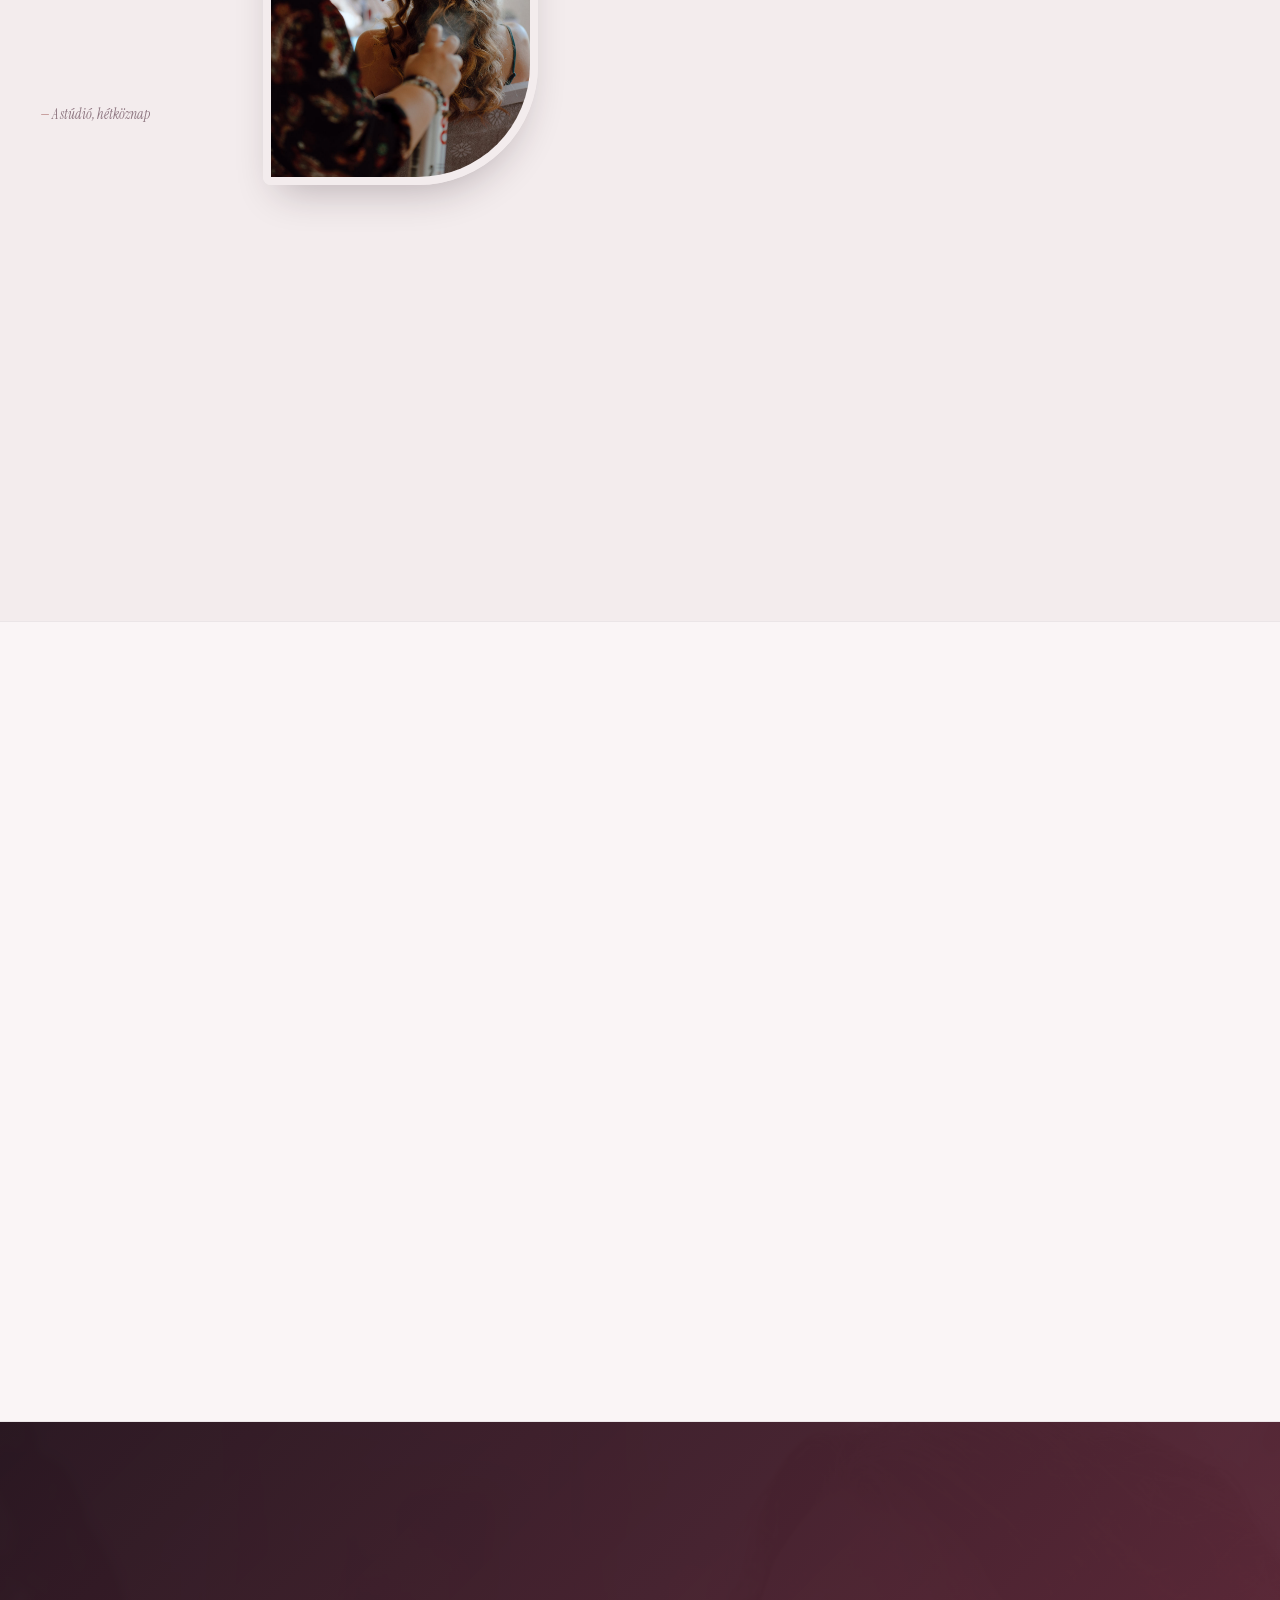
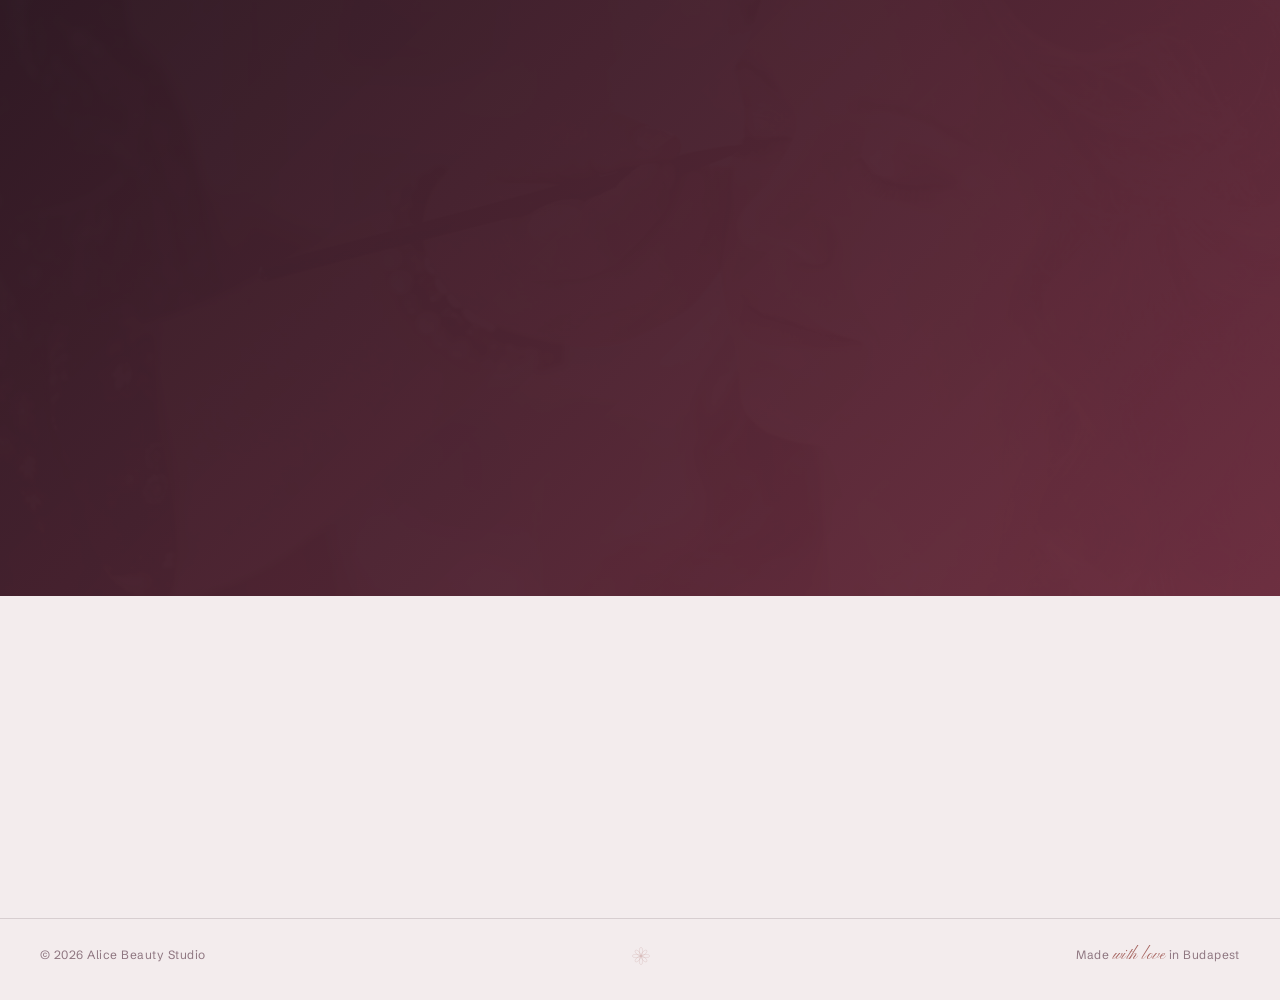
==== commit 2507afbf: "Email auth + dedupe utilities Backend (Code.gs): - enableEmail(): manual run-once function that send" ====
--- a/index.html
+++ b/index.html
@@ -1402,6 +1402,7 @@
         state.submitting = false;
         state.bookingId = res.bookingId;
         state.demoOnly = !!res.demo;
+        state.emailWarning = res.emailWarning || null;
         renderSummary();
         setStep(5);
         // mark slot taken locally so calendar reflects it
@@ -1431,9 +1432,13 @@
         d.innerHTML = '<dt>' + r[0] + '</dt><dd>' + r[1] + '</dd>';
         summary.appendChild(d);
       });
-      confirmSub.innerHTML = state.demoOnly
-        ? '<b>Demo mód:</b> e-mail nem ment ki — ha a backend csatlakozik, élesben mindkét fél kap visszaigazolót.'
-        : 'Megerősítő e-mailt küldök <b>' + state.email + '</b> címre 5 percen belül.';
+      if (state.demoOnly) {
+        confirmSub.innerHTML = '<b>Demo mód:</b> e-mail nem ment ki — ha a backend csatlakozik, élesben mindkét fél kap visszaigazolót.';
+      } else if (state.emailWarning) {
+        confirmSub.innerHTML = '⚠ A foglalás rögzítve, de az e-mail küldés sikertelen volt:<br/><code style="font-size:12px;color:#b6463f;">' + state.emailWarning + '</code><br/><br/>Futtasd az Apps Script editorban az <b>enableEmail</b> függvényt, hogy a Gmail-küldés jogosultság megkapja.';
+      } else {
+        confirmSub.innerHTML = 'Megerősítő e-mailt küldök <b>' + state.email + '</b> címre — érkezhet a Spam mappába is, érdemes ott is megnézni.';
+      }
     }
 
     // ─── Close handlers ───
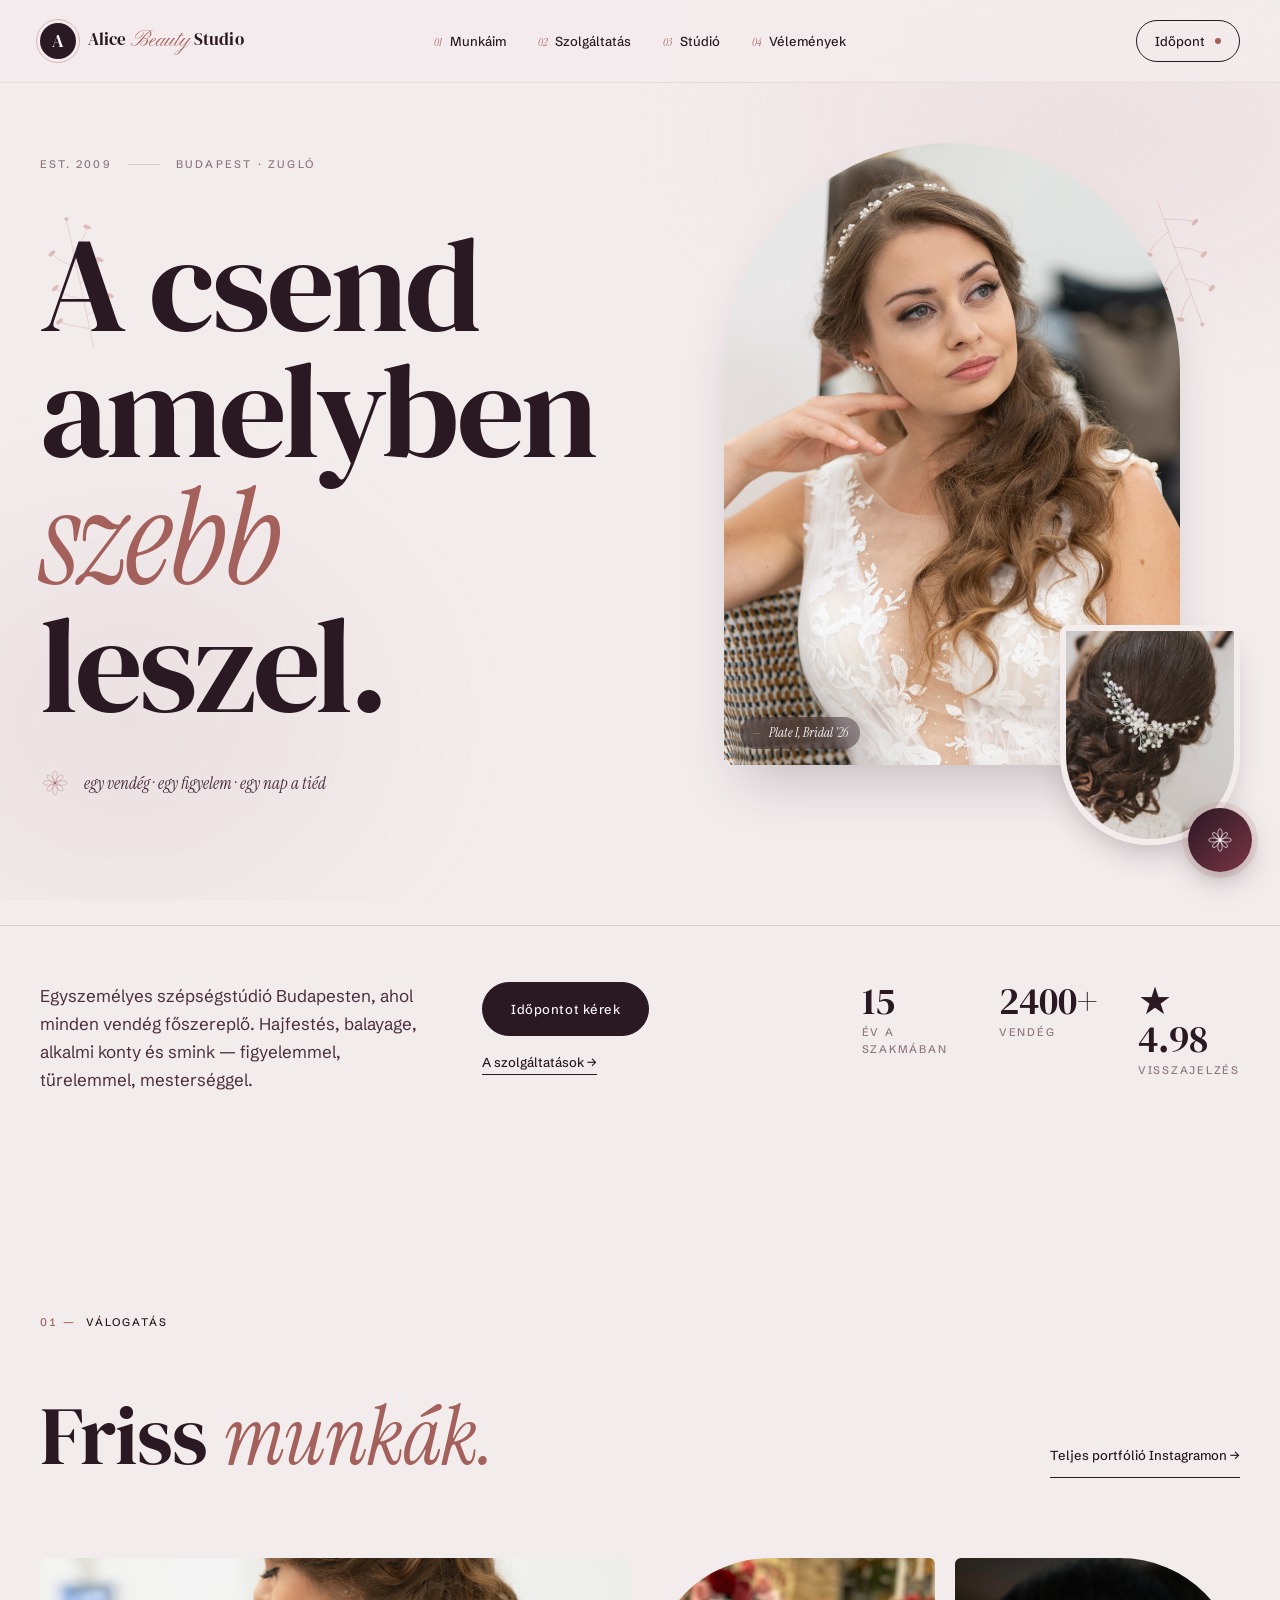
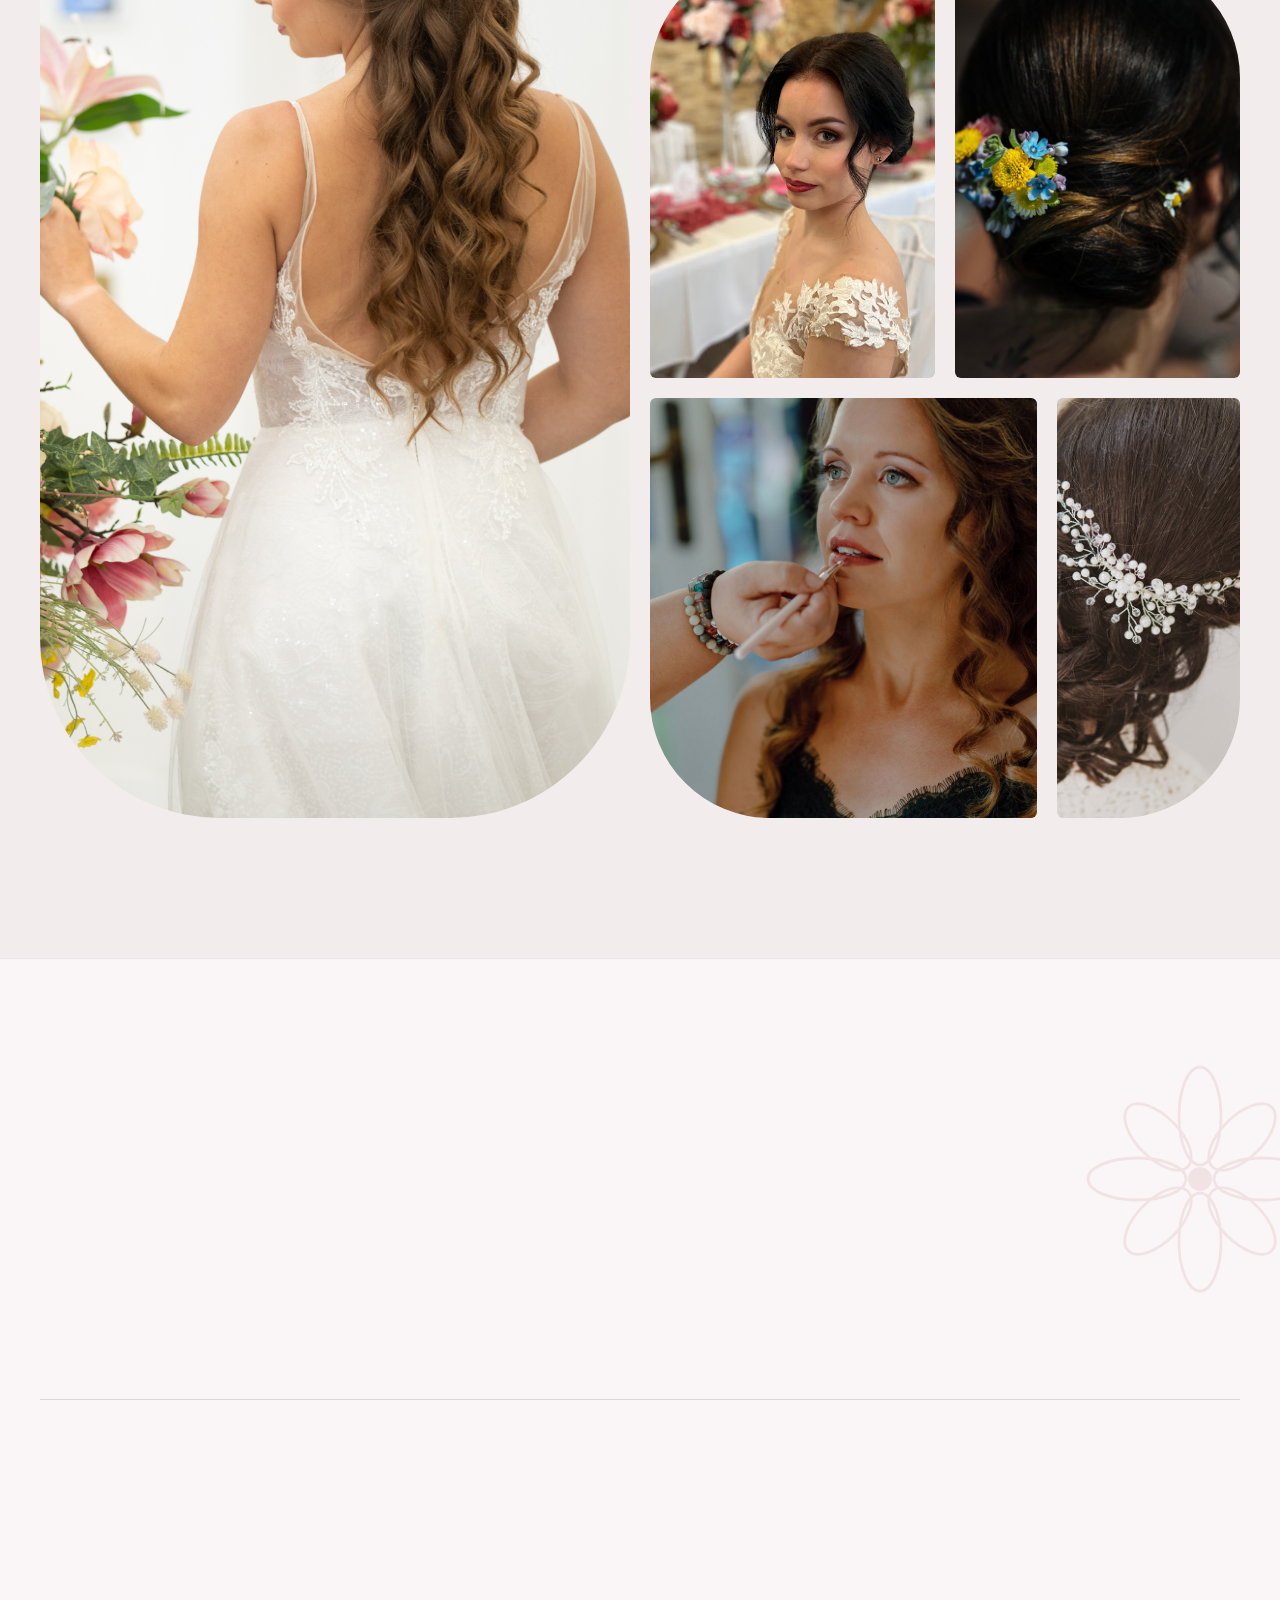
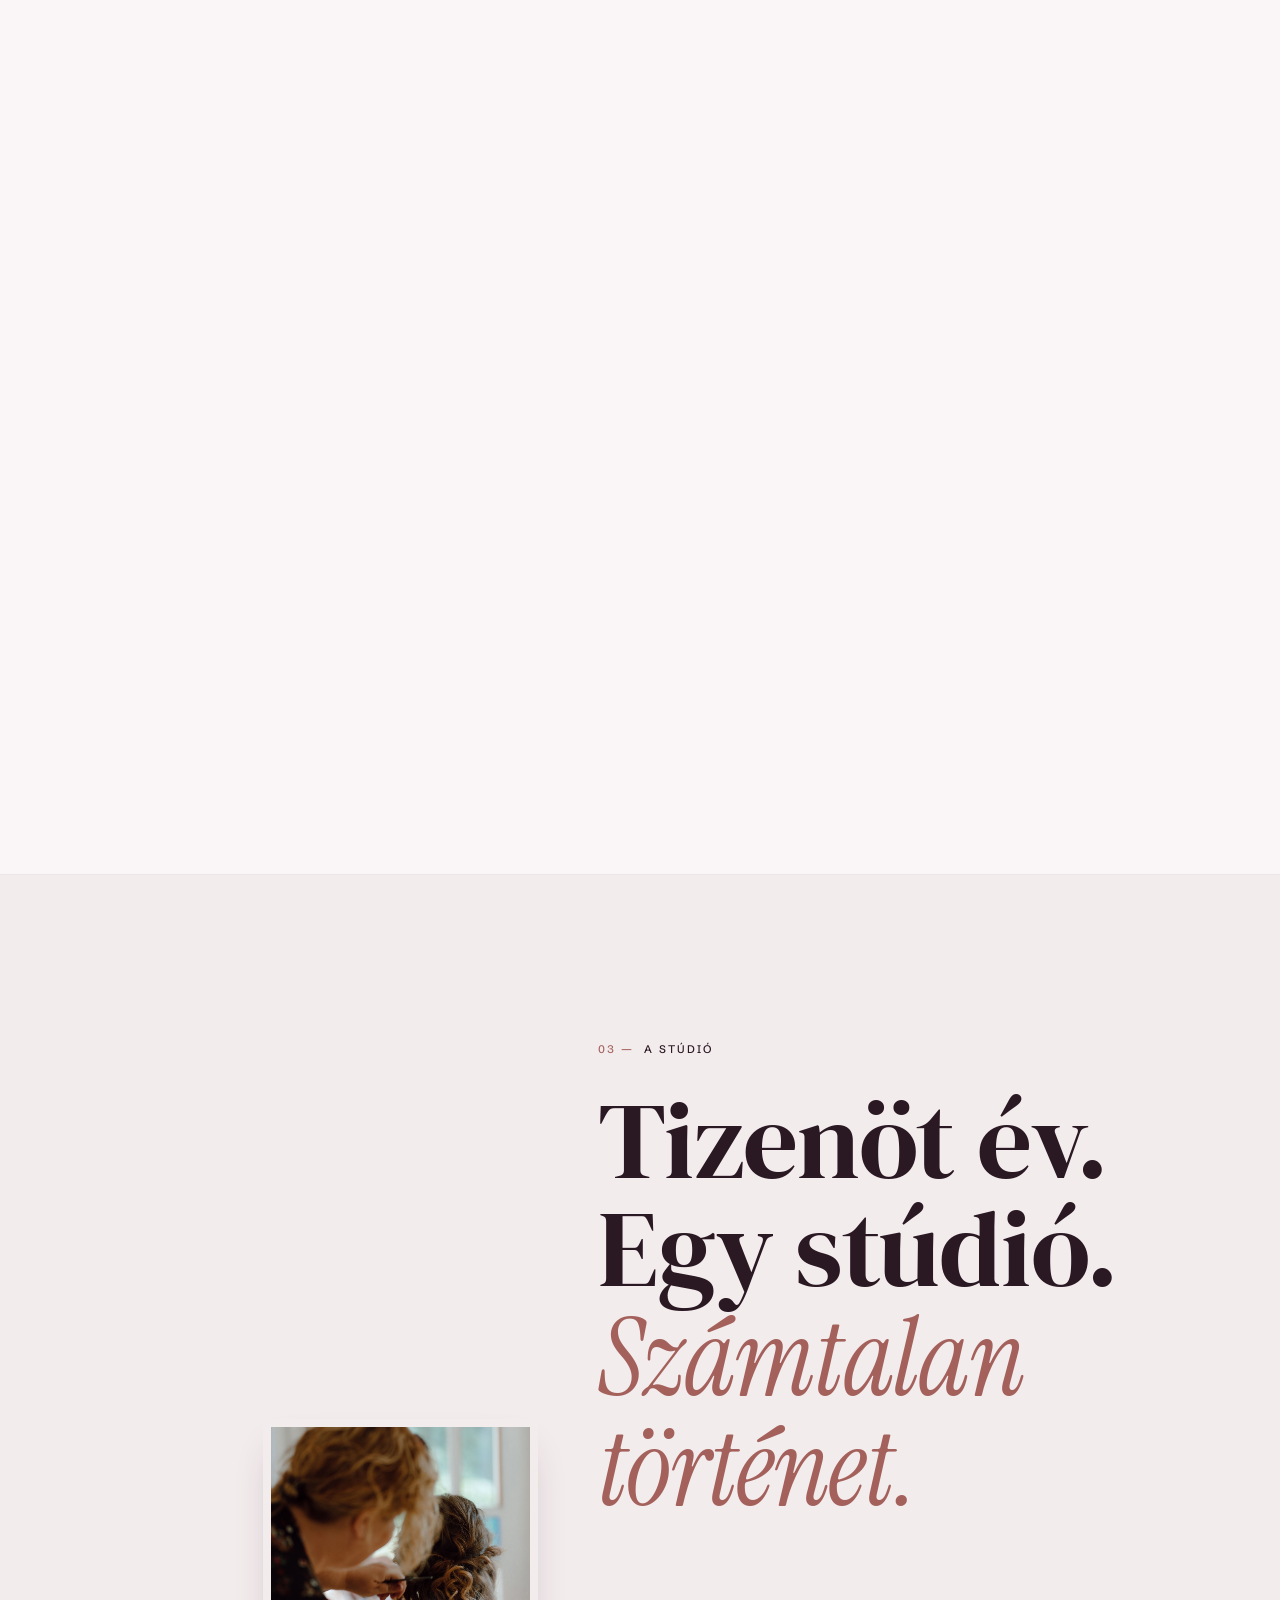
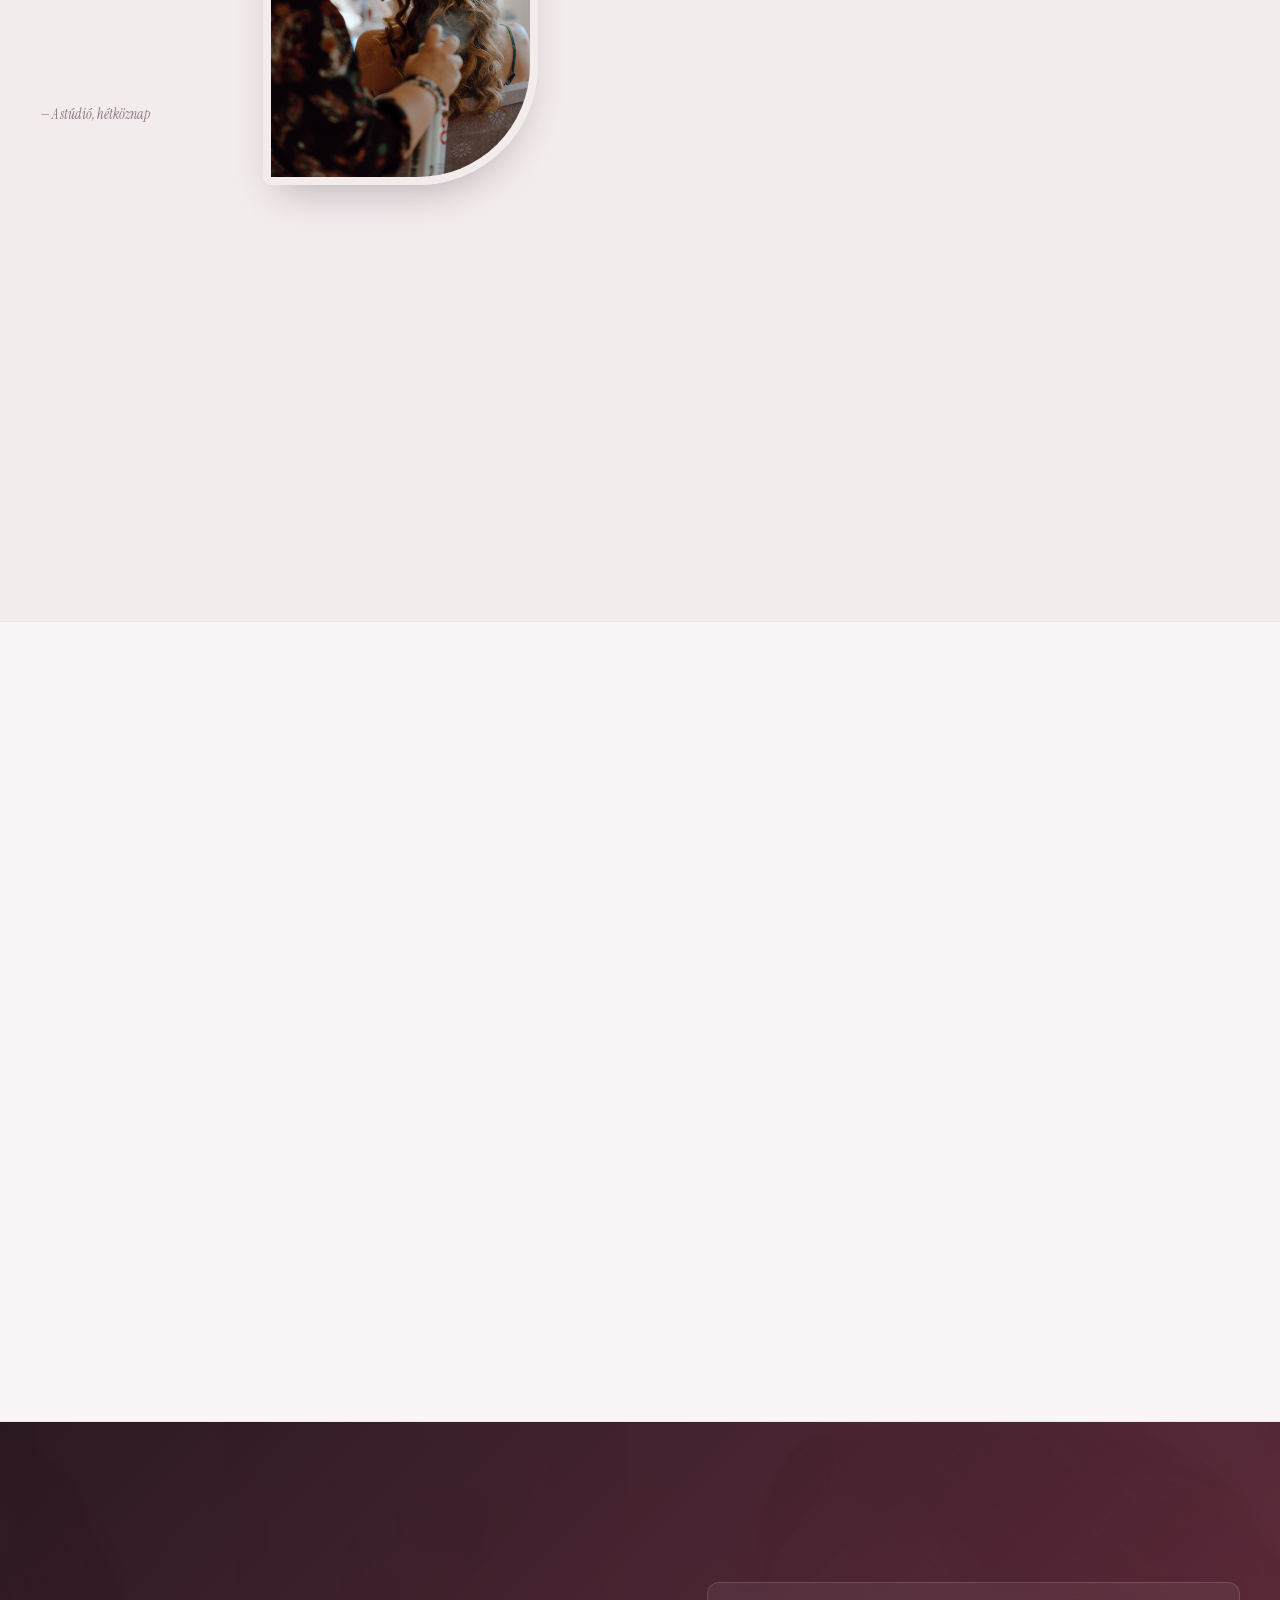
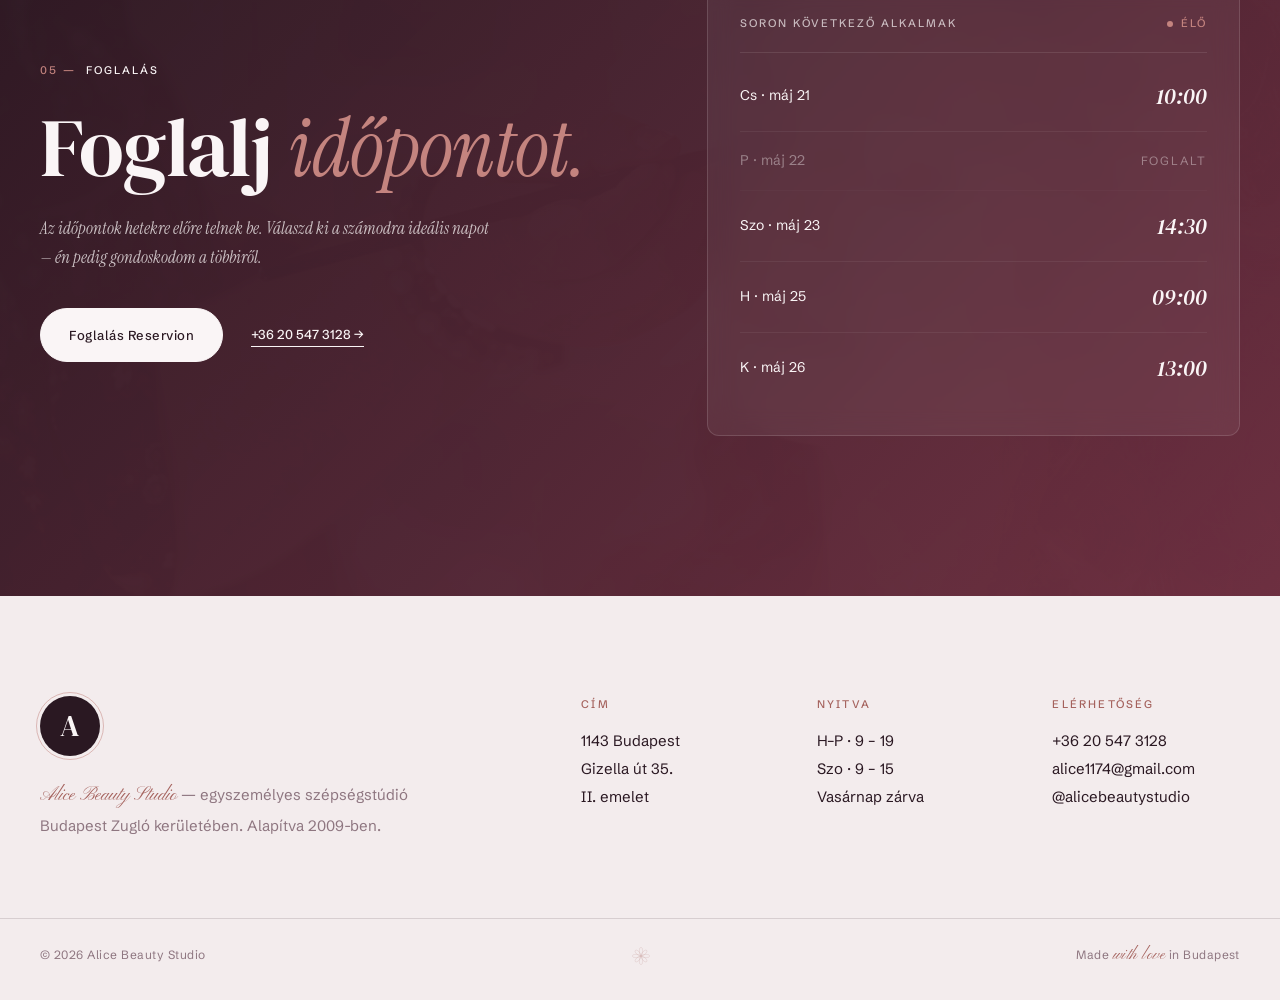
==== commit b1a1a370: "Editable services from admin — backend + UI + public auto-render Backend (Code.gs): - New SHEET_SERV" ====
--- a/index.html
+++ b/index.html
@@ -1132,6 +1132,15 @@
         catch (e) { return { slots: seedSlots(), bookings: [] }; }
       }
       function write(s) { localStorage.setItem(STORAGE_KEY, JSON.stringify(s)); }
+
+      function loadServices() {
+        if (url) {
+          return fetch(url + '?action=services', { method: 'GET' })
+            .then(function(r) { return r.json(); })
+            .then(function(j) { if (!j.ok) throw new Error(j.error); return j.services || []; });
+        }
+        return Promise.resolve([]);
+      }
       function seedSlots() {
         // First-time visitors get a couple of weeks of generated slots so the demo isn't empty
         var out = [];
@@ -1158,6 +1167,7 @@
       return {
         isRemote: !!url,
         url: url,
+        loadServices: loadServices,
 
         // returns Promise<Array<{date, time}>> for free slots
         loadSlots: function() {
@@ -1284,16 +1294,77 @@
     }
 
     // ─── SERVICE picker ───
-    document.querySelectorAll('.bk-svc').forEach(function(btn) {
-      btn.addEventListener('click', function() {
-        document.querySelectorAll('.bk-svc').forEach(function(b) { b.classList.remove('is-selected'); });
-        btn.classList.add('is-selected');
-        state.service = btn.dataset.svc;
-        state.serviceName = btn.querySelector('.bk-svc-name').textContent.trim();
-        state.serviceMeta = btn.querySelector('.bk-svc-meta').textContent.trim();
-        updateMeta(); updateNextState();
+    function wireServiceCards() {
+      document.querySelectorAll('.bk-svc').forEach(function(btn) {
+        if (btn._svcBound) return; btn._svcBound = true;
+        btn.addEventListener('click', function() {
+          document.querySelectorAll('.bk-svc').forEach(function(b) { b.classList.remove('is-selected'); });
+          btn.classList.add('is-selected');
+          state.service = btn.dataset.svc;
+          state.serviceName = btn.querySelector('.bk-svc-name').textContent.trim();
+          state.serviceMeta = btn.querySelector('.bk-svc-meta').textContent.trim();
+          updateMeta(); updateNextState();
+        });
       });
-    });
+    }
+
+    function renderServicesEverywhere(services) {
+      if (!services || !services.length) { wireServiceCards(); return; }
+
+      // 1) Booking modal service grid
+      var grid = document.querySelector('.bk-services');
+      if (grid) {
+        grid.innerHTML = services.map(function(s, i) {
+          var num = ('0' + (i + 1)).slice(-2);
+          var meta = (s.duration || '') + (s.duration && s.price ? ' · ' : '') + (s.price || '');
+          return '<button class="bk-svc' + (s.featured ? ' bk-svc--feat' : '') + '" data-svc="' + escAttr(s.key) + '">' +
+            (s.featured ? '<span class="bk-svc-tag">✿ Legkeresettebb</span>' : '') +
+            '<span class="bk-svc-num">' + num + '</span>' +
+            '<span class="bk-svc-name">' + escHtml(s.name) + '</span>' +
+            '<span class="bk-svc-meta">' + escHtml(meta) + '</span>' +
+          '</button>';
+        }).join('');
+        wireServiceCards();
+      }
+
+      // 2) Public "Hat szertartás" services list
+      var list = document.querySelector('.services .list');
+      if (list) {
+        list.innerHTML = services.map(function(s, i) {
+          var num = ('0' + (i + 1)).slice(-2);
+          return '<li class="row' + (s.featured ? ' row--feat' : '') + '" data-svc="' + escAttr(s.key) + '">' +
+            '<span class="row__idx">' + num + '</span>' +
+            '<div class="row__main">' +
+              '<h3>' + escHtml(s.name) + '</h3>' +
+              '<p>' + escHtml(s.description) + '</p>' +
+              (s.featured ? '<span class="row__tag">✿ Legkeresettebb</span>' : '') +
+            '</div>' +
+            '<span class="row__time">' + escHtml(s.duration) + '</span>' +
+            '<span class="row__price">' + escHtml(s.price) + '</span>' +
+          '</li>';
+        }).join('');
+        // Rebind row click → open modal pre-selected
+        wirePublicServiceRows();
+      }
+    }
+
+    function wirePublicServiceRows() {
+      document.querySelectorAll('.row[data-svc]').forEach(function(row) {
+        if (row._svcBound) return; row._svcBound = true;
+        row.style.cursor = 'pointer';
+        row.addEventListener('click', function() {
+          var key = row.dataset.svc;
+          preselectService(key);
+          openModal();
+          ensureSlots().then(function() { renderCalendar(); setStep(2); });
+        });
+      });
+    }
+
+    function escHtml(s) { return String(s == null ? '' : s).replace(/[&<>]/g, function(c) { return ({'&':'&amp;','<':'&lt;','>':'&gt;'})[c]; }); }
+    function escAttr(s) { return String(s == null ? '' : s).replace(/[&<>"']/g, function(c) { return ({'&':'&amp;','<':'&lt;','>':'&gt;','"':'&quot;',"'":'&#39;'})[c]; }); }
+
+    wireServiceCards();   // wire hardcoded fallback cards immediately
 
     // ─── CALENDAR ───
     function renderCalendar() {
@@ -1477,13 +1548,19 @@
       });
     }
 
-    // Service rows in services list
+    // Service rows in services list — wire the initial hardcoded ones too
+    // (gets re-wired with backend data once services load)
     var SVC_MAP = { '01': 'hajfestes', '02': 'alkalmi', '03': 'keratin', '04': 'vagas', '05': 'konty', '06': 'konzultacio' };
     document.querySelectorAll('.row').forEach(function(row) {
+      if (row._svcBound) return; row._svcBound = true;
       row.style.cursor = 'pointer';
       row.addEventListener('click', function() {
-        var idx = row.querySelector('.row__idx');
-        if (idx && SVC_MAP[idx.textContent.trim()]) preselectService(SVC_MAP[idx.textContent.trim()]);
+        var key = row.dataset.svc;
+        if (!key) {
+          var idx = row.querySelector('.row__idx');
+          if (idx && SVC_MAP[idx.textContent.trim()]) key = SVC_MAP[idx.textContent.trim()];
+        }
+        if (key) preselectService(key);
         openModal();
         ensureSlots().then(function() { renderCalendar(); setStep(2); });
       });
@@ -1524,6 +1601,10 @@
     refreshNextSlots();
     // Pre-warm slot data so the modal opens instantly
     ensureSlots();
+    // Load services from backend (replaces hardcoded fallback if backend reachable)
+    BK.loadServices().then(function(services) {
+      if (services && services.length) renderServicesEverywhere(services);
+    }).catch(function() { /* silent — keep hardcoded fallback */ });
   })();
   </script>
   <!-- ============================================
